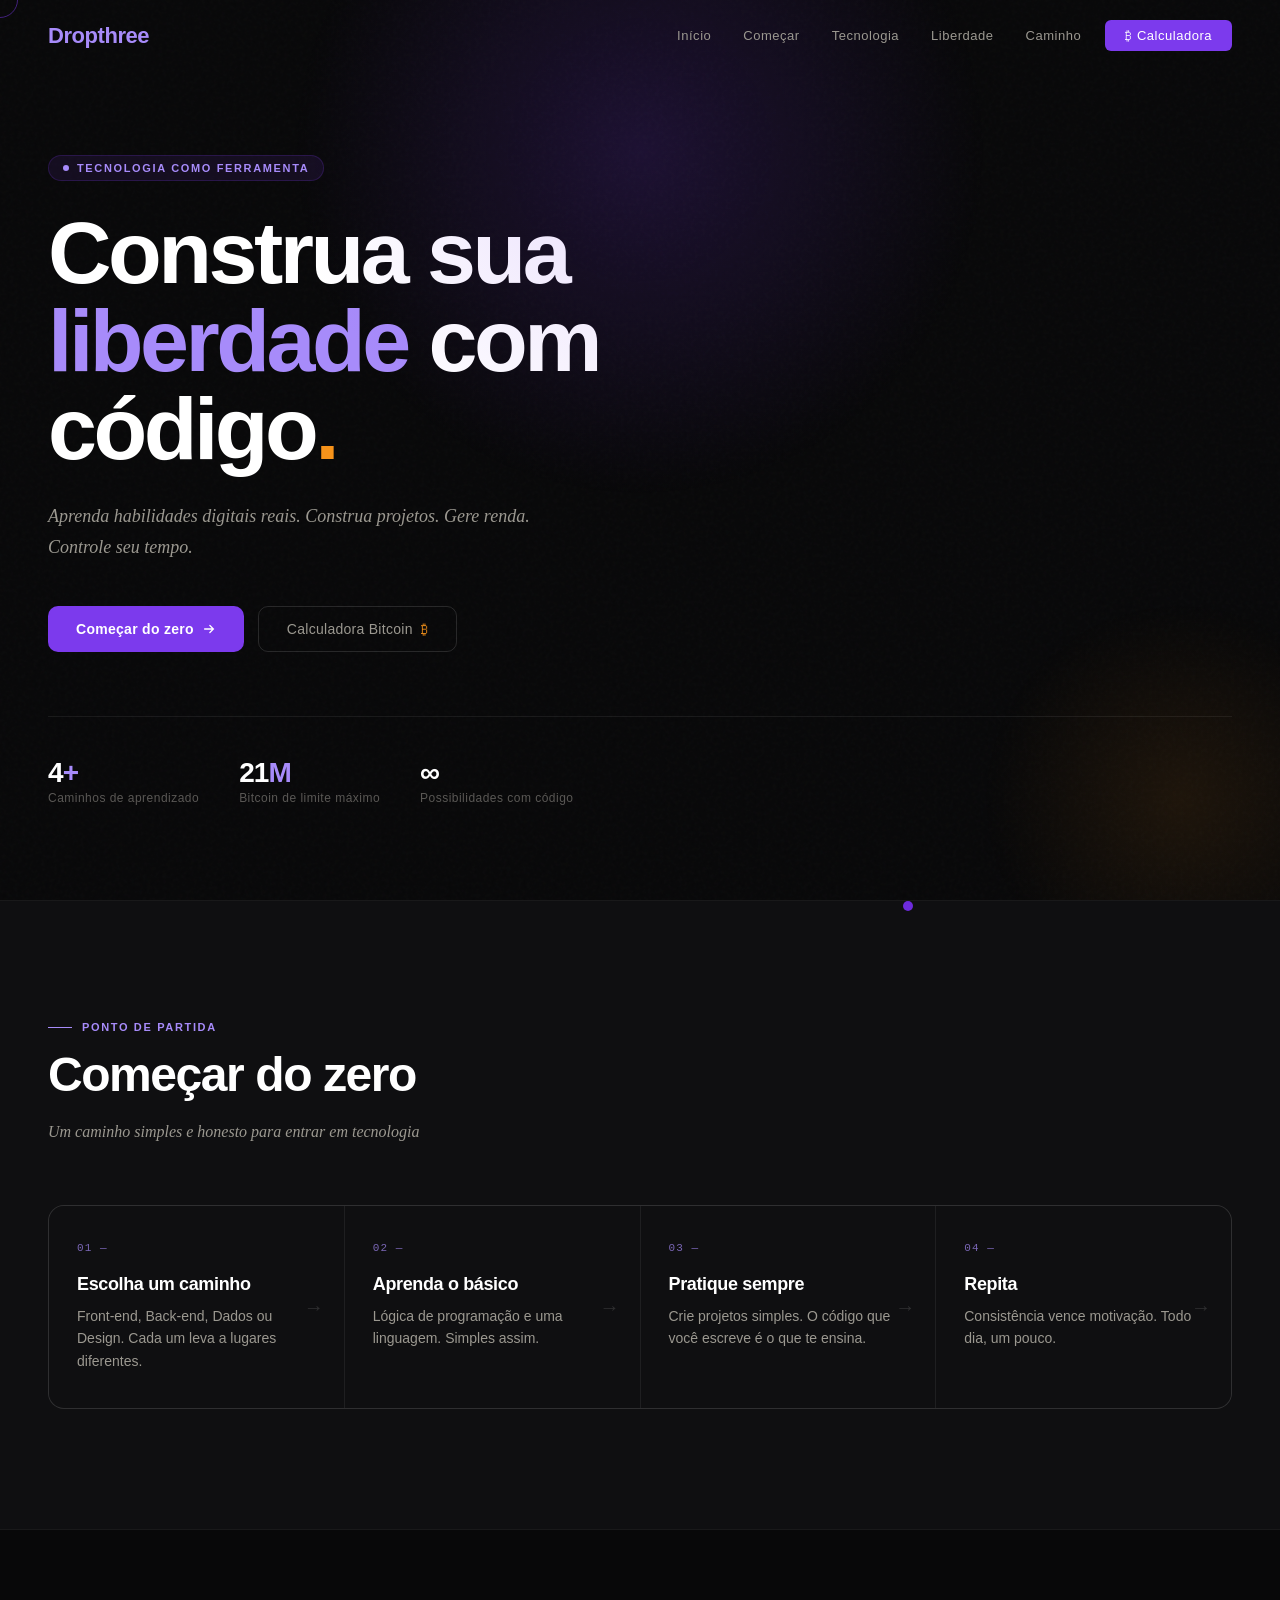
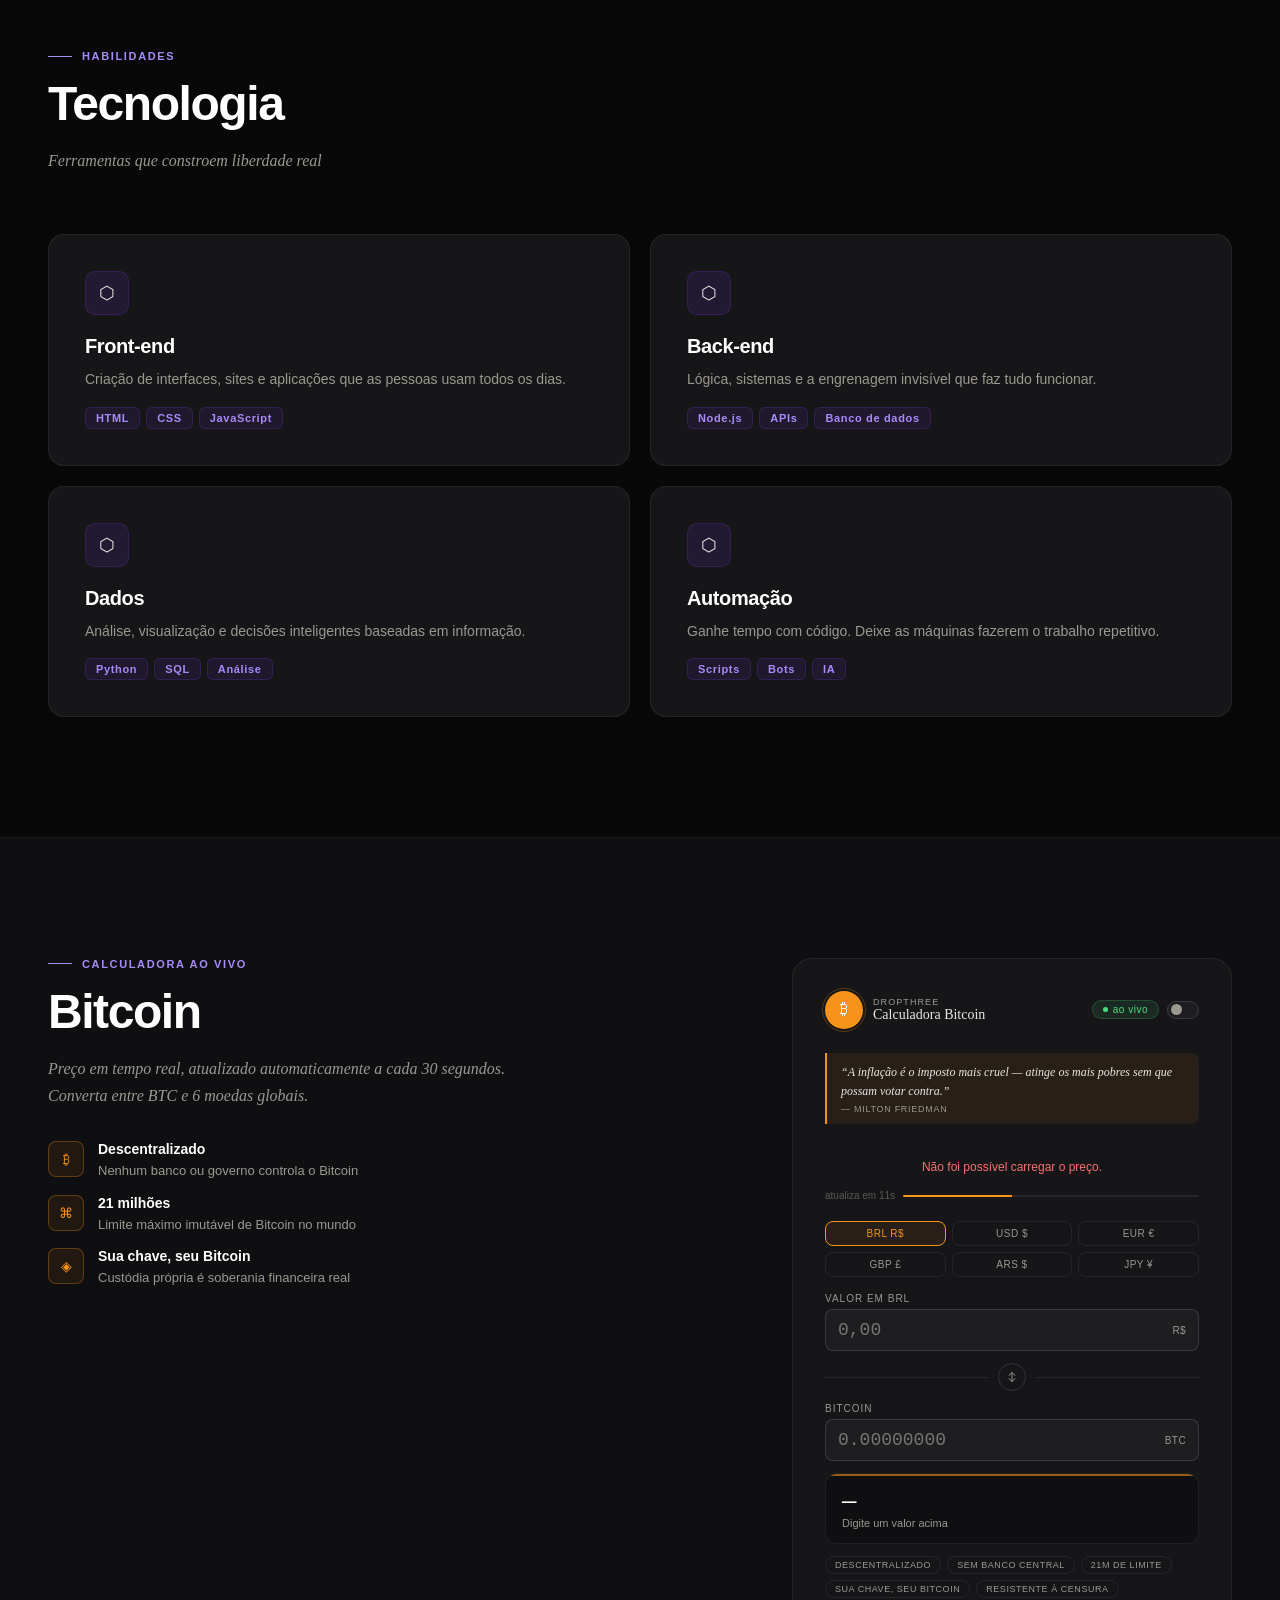
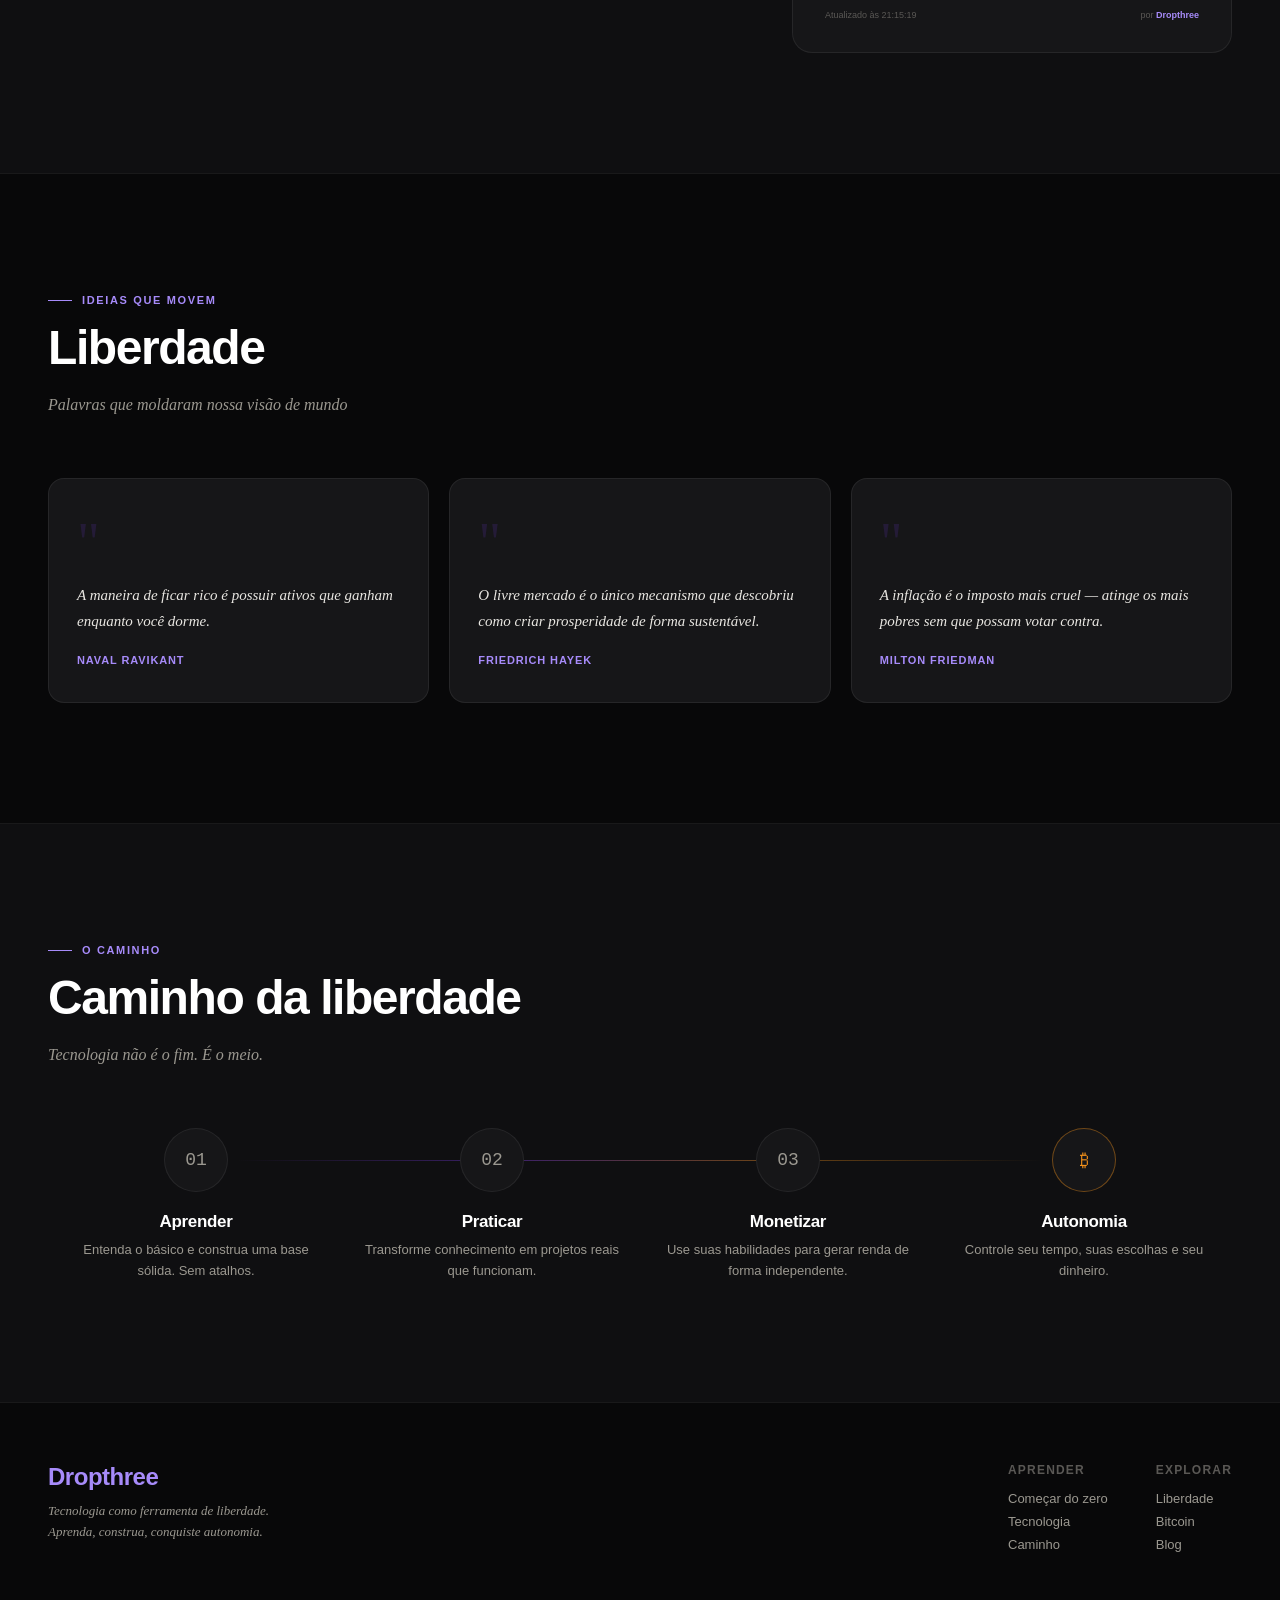
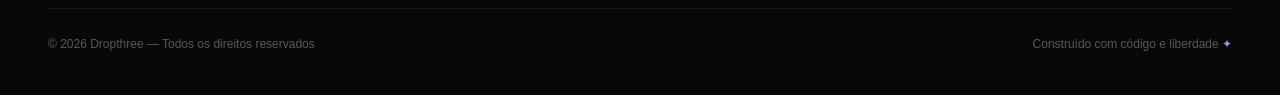
==== index.html @ 989f3a94 "New project :)" ====
<!DOCTYPE html>
<!-- saved from url=(0045)file:///C:/Users/salga/Downloads/index_1.html -->
<html lang="pt-BR"><head><meta http-equiv="Content-Type" content="text/html; charset=UTF-8">

<meta name="viewport" content="width=device-width, initial-scale=1.0">
<title>Dropthree — Tecnologia como Liberdade</title>
<link rel="preconnect" href="https://fonts.googleapis.com/">
<link href="./index_files/css2" rel="stylesheet">
<style>
/* ─── RESET & BASE ─────────────────────────────────────────── */
*,*::before,*::after{box-sizing:border-box;margin:0;padding:0}
html{scroll-behavior:smooth;font-size:16px}
body{
  font-family:'Syne',sans-serif;
  background:#080809;
  color:#e8e6e1;
  overflow-x:hidden;
  cursor:none;
}
a,button,input,select{cursor:pointer!important}
input[type=text],input[type=number]{cursor:text!important}

/* ─── CUSTOM CURSOR ─────────────────────────────────────────── */
.cursor{
  width:10px;height:10px;border-radius:50%;
  background:#7c3aed;
  position:fixed;top:0;left:0;
  pointer-events:none;z-index:9999;
  transform:translate(-50%,-50%);
  transition:transform .1s,width .2s,height .2s,background .2s;
  mix-blend-mode:difference;
}
.cursor-ring{
  width:36px;height:36px;border-radius:50%;
  border:1px solid rgba(124,58,237,0.5);
  position:fixed;top:0;left:0;
  pointer-events:none;z-index:9998;
  transform:translate(-50%,-50%);
  transition:transform .18s ease-out,width .2s,height .2s;
}
body:has(a:hover) .cursor,.cursor.hov{width:20px;height:20px;background:#f7931a}
body:has(a:hover) .cursor-ring,.cursor-ring.hov{width:56px;height:56px;border-color:rgba(247,147,26,0.4)}

/* ─── CSS VARIABLES ─────────────────────────────────────────── */
:root{
  --purple:#7c3aed;
  --purple-light:#a78bfa;
  --purple-faint:rgba(124,58,237,0.08);
  --orange:#f7931a;
  --orange-faint:rgba(247,147,26,0.08);
  --orange-ring:rgba(247,147,26,0.3);
  --bg:#080809;
  --bg2:#0f0f11;
  --bg3:#161618;
  --bg4:#1e1e21;
  --text:#e8e6e1;
  --text2:#9b9890;
  --text3:#5a5855;
  --border:rgba(255,255,255,0.07);
  --border2:rgba(255,255,255,0.13);
}

/* ─── NOISE TEXTURE OVERLAY ─────────────────────────────────── */
body::before{
  content:'';
  position:fixed;inset:0;
  background-image:url("data:image/svg+xml,%3Csvg viewBox='0 0 256 256' xmlns='http://www.w3.org/2000/svg'%3E%3Cfilter id='noise'%3E%3CfeTurbulence type='fractalNoise' baseFrequency='0.9' numOctaves='4' stitchTiles='stitch'/%3E%3C/filter%3E%3Crect width='100%25' height='100%25' filter='url(%23noise)' opacity='0.04'/%3E%3C/svg%3E");
  pointer-events:none;z-index:0;opacity:.6;
}

/* ─── HEADER ─────────────────────────────────────────────────── */
header{
  position:fixed;top:0;left:0;right:0;z-index:100;
  display:flex;justify-content:space-between;align-items:center;
  padding:20px 48px;
  border-bottom:1px solid transparent;
  transition:border-color .3s,background .3s,padding .3s;
}
header.scrolled{
  border-bottom:1px solid var(--border);
  background:rgba(8,8,9,0.85);
  backdrop-filter:blur(20px);
  padding:14px 48px;
}
.logo{
  font-size:22px;font-weight:800;
  color:var(--purple-light);
  letter-spacing:-0.02em;
  text-decoration:none;
}
nav{display:flex;gap:0;align-items:center}
nav a{
  color:var(--text2);text-decoration:none;
  font-size:13px;font-weight:500;letter-spacing:0.04em;
  padding:8px 16px;border-radius:6px;
  transition:color .2s,background .2s;
}
nav a:hover{color:var(--text);background:rgba(255,255,255,0.05)}
.nav-cta{
  background:var(--purple)!important;color:#fff!important;
  margin-left:8px;padding:8px 20px!important;
  transition:opacity .2s!important;
}
.nav-cta:hover{opacity:0.85;background:var(--purple)!important}
.hamburger{display:none;flex-direction:column;gap:5px;cursor:none;padding:4px;background:none;border:none}
.hamburger span{display:block;width:22px;height:1.5px;background:var(--text2);transition:.3s}

/* ─── HERO ───────────────────────────────────────────────────── */
.hero{
  min-height:100vh;
  display:flex;flex-direction:column;justify-content:center;
  padding:140px 48px 80px;
  position:relative;overflow:hidden;
}
.hero-glow{
  position:absolute;
  width:700px;height:700px;
  background:radial-gradient(circle, rgba(124,58,237,0.18) 0%, transparent 70%);
  top:-200px;left:50%;transform:translateX(-50%);
  pointer-events:none;
}
.hero-glow2{
  position:absolute;
  width:400px;height:400px;
  background:radial-gradient(circle, rgba(247,147,26,0.09) 0%, transparent 70%);
  bottom:-100px;right:-100px;
  pointer-events:none;
}
.hero-eyebrow{
  display:inline-flex;align-items:center;gap:8px;
  font-size:11px;font-weight:600;letter-spacing:0.15em;text-transform:uppercase;
  color:var(--purple-light);margin-bottom:28px;
  background:rgba(124,58,237,0.1);
  border:1px solid rgba(124,58,237,0.2);
  padding:6px 14px;border-radius:20px;
  width:fit-content;
}
.hero-eyebrow::before{content:'';width:6px;height:6px;border-radius:50%;background:var(--purple-light)}
.hero h1{
  font-size:clamp(42px,7vw,88px);font-weight:800;
  line-height:1.0;letter-spacing:-0.04em;
  color:#fff;
  margin-bottom:28px;
}
.hero h1 em{font-style:normal;color:var(--purple-light)}
.hero h1 .accent{
  position:relative;display:inline-block;
  color:var(--orange);
}
.hero-desc{
  font-size:clamp(15px,2vw,18px);font-weight:400;
  color:var(--text2);line-height:1.7;
  max-width:520px;margin-bottom:44px;
  font-family:'Lora',serif;font-style:italic;
}
.hero-actions{display:flex;gap:14px;flex-wrap:wrap}
.btn-primary{
  display:inline-flex;align-items:center;gap:8px;
  background:var(--purple);color:#fff;
  font-family:'Syne',sans-serif;font-size:14px;font-weight:600;
  padding:14px 28px;border-radius:10px;
  text-decoration:none;letter-spacing:0.02em;
  transition:opacity .2s,transform .2s;
}
.btn-primary:hover{opacity:.9;transform:translateY(-1px)}
.btn-secondary{
  display:inline-flex;align-items:center;gap:8px;
  background:transparent;color:var(--text2);
  font-family:'Syne',sans-serif;font-size:14px;font-weight:500;
  padding:14px 28px;border-radius:10px;
  text-decoration:none;letter-spacing:0.02em;
  border:1px solid var(--border2);
  transition:color .2s,border-color .2s,transform .2s;
}
.btn-secondary:hover{color:var(--text);border-color:rgba(255,255,255,0.25);transform:translateY(-1px)}

.hero-stats{
  display:flex;gap:40px;margin-top:64px;
  border-top:1px solid var(--border);
  padding-top:40px;flex-wrap:wrap;
}
.stat-item{}
.stat-num{font-size:28px;font-weight:800;color:#fff;letter-spacing:-0.03em}
.stat-num span{color:var(--purple-light)}
.stat-label{font-size:12px;color:var(--text3);margin-top:2px;letter-spacing:0.04em}

/* ─── SECTION BASE ───────────────────────────────────────────── */
section{position:relative;z-index:1;padding:120px 48px}
.section-eyebrow{
  font-size:11px;font-weight:600;letter-spacing:0.15em;text-transform:uppercase;
  color:var(--purple-light);margin-bottom:16px;
  display:flex;align-items:center;gap:10px;
}
.section-eyebrow::before{content:'';display:block;width:24px;height:1px;background:var(--purple-light)}
.section-title{
  font-size:clamp(28px,4vw,48px);font-weight:800;
  line-height:1.1;letter-spacing:-0.03em;
  color:#fff;margin-bottom:16px;
}
.section-sub{
  font-size:16px;color:var(--text2);
  font-family:'Lora',serif;font-style:italic;
  max-width:480px;line-height:1.7;margin-bottom:60px;
}

/* ─── DIVIDER LINE ───────────────────────────────────────────── */
.h-rule{width:100%;height:1px;background:var(--border);border:none;margin:0}

/* ─── START SECTION ──────────────────────────────────────────── */
.start{background:var(--bg2)}
.steps-grid{
  display:grid;
  grid-template-columns:repeat(4,1fr);
  gap:1px;
  background:var(--border);
  border:1px solid var(--border);
  border-radius:16px;overflow:hidden;
}
.step-item{
  background:var(--bg2);
  padding:36px 28px;
  transition:background .25s;
  position:relative;
}
.step-item:hover{background:var(--bg3)}
.step-num{
  font-family:'DM Mono',monospace;
  font-size:11px;font-weight:400;
  color:var(--purple-light);
  letter-spacing:0.1em;
  margin-bottom:20px;
  opacity:0.7;
}
.step-item h3{
  font-size:18px;font-weight:700;color:#fff;
  margin-bottom:10px;letter-spacing:-0.02em;
}
.step-item p{font-size:14px;color:var(--text2);line-height:1.6}
.step-arrow{
  position:absolute;right:20px;top:50%;transform:translateY(-50%);
  color:var(--border2);font-size:20px;
  transition:color .2s,transform .2s;
}
.step-item:hover .step-arrow{color:var(--purple-light);transform:translateY(-50%) translateX(3px)}

/* ─── TECH SECTION ───────────────────────────────────────────── */
.tech{background:var(--bg)}
.tech-grid{
  display:grid;
  grid-template-columns:repeat(2,1fr);
  gap:20px;
}
.tech-card{
  background:var(--bg3);
  border:1px solid var(--border);
  border-radius:16px;padding:36px;
  transition:border-color .25s,transform .25s;
  position:relative;overflow:hidden;
}
.tech-card::before{
  content:'';position:absolute;
  top:-60px;right:-60px;
  width:160px;height:160px;
  border-radius:50%;
  background:radial-gradient(circle,rgba(124,58,237,0.12),transparent);
  transition:opacity .3s;opacity:0;
}
.tech-card:hover::before{opacity:1}
.tech-card:hover{border-color:rgba(124,58,237,0.3);transform:translateY(-3px)}
.tech-icon{
  width:44px;height:44px;border-radius:10px;
  background:rgba(124,58,237,0.12);
  border:1px solid rgba(124,58,237,0.2);
  display:flex;align-items:center;justify-content:center;
  margin-bottom:20px;
  font-size:18px;
}
.tech-card h3{font-size:20px;font-weight:700;color:#fff;margin-bottom:10px;letter-spacing:-0.02em}
.tech-card p{font-size:14px;color:var(--text2);line-height:1.6;margin-bottom:16px}
.tech-tags{display:flex;gap:6px;flex-wrap:wrap}
.tag{
  font-size:11px;font-weight:600;letter-spacing:0.06em;
  padding:4px 10px;border-radius:6px;
  background:rgba(124,58,237,0.1);
  border:1px solid rgba(124,58,237,0.2);
  color:var(--purple-light);
}

/* ─── BITCOIN CALCULATOR ─────────────────────────────────────── */
.btc-section{background:var(--bg2)}
.btc-layout{
  display:grid;
  grid-template-columns:1fr 440px;
  gap:60px;align-items:start;
}
.btc-intro{}
.btc-calc-wrap{
  background:var(--bg3);
  border:1px solid var(--border);
  border-radius:20px;
  padding:32px;
  position:sticky;top:100px;
}
.btc-calc-header{
  display:flex;align-items:center;justify-content:space-between;
  margin-bottom:24px;
}
.btc-brand{display:flex;align-items:center;gap:10px}
.btc-glyph{
  width:38px;height:38px;border-radius:50%;
  background:var(--orange);
  display:flex;align-items:center;justify-content:center;
  font-family:'DM Mono',monospace;font-size:16px;font-weight:500;color:#fff;
  position:relative;flex-shrink:0;
}
.btc-glyph::after{content:'';position:absolute;inset:-3px;border-radius:50%;border:1px solid var(--orange-ring)}
.btc-brand-text .sub{font-size:9px;letter-spacing:0.12em;text-transform:uppercase;color:var(--text2)}
.btc-brand-text .title{font-family:'Lora',serif;font-size:14px;color:var(--text);line-height:1.2}
.btc-actions{display:flex;align-items:center;gap:8px}
.live-dot{
  display:flex;align-items:center;gap:5px;
  font-size:10px;color:#4ade80;letter-spacing:0.05em;
  background:rgba(74,222,128,0.1);border:1px solid rgba(74,222,128,0.2);
  padding:3px 10px;border-radius:20px;white-space:nowrap;
}
.live-dot::before{content:'';width:5px;height:5px;border-radius:50%;background:#4ade80;animation:pulse 2s infinite}
@keyframes pulse{0%,100%{opacity:1}50%{opacity:.3}}

.theme-toggle{
  width:32px;height:18px;border-radius:9px;
  border:1px solid var(--border2);background:var(--bg4);
  cursor:none;position:relative;transition:.2s;flex-shrink:0;
}
.theme-toggle::after{
  content:'';position:absolute;top:2.5px;left:2.5px;
  width:11px;height:11px;border-radius:50%;
  background:var(--text2);transition:.2s;
}
.light-mode .theme-toggle::after{transform:translateX(14px);background:var(--orange)}

.quote-strip{
  border-left:2px solid var(--orange);
  padding:10px 14px;margin-bottom:20px;
  background:var(--orange-faint);border-radius:0 8px 8px 0;
  transition:opacity .4s;
}
.quote-strip .qt{
  font-family:'Lora',serif;font-size:12px;font-style:italic;
  color:var(--text);line-height:1.6;margin-bottom:3px;
}
.quote-strip .qa{font-size:9px;letter-spacing:.08em;color:var(--text2);text-transform:uppercase}

.price-display{margin-bottom:6px}
.price-main{
  font-family:'DM Mono',monospace;
  font-size:clamp(24px,5vw,32px);font-weight:300;
  color:#fff;letter-spacing:-0.03em;
}
.price-sym{font-size:13px;color:var(--text2);margin-left:4px}
.price-badge{
  font-family:'DM Mono',monospace;font-size:11px;
  padding:2px 8px;border-radius:4px;display:inline-block;margin-bottom:16px;
}
.up{background:rgba(74,222,128,0.12);color:#4ade80}
.dn{background:rgba(248,113,113,0.12);color:#f87171}

.countdown-wrap{display:flex;align-items:center;gap:8px;margin-bottom:20px}
.cd-txt{font-size:10px;color:var(--text3);white-space:nowrap}
.cd-bar-bg{flex:1;height:2px;background:var(--border);border-radius:1px;overflow:hidden}
.cd-bar{height:100%;background:var(--orange);transition:width .9s linear}

.cur-grid{display:grid;grid-template-columns:repeat(3,1fr);gap:6px;margin-bottom:16px}
.cur-btn{
  padding:6px 4px;font-family:'Syne',sans-serif;
  font-size:10px;letter-spacing:.05em;font-weight:500;
  color:var(--text2);background:transparent;
  border:1px solid var(--border);border-radius:8px;cursor:none;transition:.12s;
}
.cur-btn:hover{border-color:var(--border2);color:var(--text)}
.cur-btn.active{border-color:var(--orange);color:var(--orange);background:var(--orange-faint)}

.field-lbl{font-size:10px;letter-spacing:.1em;text-transform:uppercase;color:var(--text2);margin-bottom:5px}
.inp-wrap{
  display:flex;align-items:center;
  border:1px solid var(--border2);border-radius:8px;overflow:hidden;margin-bottom:12px;
  background:var(--bg4);transition:border-color .15s;
}
.inp-wrap:focus-within{border-color:var(--orange)}
.inp-wrap input{
  flex:1;border:none;background:transparent;
  font-family:'DM Mono',monospace;font-size:18px;font-weight:300;
  color:#fff;padding:10px 12px;outline:none;min-width:0;
}
.inp-sfx{font-size:10px;color:var(--text2);padding:0 12px 0 4px;letter-spacing:.04em;white-space:nowrap}

.swap-row{display:flex;align-items:center;gap:10px;margin-bottom:12px}
.swap-line{flex:1;border-top:1px solid var(--border)}
.swap-btn{
  width:28px;height:28px;border-radius:50%;
  border:1px solid var(--border2);background:transparent;
  cursor:none;color:var(--text2);
  display:flex;align-items:center;justify-content:center;
  transition:.12s;flex-shrink:0;
}
.swap-btn:hover{background:var(--bg4);color:#fff}

.res-card{
  border:1px solid var(--border);border-radius:12px;
  padding:14px 16px;margin-bottom:12px;
  background:var(--bg2);position:relative;overflow:hidden;
}
.res-accent{position:absolute;top:0;left:0;right:0;height:2px;background:var(--orange);opacity:.6}
.res-main{
  font-family:'DM Mono',monospace;
  font-size:clamp(18px,4vw,24px);font-weight:300;
  color:#fff;letter-spacing:-0.02em;margin-bottom:2px;
}
.res-sub{font-size:11px;color:var(--text2)}

.sats-row{
  display:flex;justify-content:space-between;align-items:center;
  padding:8px 0;border-top:1px solid var(--border);margin-bottom:16px;
}
.sats-lbl{font-size:10px;color:var(--text2);letter-spacing:.05em}
.sats-val{font-family:'DM Mono',monospace;font-size:12px;color:var(--text)}

.axiom-strip{display:flex;gap:6px;flex-wrap:wrap;margin-bottom:12px}
.ax-tag{
  font-size:9px;letter-spacing:.06em;text-transform:uppercase;
  padding:3px 9px;border-radius:20px;
  border:1px solid var(--border);color:var(--text2);cursor:none;transition:.15s;
}
.ax-tag:hover,.ax-tag.on{border-color:var(--orange);color:var(--orange);background:var(--orange-faint)}
.calc-footer{display:flex;justify-content:space-between;align-items:center}
.upd-note{font-size:9px;color:var(--text3)}
.powered{font-size:9px;color:var(--text3)}
.powered span{color:var(--purple-light);font-weight:600}

/* ─── PHILOSOPHY ─────────────────────────────────────────────── */
.philosophy{background:var(--bg)}
.philosophy-grid{
  display:grid;
  grid-template-columns:repeat(3,1fr);
  gap:20px;
}
.phil-card{
  background:var(--bg3);
  border:1px solid var(--border);
  border-radius:16px;padding:36px 28px;
  transition:border-color .25s,transform .25s;
  position:relative;
}
.phil-card:hover{border-color:rgba(167,139,250,0.3);transform:translateY(-3px)}
.phil-quote-mark{
  font-family:'Lora',serif;font-size:56px;
  color:rgba(124,58,237,0.15);line-height:1;
  margin-bottom:12px;
}
.phil-card p{
  font-family:'Lora',serif;font-size:15px;font-style:italic;
  color:var(--text);line-height:1.7;margin-bottom:20px;
}
.phil-author{
  font-size:11px;font-weight:600;letter-spacing:.08em;
  text-transform:uppercase;color:var(--purple-light);
}

/* ─── PATH SECTION ───────────────────────────────────────────── */
.path{background:var(--bg2)}
.path-timeline{
  display:grid;grid-template-columns:repeat(4,1fr);
  gap:0;position:relative;
}
.path-timeline::before{
  content:'';position:absolute;
  top:32px;left:16%;right:16%;height:1px;
  background:linear-gradient(90deg,transparent,var(--purple),var(--orange),transparent);
  opacity:.4;z-index:0;
}
.path-step{
  padding:0 20px;text-align:center;position:relative;z-index:1;
}
.path-dot{
  width:64px;height:64px;border-radius:50%;
  background:var(--bg3);
  border:1px solid var(--border);
  display:flex;align-items:center;justify-content:center;
  margin:0 auto 20px;
  font-family:'DM Mono',monospace;font-size:18px;font-weight:300;
  color:var(--text2);
  transition:.25s;
}
.path-step:hover .path-dot{
  border-color:var(--purple);
  color:var(--purple-light);
  background:rgba(124,58,237,0.08);
}
.path-step:last-child .path-dot{
  border-color:rgba(247,147,26,0.4);
  color:var(--orange);
}
.path-step h3{font-size:17px;font-weight:700;color:#fff;margin-bottom:8px;letter-spacing:-0.02em}
.path-step p{font-size:13px;color:var(--text2);line-height:1.6}

/* ─── FOOTER ─────────────────────────────────────────────────── */
footer{
  background:var(--bg);
  border-top:1px solid var(--border);
  padding:60px 48px 40px;
}
.footer-top{
  display:flex;justify-content:space-between;align-items:flex-start;
  margin-bottom:48px;flex-wrap:wrap;gap:40px;
}
.footer-brand .logo{font-size:24px;font-weight:800;color:var(--purple-light);display:block;margin-bottom:10px}
.footer-brand p{font-size:13px;color:var(--text2);max-width:240px;line-height:1.6;font-family:'Lora',serif;font-style:italic}
.footer-links{display:flex;gap:48px;flex-wrap:wrap}
.footer-col h4{font-size:12px;font-weight:600;letter-spacing:.1em;text-transform:uppercase;color:var(--text3);margin-bottom:14px}
.footer-col a{display:block;font-size:13px;color:var(--text2);text-decoration:none;margin-bottom:8px;transition:color .2s}
.footer-col a:hover{color:var(--text)}
.footer-bottom{
  display:flex;justify-content:space-between;align-items:center;
  border-top:1px solid var(--border);padding-top:28px;flex-wrap:wrap;gap:12px;
}
.footer-bottom p{font-size:12px;color:var(--text3)}

/* ─── REVEAL ANIMATIONS ─────────────────────────────────────── */
.reveal{opacity:0;transform:translateY(24px);transition:opacity .65s,transform .65s}
.reveal.active{opacity:1;transform:translateY(0)}

/* ─── RESPONSIVE ─────────────────────────────────────────────── */
@media(max-width:1024px){
  .btc-layout{grid-template-columns:1fr;gap:40px}
  .btc-calc-wrap{position:static}
  .tech-grid{grid-template-columns:1fr 1fr}
}
@media(max-width:768px){
  header{padding:16px 20px}
  header.scrolled{padding:12px 20px}
  nav{display:none;position:fixed;top:0;left:0;right:0;bottom:0;flex-direction:column;justify-content:center;align-items:center;gap:12px;background:rgba(8,8,9,0.97);z-index:99}
  nav.open{display:flex}
  nav a{font-size:18px;padding:12px 24px}
  .hamburger{display:flex;z-index:101;position:relative}
  section{padding:80px 20px}
  .hero{padding:120px 20px 60px}
  .steps-grid{grid-template-columns:1fr 1fr}
  .tech-grid{grid-template-columns:1fr}
  .philosophy-grid{grid-template-columns:1fr}
  .path-timeline{grid-template-columns:1fr 1fr;gap:24px}
  .path-timeline::before{display:none}
  .hero-stats{gap:24px}
  footer{padding:40px 20px 28px}
  .footer-top{flex-direction:column;gap:32px}
  .footer-links{gap:32px}
  .cursor,.cursor-ring{display:none}
  body{cursor:auto}
  nav a,button,.cur-btn,.ax-tag,.swap-btn,.cur-btn,.theme-toggle{cursor:pointer}
}
@media(max-width:480px){
  .steps-grid{grid-template-columns:1fr}
  .path-timeline{grid-template-columns:1fr}
  .hero h1{font-size:38px}
  .btc-calc-wrap{padding:20px}
}

/* ─── LIGHT MODE ─────────────────────────────────────────────── */
.light-mode{
  --bg:#f5f4f0;--bg2:#eceae6;--bg3:#e3e1dc;--bg4:#dad8d3;
  --text:#1a1917;--text2:#5c5a55;--text3:#9b9890;
  --border:rgba(0,0,0,0.08);--border2:rgba(0,0,0,0.16);
}
.light-mode body{background:var(--bg);color:var(--text)}
.light-mode .hero h1,.light-mode .section-title,.light-mode .step-item h3,
.light-mode .tech-card h3,.light-mode .path-step h3,.light-mode .res-main,
.light-mode .phil-card p,.light-mode .price-main{color:var(--text)}
.light-mode .hero-glow{background:radial-gradient(circle,rgba(124,58,237,0.1) 0%,transparent 70%)}
.light-mode .inp-wrap input,.light-mode .price-main{color:var(--text)}
</style>
</head>
<body id="body">

<!-- CURSORS -->
<div class="cursor" id="cur" style="left: 908px; top: 906px;"></div>
<div class="cursor-ring" id="curR" style="left: 952.625px; top: 760.278px;"></div>

<!-- HEADER -->
<header id="header" class="">
  <a href="file:///C:/Users/salga/Downloads/index_1.html#" class="logo">Dropthree</a>
  <button class="hamburger" id="ham" aria-label="Menu">
    <span></span><span></span><span></span>
  </button>
  <nav id="nav">
    <a href="file:///C:/Users/salga/Downloads/index_1.html#" onclick="scrollTo_(null);closeNav();return false">Início</a>
    <a href="file:///C:/Users/salga/Downloads/index_1.html#start" onclick="scrollTo_(&#39;start&#39;);closeNav();return false">Começar</a>
    <a href="file:///C:/Users/salga/Downloads/index_1.html#tech" onclick="scrollTo_(&#39;tech&#39;);closeNav();return false">Tecnologia</a>
    <a href="file:///C:/Users/salga/Downloads/index_1.html#philosophy" onclick="scrollTo_(&#39;philosophy&#39;);closeNav();return false">Liberdade</a>
    <a href="file:///C:/Users/salga/Downloads/index_1.html#path" onclick="scrollTo_(&#39;path&#39;);closeNav();return false">Caminho</a>
    <a href="file:///C:/Users/salga/Downloads/index_1.html#bitcoin" onclick="scrollTo_(&#39;bitcoin&#39;);closeNav();return false" class="nav-cta">₿ Calculadora</a>
  </nav>
</header>

<!-- HERO -->
<section class="hero">
  <div class="hero-glow"></div>
  <div class="hero-glow2"></div>
  <div class="hero-eyebrow">Tecnologia como ferramenta</div>
  <h1>Construa sua<br><em>liberdade</em> com<br>código<span class="accent">.</span></h1>
  <p class="hero-desc">Aprenda habilidades digitais reais. Construa projetos. Gere renda. Controle seu tempo.</p>
  <div class="hero-actions">
    <a href="file:///C:/Users/salga/Downloads/index_1.html#start" onclick="scrollTo_(&#39;start&#39;);return false" class="btn-primary">
      Começar do zero
      <svg width="14" height="14" viewBox="0 0 16 16" fill="none"><path d="M3 8h10M9 4l4 4-4 4" stroke="currentColor" stroke-width="1.5" stroke-linecap="round"></path></svg>
    </a>
    <a href="file:///C:/Users/salga/Downloads/index_1.html#bitcoin" onclick="scrollTo_(&#39;bitcoin&#39;);return false" class="btn-secondary">
      Calculadora Bitcoin
      <span style="color:var(--orange)">₿</span>
    </a>
  </div>
  <div class="hero-stats">
    <div class="stat-item">
      <div class="stat-num">4<span>+</span></div>
      <div class="stat-label">Caminhos de aprendizado</div>
    </div>
    <div class="stat-item">
      <div class="stat-num">21<span>M</span></div>
      <div class="stat-label">Bitcoin de limite máximo</div>
    </div>
    <div class="stat-item">
      <div class="stat-num">∞</div>
      <div class="stat-label">Possibilidades com código</div>
    </div>
  </div>
</section>

<hr class="h-rule">

<!-- START -->
<section id="start" class="start">
  <div class="section-eyebrow">Ponto de partida</div>
  <h2 class="section-title reveal active">Começar do zero</h2>
  <p class="section-sub reveal active">Um caminho simples e honesto para entrar em tecnologia</p>

  <div class="steps-grid">
    <div class="step-item reveal active">
      <div class="step-num">01 —</div>
      <h3>Escolha um caminho</h3>
      <p>Front-end, Back-end, Dados ou Design. Cada um leva a lugares diferentes.</p>
      <span class="step-arrow">→</span>
    </div>
    <div class="step-item reveal active">
      <div class="step-num">02 —</div>
      <h3>Aprenda o básico</h3>
      <p>Lógica de programação e uma linguagem. Simples assim.</p>
      <span class="step-arrow">→</span>
    </div>
    <div class="step-item reveal active">
      <div class="step-num">03 —</div>
      <h3>Pratique sempre</h3>
      <p>Crie projetos simples. O código que você escreve é o que te ensina.</p>
      <span class="step-arrow">→</span>
    </div>
    <div class="step-item reveal active">
      <div class="step-num">04 —</div>
      <h3>Repita</h3>
      <p>Consistência vence motivação. Todo dia, um pouco.</p>
      <span class="step-arrow">→</span>
    </div>
  </div>
</section>

<hr class="h-rule">

<!-- TECH -->
<section id="tech" class="tech">
  <div class="section-eyebrow">Habilidades</div>
  <h2 class="section-title reveal active">Tecnologia</h2>
  <p class="section-sub reveal active">Ferramentas que constroem liberdade real</p>

  <div class="tech-grid">
    <div class="tech-card reveal active">
      <div class="tech-icon">⬡</div>
      <h3>Front-end</h3>
      <p>Criação de interfaces, sites e aplicações que as pessoas usam todos os dias.</p>
      <div class="tech-tags"><span class="tag">HTML</span><span class="tag">CSS</span><span class="tag">JavaScript</span></div>
    </div>
    <div class="tech-card reveal active">
      <div class="tech-icon">⬡</div>
      <h3>Back-end</h3>
      <p>Lógica, sistemas e a engrenagem invisível que faz tudo funcionar.</p>
      <div class="tech-tags"><span class="tag">Node.js</span><span class="tag">APIs</span><span class="tag">Banco de dados</span></div>
    </div>
    <div class="tech-card reveal active">
      <div class="tech-icon">⬡</div>
      <h3>Dados</h3>
      <p>Análise, visualização e decisões inteligentes baseadas em informação.</p>
      <div class="tech-tags"><span class="tag">Python</span><span class="tag">SQL</span><span class="tag">Análise</span></div>
    </div>
    <div class="tech-card reveal active">
      <div class="tech-icon">⬡</div>
      <h3>Automação</h3>
      <p>Ganhe tempo com código. Deixe as máquinas fazerem o trabalho repetitivo.</p>
      <div class="tech-tags"><span class="tag">Scripts</span><span class="tag">Bots</span><span class="tag">IA</span></div>
    </div>
  </div>
</section>

<hr class="h-rule">

<!-- BITCOIN CALCULATOR -->
<section id="bitcoin" class="btc-section">
  <div class="btc-layout">
    <div class="btc-intro">
      <div class="section-eyebrow">Calculadora ao vivo</div>
      <h2 class="section-title reveal active">Bitcoin</h2>
      <p class="section-sub reveal active" style="margin-bottom:32px">Preço em tempo real, atualizado automaticamente a cada 30 segundos. Converta entre BTC e 6 moedas globais.</p>

      <div style="display:flex;flex-direction:column;gap:14px;margin-bottom:36px">
        <div class="reveal active" style="display:flex;gap:14px;align-items:flex-start">
          <div style="width:36px;height:36px;border-radius:8px;background:var(--orange-faint);border:1px solid var(--orange-ring);display:flex;align-items:center;justify-content:center;color:var(--orange);flex-shrink:0;font-size:14px">₿</div>
          <div><div style="font-size:14px;font-weight:600;color:#fff;margin-bottom:4px">Descentralizado</div><div style="font-size:13px;color:var(--text2);line-height:1.5">Nenhum banco ou governo controla o Bitcoin</div></div>
        </div>
        <div class="reveal active" style="display:flex;gap:14px;align-items:flex-start">
          <div style="width:36px;height:36px;border-radius:8px;background:var(--orange-faint);border:1px solid var(--orange-ring);display:flex;align-items:center;justify-content:center;color:var(--orange);flex-shrink:0;font-size:14px">⌘</div>
          <div><div style="font-size:14px;font-weight:600;color:#fff;margin-bottom:4px">21 milhões</div><div style="font-size:13px;color:var(--text2);line-height:1.5">Limite máximo imutável de Bitcoin no mundo</div></div>
        </div>
        <div class="reveal active" style="display:flex;gap:14px;align-items:flex-start">
          <div style="width:36px;height:36px;border-radius:8px;background:var(--orange-faint);border:1px solid var(--orange-ring);display:flex;align-items:center;justify-content:center;color:var(--orange);flex-shrink:0;font-size:14px">◈</div>
          <div><div style="font-size:14px;font-weight:600;color:#fff;margin-bottom:4px">Sua chave, seu Bitcoin</div><div style="font-size:13px;color:var(--text2);line-height:1.5">Custódia própria é soberania financeira real</div></div>
        </div>
      </div>
    </div>

    <!-- CALCULATOR -->
    <div class="btc-calc-wrap reveal active">
      <div class="btc-calc-header">
        <div class="btc-brand">
          <div class="btc-glyph">₿</div>
          <div class="btc-brand-text">
            <div class="sub">Dropthree</div>
            <div class="title">Calculadora Bitcoin</div>
          </div>
        </div>
        <div class="btc-actions">
          <div class="live-dot" id="live-badge">ao vivo</div>
          <button class="theme-toggle" id="theme-btn" aria-label="Alternar tema"></button>
        </div>
      </div>

      <div class="quote-strip" id="quote-strip" style="opacity: 1;">
        <div class="qt" id="q-text">“Bitcoin não é uma moeda, é uma filosofia da resistência.”</div>
        <div class="qa" id="q-author">— Andreas Antonopoulos</div>
      </div>

      <div id="price-area"><div class="price-display"><div style="display:flex;align-items:baseline;gap:4px;margin-bottom:4px"><span class="price-main">R$ 354.438,00</span><span class="price-sym">/ BTC</span></div><span class="price-badge dn">-0.72% 24h</span></div></div>

      <div id="calc-body" style="display: block;">
        <div class="countdown-wrap">
          <span class="cd-txt" id="cd-txt">atualiza em 11s</span>
          <div class="cd-bar-bg"><div class="cd-bar" id="cd-bar" style="width: 36.6667%;"></div></div>
        </div>

        <div class="cur-grid" id="cur-grid">
          <button class="cur-btn active" data-c="BRL">BRL R$</button>
          <button class="cur-btn" data-c="USD">USD $</button>
          <button class="cur-btn" data-c="EUR">EUR €</button>
          <button class="cur-btn" data-c="GBP">GBP £</button>
          <button class="cur-btn" data-c="ARS">ARS $</button>
          <button class="cur-btn" data-c="JPY">JPY ¥</button>
        </div>

        <p class="field-lbl" id="fiat-lbl">Valor em BRL</p>
        <div class="inp-wrap">
          <input type="text" inputmode="decimal" id="fiat-in" placeholder="0,00">
          <span class="inp-sfx" id="fiat-sfx">R$</span>
        </div>

        <div class="swap-row">
          <div class="swap-line"></div>
          <button class="swap-btn" id="swap-btn">
            <svg width="12" height="12" viewBox="0 0 16 16" fill="none">
              <path d="M8 2v12M4 6l4-4 4 4M4 10l4 4 4-4" stroke="currentColor" stroke-width="1.3" stroke-linecap="round" stroke-linejoin="round"></path>
            </svg>
          </button>
          <div class="swap-line"></div>
        </div>

        <p class="field-lbl">Bitcoin</p>
        <div class="inp-wrap">
          <input type="text" inputmode="decimal" id="btc-in" placeholder="0.00000000">
          <span class="inp-sfx">BTC</span>
        </div>

        <div class="res-card">
          <div class="res-accent"></div>
          <div class="res-main" id="res-main">—</div>
          <div class="res-sub" id="res-sub">Digite um valor acima</div>
        </div>

        <div class="sats-row" id="sats-row" style="display:none">
          <span class="sats-lbl">Satoshis</span>
          <span class="sats-val" id="sats-v">—</span>
        </div>

        <div class="axiom-strip" id="axiom-strip"><span class="ax-tag">Descentralizado</span><span class="ax-tag">Sem banco central</span><span class="ax-tag">21M de limite</span><span class="ax-tag">Sua chave, seu Bitcoin</span><span class="ax-tag">Resistente à censura</span></div>

        <div class="calc-footer">
          <span class="upd-note" id="upd-note">Atualizado às 21:15:19</span>
          <span class="powered">por <span>Dropthree</span></span>
        </div>
      </div>
    </div>
  </div>
</section>

<hr class="h-rule">

<!-- PHILOSOPHY -->
<section id="philosophy" class="philosophy">
  <div class="section-eyebrow">Ideias que movem</div>
  <h2 class="section-title reveal active">Liberdade</h2>
  <p class="section-sub reveal active">Palavras que moldaram nossa visão de mundo</p>

  <div class="philosophy-grid">
    <div class="phil-card reveal active">
      <div class="phil-quote-mark">"</div>
      <p>A maneira de ficar rico é possuir ativos que ganham enquanto você dorme.</p>
      <div class="phil-author">Naval Ravikant</div>
    </div>
    <div class="phil-card reveal active">
      <div class="phil-quote-mark">"</div>
      <p>O livre mercado é o único mecanismo que descobriu como criar prosperidade de forma sustentável.</p>
      <div class="phil-author">Friedrich Hayek</div>
    </div>
    <div class="phil-card reveal active">
      <div class="phil-quote-mark">"</div>
      <p>A inflação é o imposto mais cruel — atinge os mais pobres sem que possam votar contra.</p>
      <div class="phil-author">Milton Friedman</div>
    </div>
  </div>
</section>

<hr class="h-rule">

<!-- PATH -->
<section id="path" class="path">
  <div class="section-eyebrow">O caminho</div>
  <h2 class="section-title reveal active">Caminho da liberdade</h2>
  <p class="section-sub reveal active">Tecnologia não é o fim. É o meio.</p>

  <div class="path-timeline">
    <div class="path-step reveal active">
      <div class="path-dot">01</div>
      <h3>Aprender</h3>
      <p>Entenda o básico e construa uma base sólida. Sem atalhos.</p>
    </div>
    <div class="path-step reveal active">
      <div class="path-dot">02</div>
      <h3>Praticar</h3>
      <p>Transforme conhecimento em projetos reais que funcionam.</p>
    </div>
    <div class="path-step reveal active">
      <div class="path-dot">03</div>
      <h3>Monetizar</h3>
      <p>Use suas habilidades para gerar renda de forma independente.</p>
    </div>
    <div class="path-step reveal active">
      <div class="path-dot" style="border-color:rgba(247,147,26,0.4);color:var(--orange)">₿</div>
      <h3>Autonomia</h3>
      <p>Controle seu tempo, suas escolhas e seu dinheiro.</p>
    </div>
  </div>
</section>

<!-- FOOTER -->
<footer>
  <div class="footer-top">
    <div class="footer-brand">
      <span class="logo">Dropthree</span>
      <p>Tecnologia como ferramenta de liberdade. Aprenda, construa, conquiste autonomia.</p>
    </div>
    <div class="footer-links">
      <div class="footer-col">
        <h4>Aprender</h4>
        <a href="file:///C:/Users/salga/Downloads/index_1.html#start" onclick="scrollTo_(&#39;start&#39;);return false">Começar do zero</a>
        <a href="file:///C:/Users/salga/Downloads/index_1.html#tech" onclick="scrollTo_(&#39;tech&#39;);return false">Tecnologia</a>
        <a href="file:///C:/Users/salga/Downloads/index_1.html#path" onclick="scrollTo_(&#39;path&#39;);return false">Caminho</a>
      </div>
      <div class="footer-col">
        <h4>Explorar</h4>
        <a href="file:///C:/Users/salga/Downloads/index_1.html#philosophy" onclick="scrollTo_(&#39;philosophy&#39;);return false">Liberdade</a>
        <a href="file:///C:/Users/salga/Downloads/index_1.html#bitcoin" onclick="scrollTo_(&#39;bitcoin&#39;);return false">Bitcoin</a>
        <a href="file:///C:/Users/salga/Downloads/index_1.html#">Blog</a>
      </div>
    </div>
  </div>
  <div class="footer-bottom">
    <p>© 2026 Dropthree — Todos os direitos reservados</p>
    <p>Construído com código e liberdade <span style="color:var(--purple-light)">✦</span></p>
  </div>
</footer>

<script>
/* ─── SMOOTH SCROLL HELPER ──────────────────────────────── */
function scrollTo_(id){
  if(!id){window.scrollTo({top:0,behavior:'smooth'});return;}
  const el=document.getElementById(id);
  if(!el)return;
  const offset=80;
  const top=el.getBoundingClientRect().top+window.scrollY-offset;
  window.scrollTo({top:top,behavior:'smooth'});
}

/* ─── CURSOR ─────────────────────────────────────────────── */
const cur=document.getElementById('cur'),curR=document.getElementById('curR');
let mx=0,my=0,rx=0,ry=0;
document.addEventListener('mousemove',e=>{mx=e.clientX;my=e.clientY;cur.style.left=mx+'px';cur.style.top=my+'px'});
function animRing(){rx+=(mx-rx)*.12;ry+=(my-ry)*.12;curR.style.left=rx+'px';curR.style.top=ry+'px';requestAnimationFrame(animRing)}
animRing();
document.querySelectorAll('a,button,.cur-btn,.ax-tag,.swap-btn,.theme-toggle').forEach(el=>{
  el.addEventListener('mouseenter',()=>{cur.classList.add('hov');curR.classList.add('hov')});
  el.addEventListener('mouseleave',()=>{cur.classList.remove('hov');curR.classList.remove('hov')});
});

/* ─── HEADER SCROLL ─────────────────────────────────────── */
const hdr=document.getElementById('header');
window.addEventListener('scroll',()=>hdr.classList.toggle('scrolled',window.scrollY>40));

/* ─── MOBILE NAV ─────────────────────────────────────────── */
const ham=document.getElementById('ham'),nav=document.getElementById('nav');
ham.addEventListener('click',()=>nav.classList.toggle('open'));
function closeNav(){nav.classList.remove('open')}

/* ─── REVEAL OBSERVER ────────────────────────────────────── */
const obs=new IntersectionObserver(entries=>entries.forEach(e=>{if(e.isIntersecting)e.target.classList.add('active')}),{threshold:0.1});
document.querySelectorAll('.reveal').forEach(el=>obs.observe(el));

/* ─── QUOTES ─────────────────────────────────────────────── */
const QUOTES=[
  {t:'Bitcoin é a saída do sistema que nos aprisiona.',a:'Satoshi Nakamoto'},
  {t:'A propriedade privada é a garantia de toda liberdade.',a:'Ludwig von Mises'},
  {t:'A inflação é o imposto mais cruel — atinge os mais pobres sem que possam votar contra.',a:'Milton Friedman'},
  {t:'Todo homem tem direito à vida, à liberdade e à busca da felicidade.',a:'Thomas Jefferson'},
  {t:'Quando o governo teme o povo, há liberdade.',a:'Thomas Jefferson'},
  {t:'O livre mercado é o único mecanismo que descobriu como criar prosperidade.',a:'Friedrich Hayek'},
  {t:'A descentralização é a única proteção duradoura contra o poder arbitrário.',a:'Friedrich Hayek'},
  {t:'Bitcoin não é uma moeda, é uma filosofia da resistência.',a:'Andreas Antonopoulos'},
  {t:'Não confie. Verifique.',a:'Cypherpunk Manifesto'},
  {t:'O Estado é a grande ficção por meio da qual todos tentam viver à custa de todos.',a:'Frédéric Bastiat'},
];
let qIdx=0;
function pickQuote(){
  let n;do{n=Math.floor(Math.random()*QUOTES.length)}while(n===qIdx&&QUOTES.length>1);
  qIdx=n;const q=QUOTES[n];
  document.getElementById('q-text').textContent='\u201c'+q.t+'\u201d';
  document.getElementById('q-author').textContent='— '+q.a;
}
pickQuote();
setInterval(()=>{const s=document.getElementById('quote-strip');s.style.opacity='0';setTimeout(()=>{pickQuote();s.style.opacity='1';},420);},9000);

/* ─── THEME TOGGLE ───────────────────────────────────────── */
let lightMode=false;
document.getElementById('theme-btn').addEventListener('click',()=>{
  lightMode=!lightMode;
  document.body.classList.toggle('light-mode',lightMode);
});

/* ─── BITCOIN CALC ───────────────────────────────────────── */
const CURRENCIES={
  BRL:{sym:'R$',locale:'pt-BR',dec:2},
  USD:{sym:'$',locale:'en-US',dec:2},
  EUR:{sym:'€',locale:'de-DE',dec:2},
  GBP:{sym:'£',locale:'en-GB',dec:2},
  ARS:{sym:'$',locale:'es-AR',dec:2},
  JPY:{sym:'¥',locale:'ja-JP',dec:0},
};
const AXIOMS=['Descentralizado','Sem banco central','21M de limite','Sua chave, seu Bitcoin','Resistente à censura'];
let prices={},activeCur='BRL',lastEdit='fiat',secsLeft=30,cdTimer=null,refInterval=null;

function fmtFiat(v,c){const x=CURRENCIES[c];return new Intl.NumberFormat(x.locale,{minimumFractionDigits:x.dec,maximumFractionDigits:x.dec}).format(v)}
function fmtFull(v,c){return CURRENCIES[c].sym+' '+fmtFiat(v,c)}
function fmtBtc(v){if(v>=1)return v.toLocaleString('pt-BR',{minimumFractionDigits:4,maximumFractionDigits:4})+' BTC';if(v>=0.001)return v.toLocaleString('pt-BR',{minimumFractionDigits:6,maximumFractionDigits:6})+' BTC';return v.toLocaleString('pt-BR',{minimumFractionDigits:8,maximumFractionDigits:8})+' BTC'}
function parseFiat(s,c){let x=s.replace(/[^\d,\.]/g,'');const l=CURRENCIES[c].locale;if(['pt-BR','de-DE','es-AR'].includes(l))x=x.replace(/\./g,'').replace(',','.');else x=x.replace(/,/g,'');return parseFloat(x)}
function parseBtc(s){return parseFloat(s.replace(',','.'))}

function renderPrice(){
  const c=CURRENCIES[activeCur],p=prices[activeCur.toLowerCase()],ch=prices[activeCur.toLowerCase()+'_24h_change'];
  const cls=ch>=0?'up':'dn',chStr=(ch>=0?'+':'')+ch.toFixed(2)+'%';
  document.getElementById('price-area').innerHTML=`<div class="price-display"><div style="display:flex;align-items:baseline;gap:4px;margin-bottom:4px"><span class="price-main">${c.sym} ${fmtFiat(p,activeCur)}</span><span class="price-sym">/ BTC</span></div><span class="price-badge ${cls}">${chStr} 24h</span></div>`;
}

function recalc(){
  const p=prices[activeCur.toLowerCase()];if(!p)return;
  if(lastEdit==='fiat'){
    const v=parseFiat(document.getElementById('fiat-in').value,activeCur);
    if(!isNaN(v)&&v>0){const btc=v/p;document.getElementById('btc-in').value=btc.toFixed(8);document.getElementById('res-main').textContent=fmtBtc(btc);document.getElementById('res-sub').textContent=fmtFull(v,activeCur)+' → BTC';const s=Math.round(btc*1e8);document.getElementById('sats-v').textContent=s.toLocaleString('pt-BR')+' sats';document.getElementById('sats-row').style.display='flex';}
    else{document.getElementById('btc-in').value='';document.getElementById('res-main').textContent='—';document.getElementById('res-sub').textContent='Digite um valor acima';document.getElementById('sats-row').style.display='none';}
  } else {
    const v=parseBtc(document.getElementById('btc-in').value);
    if(!isNaN(v)&&v>0){const f=v*p;document.getElementById('fiat-in').value=fmtFiat(f,activeCur);document.getElementById('res-main').textContent=fmtFull(f,activeCur);document.getElementById('res-sub').textContent=v+' BTC → '+activeCur;const s=Math.round(v*1e8);document.getElementById('sats-v').textContent=s.toLocaleString('pt-BR')+' sats';document.getElementById('sats-row').style.display='flex';}
    else{document.getElementById('fiat-in').value='';document.getElementById('res-main').textContent='—';document.getElementById('res-sub').textContent='Digite um valor acima';document.getElementById('sats-row').style.display='none';}
  }
}

function startCd(){
  clearInterval(cdTimer);secsLeft=30;
  cdTimer=setInterval(()=>{secsLeft--;if(secsLeft<0)secsLeft=30;const el=document.getElementById('cd-txt'),b=document.getElementById('cd-bar');if(el)el.textContent='atualiza em '+secsLeft+'s';if(b)b.style.width=((secsLeft/30)*100)+'%';},1000);
}

async function fetchP(){
  try{const vs=Object.keys(CURRENCIES).map(k=>k.toLowerCase()).join(',');const r=await fetch('https://api.coingecko.com/api/v3/simple/price?ids=bitcoin&vs_currencies='+vs+'&include_24hr_change=true');const d=await r.json();return d.bitcoin;}catch(e){return null}
}

async function refresh(){
  const d=await fetchP();if(!d)return;prices=d;renderPrice();recalc();
  const n=new Date();const el=document.getElementById('upd-note');if(el)el.textContent='Atualizado às '+n.getHours().toString().padStart(2,'0')+':'+n.getMinutes().toString().padStart(2,'0')+':'+n.getSeconds().toString().padStart(2,'0');
  startCd();
}

function buildAxioms(){
  const s=document.getElementById('axiom-strip');
  s.innerHTML=AXIOMS.map(a=>`<span class="ax-tag">${a}</span>`).join('');
  s.querySelectorAll('.ax-tag').forEach(t=>t.addEventListener('click',()=>t.classList.toggle('on')));
}

async function initCalc(){
  const d=await fetchP();
  if(!d){document.getElementById('price-area').innerHTML='<div style="font-size:12px;color:#f87171;text-align:center;padding:1rem">Não foi possível carregar o preço.</div>';return;}
  prices=d;renderPrice();
  document.getElementById('calc-body').style.display='block';
  buildAxioms();startCd();
  const n=new Date();document.getElementById('upd-note').textContent='Atualizado às '+n.getHours().toString().padStart(2,'0')+':'+n.getMinutes().toString().padStart(2,'0')+':'+n.getSeconds().toString().padStart(2,'0');
  document.getElementById('fiat-lbl').textContent='Valor em '+activeCur;
  document.getElementById('fiat-sfx').textContent=CURRENCIES[activeCur].sym;
  document.getElementById('fiat-in').addEventListener('input',()=>{lastEdit='fiat';recalc()});
  document.getElementById('btc-in').addEventListener('input',()=>{lastEdit='btc';recalc()});
  document.getElementById('swap-btn').addEventListener('click',()=>{lastEdit=lastEdit==='fiat'?'btc':'fiat';document.getElementById('fiat-in').value='';document.getElementById('btc-in').value='';recalc()});
  document.getElementById('cur-grid').addEventListener('click',e=>{
    const b=e.target.closest('.cur-btn');if(!b)return;
    document.querySelectorAll('.cur-btn').forEach(x=>x.classList.remove('active'));b.classList.add('active');
    activeCur=b.dataset.c;
    document.getElementById('fiat-lbl').textContent='Valor em '+activeCur;
    document.getElementById('fiat-sfx').textContent=CURRENCIES[activeCur].sym;
    document.getElementById('fiat-in').value='';document.getElementById('btc-in').value='';
    renderPrice();recalc();
  });
  refInterval=setInterval(refresh,30000);
}

initCalc();
</script>


</body></html>
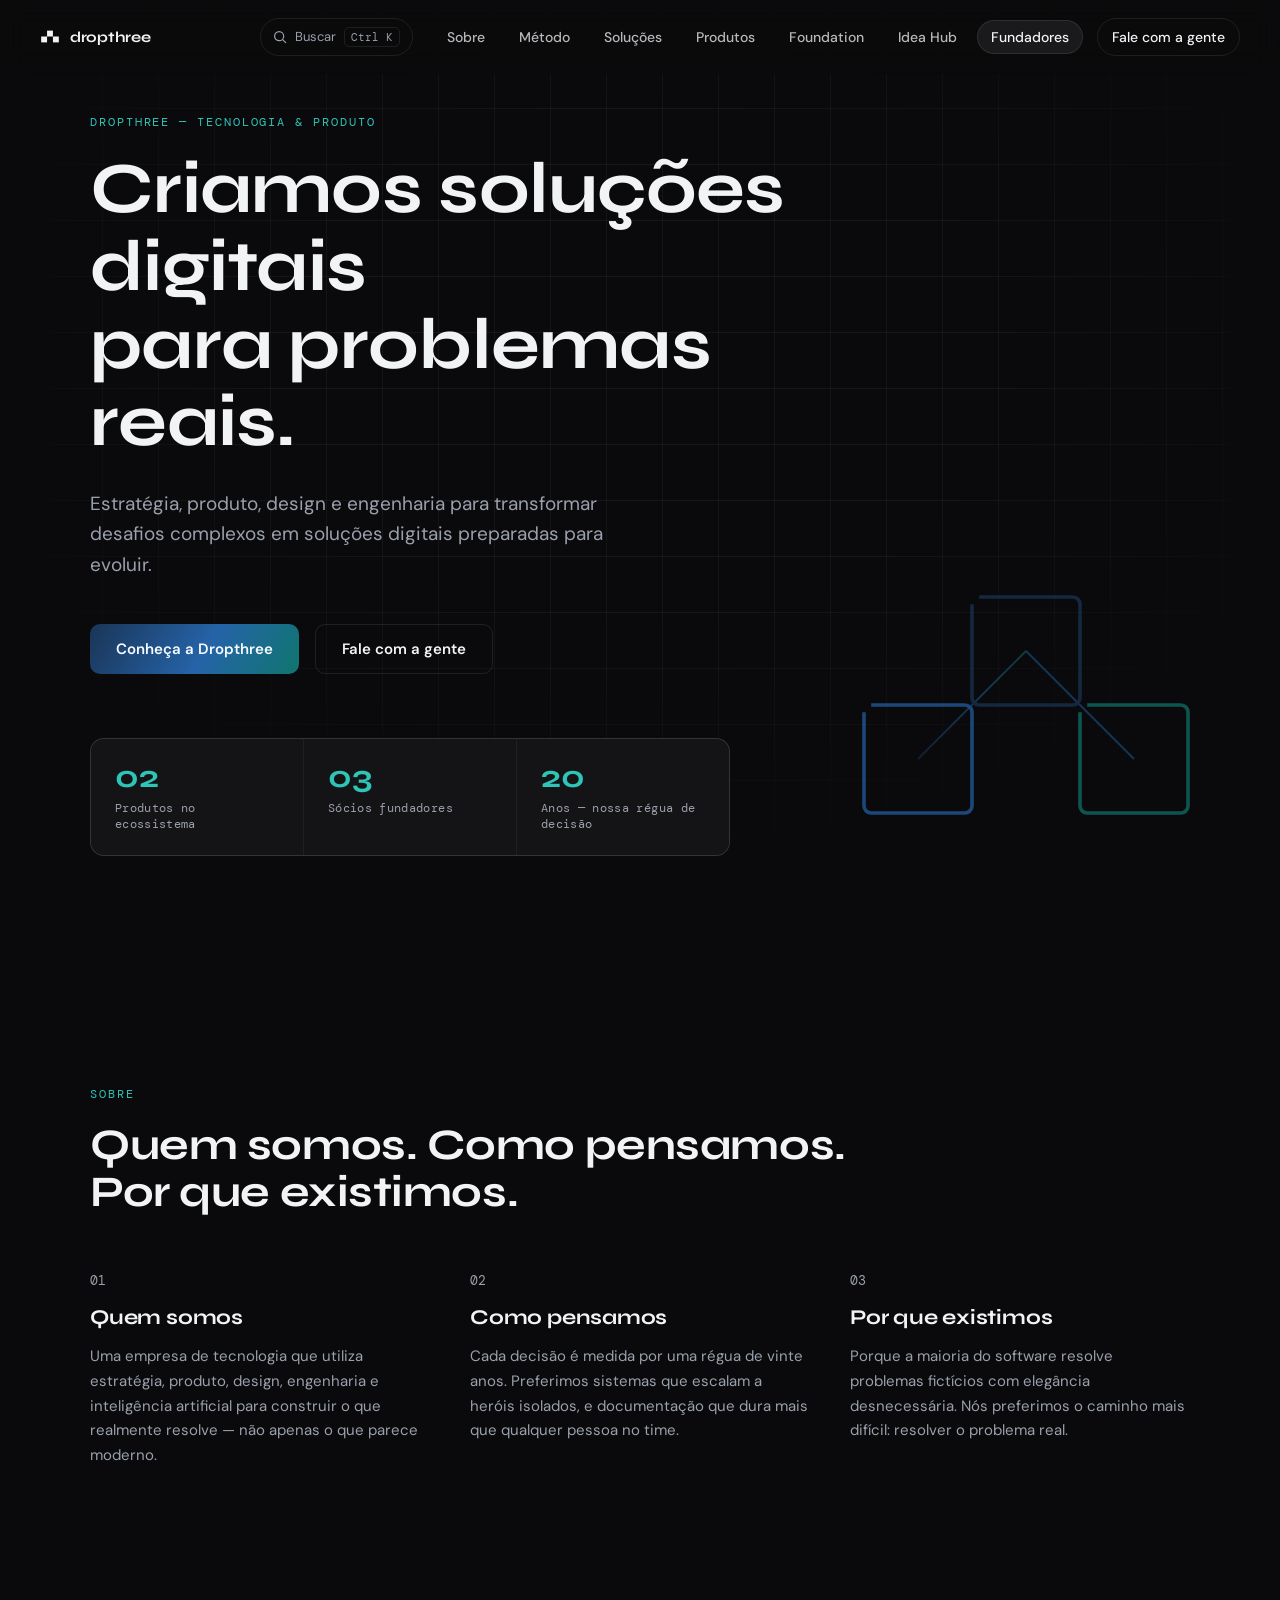
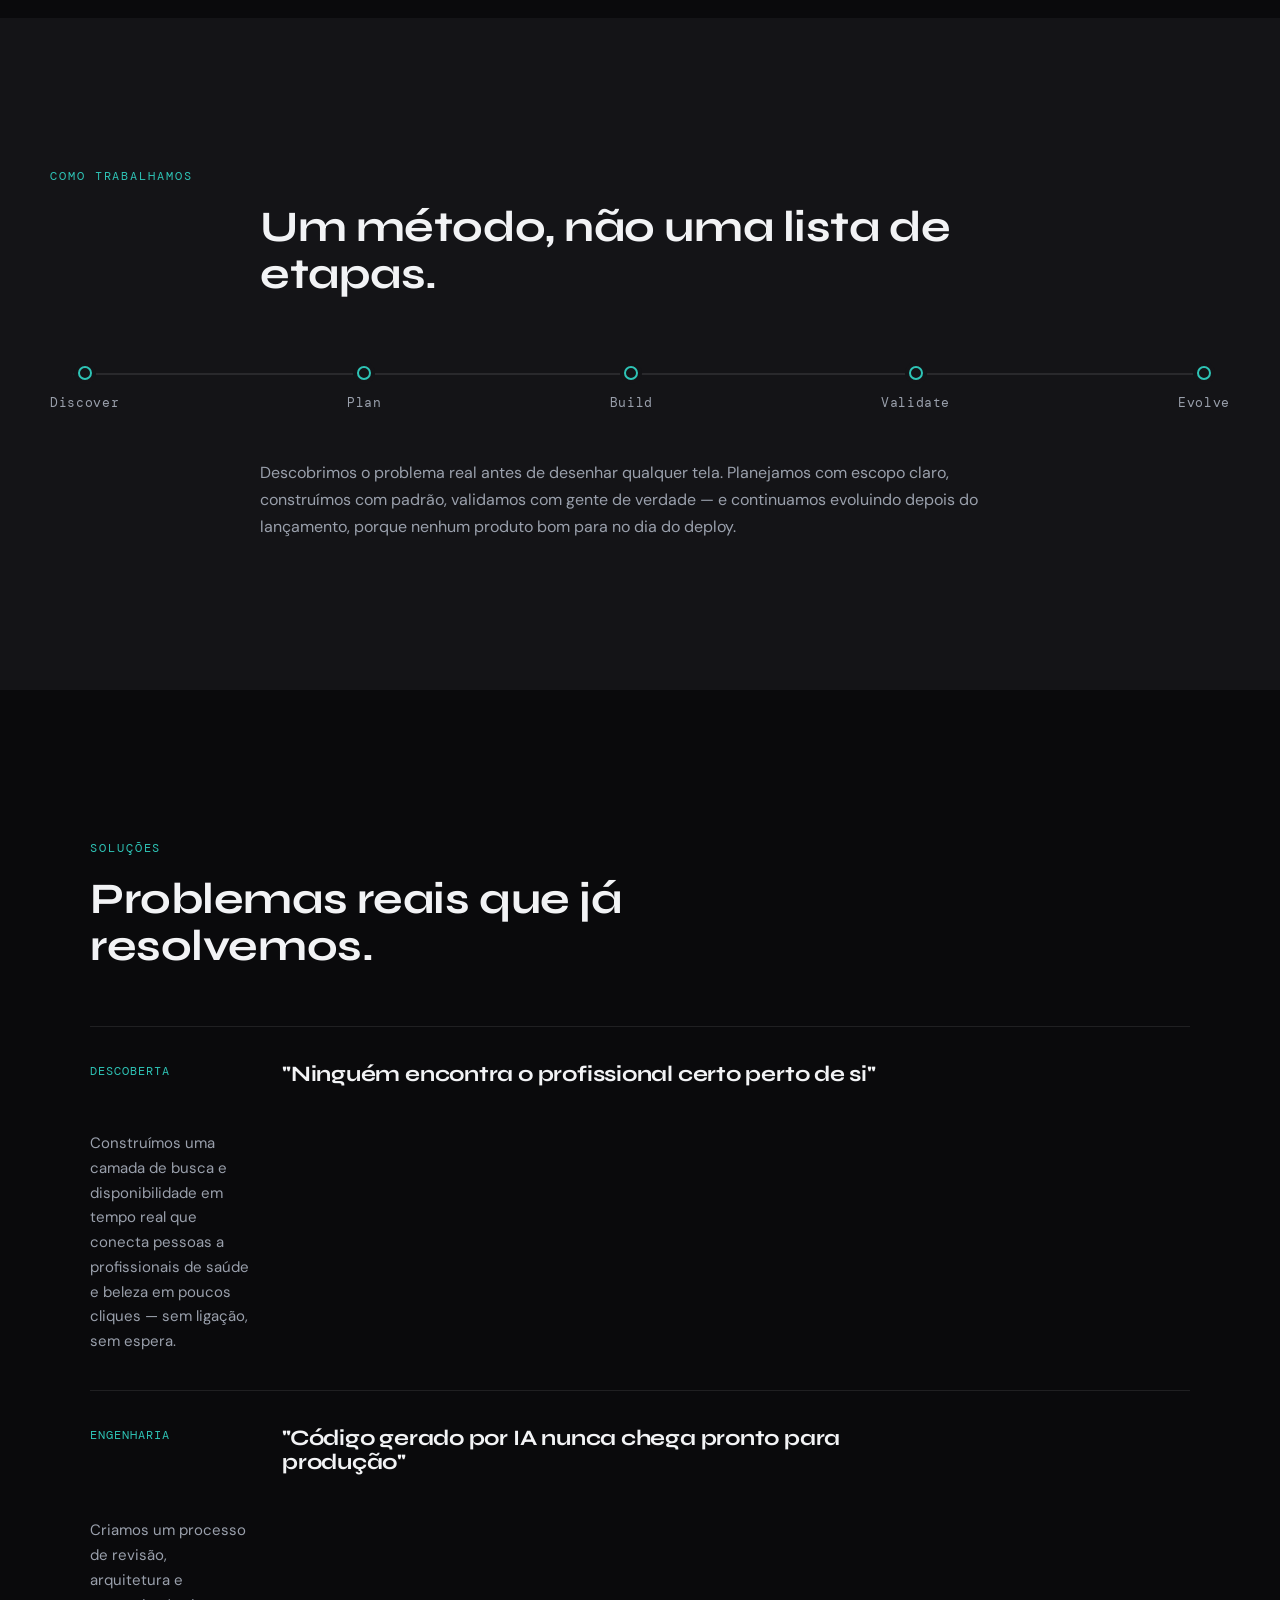
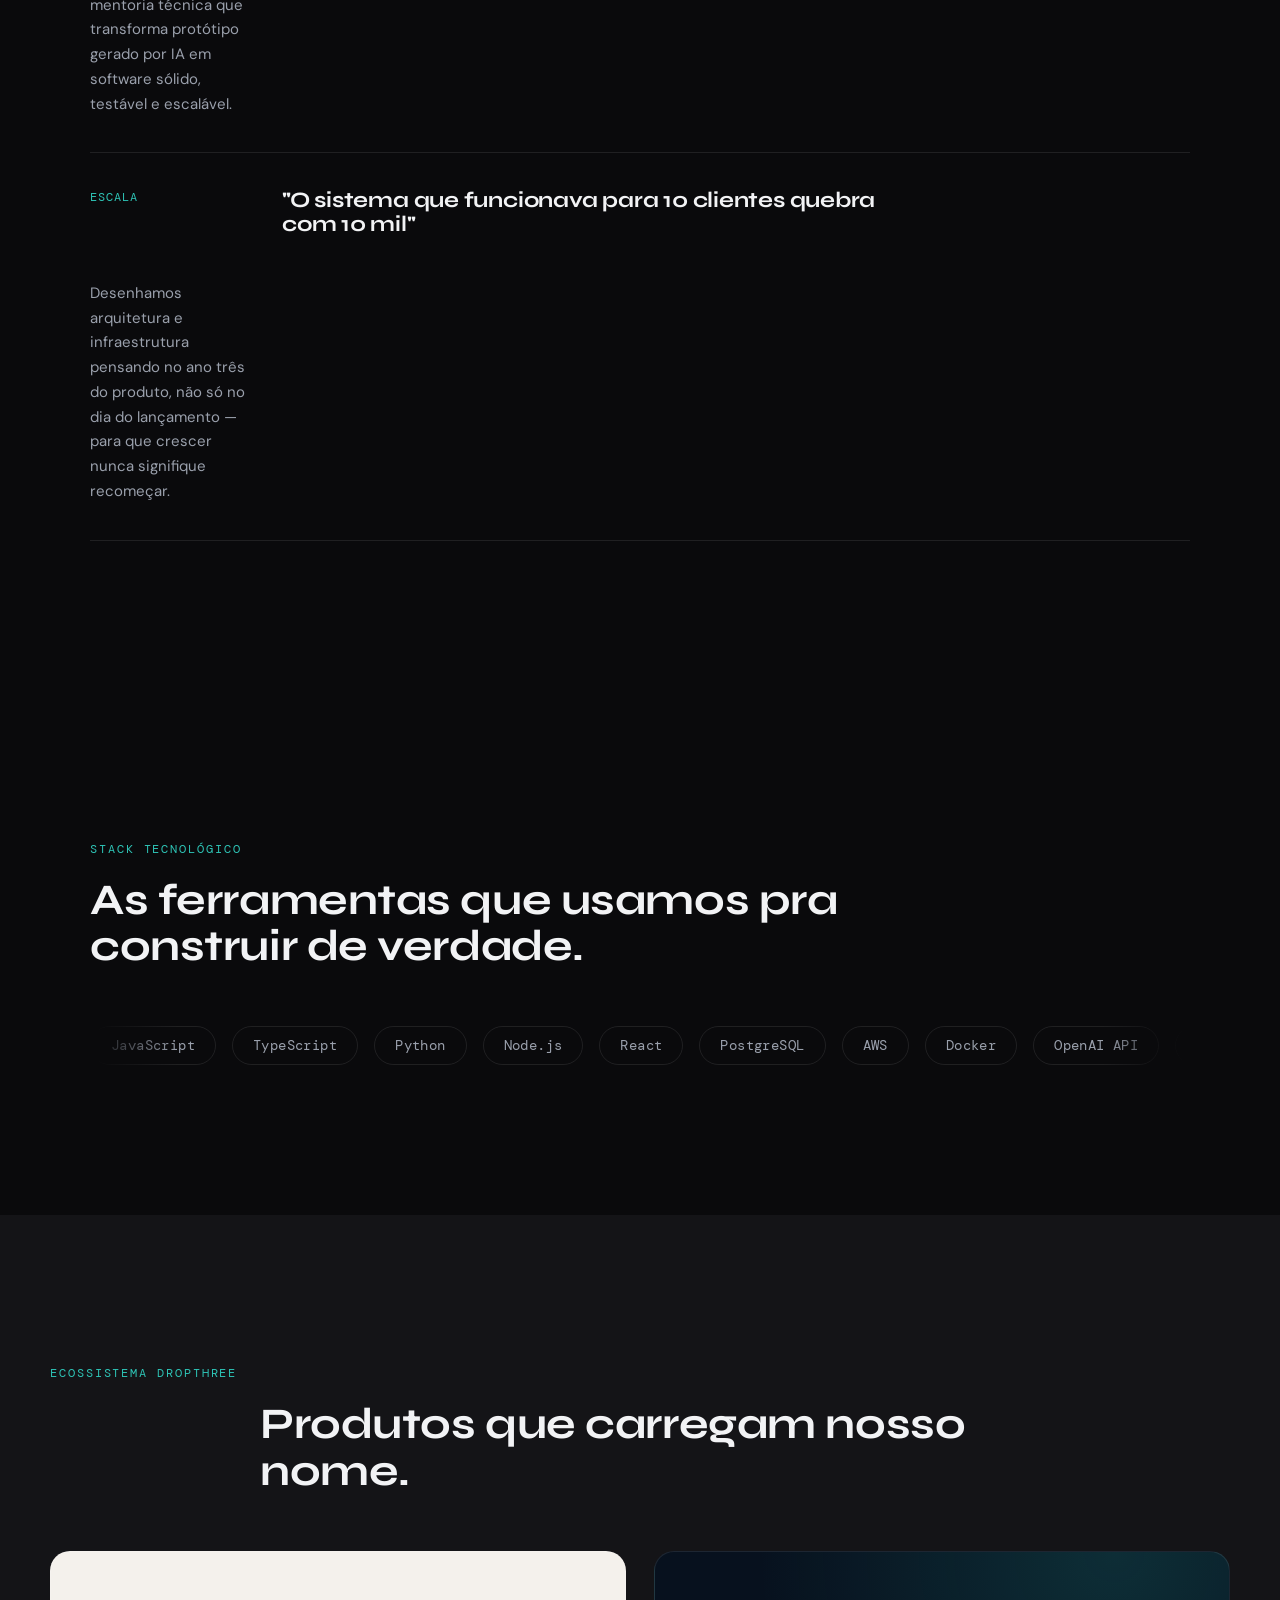
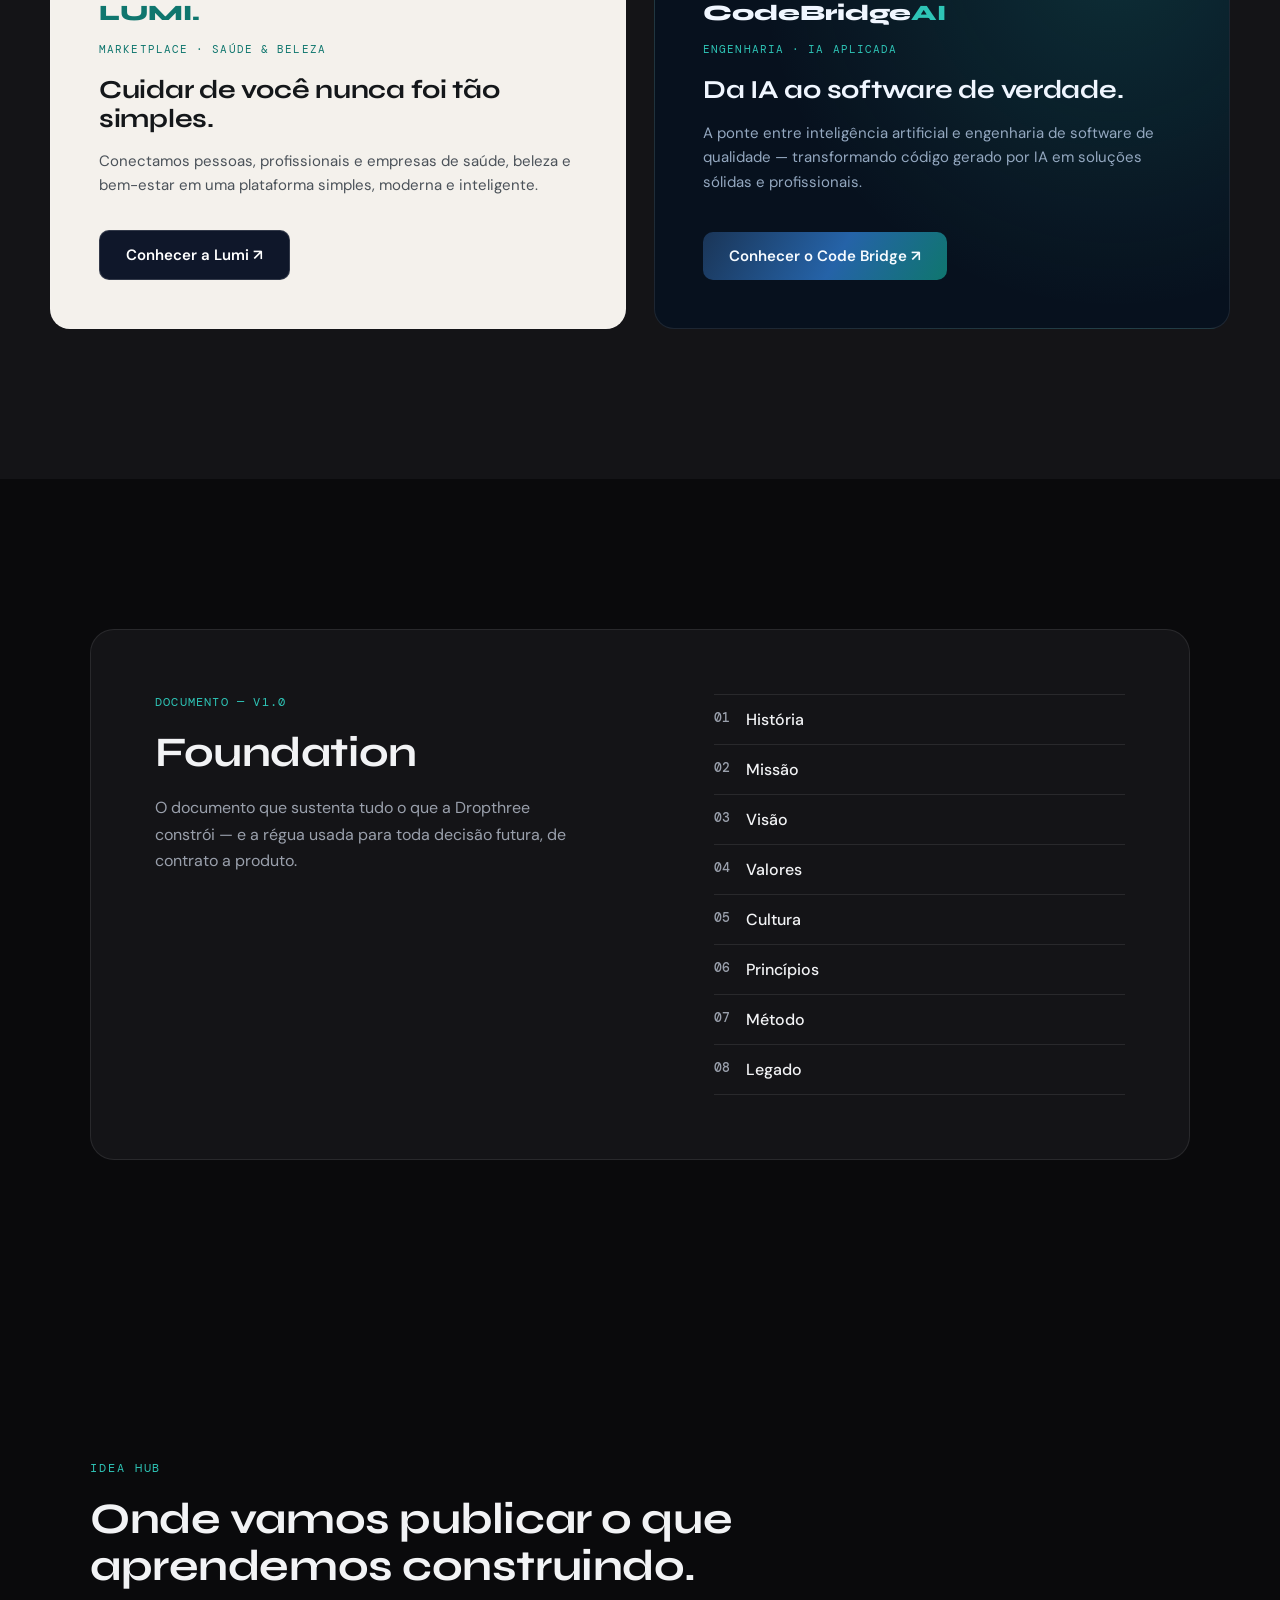
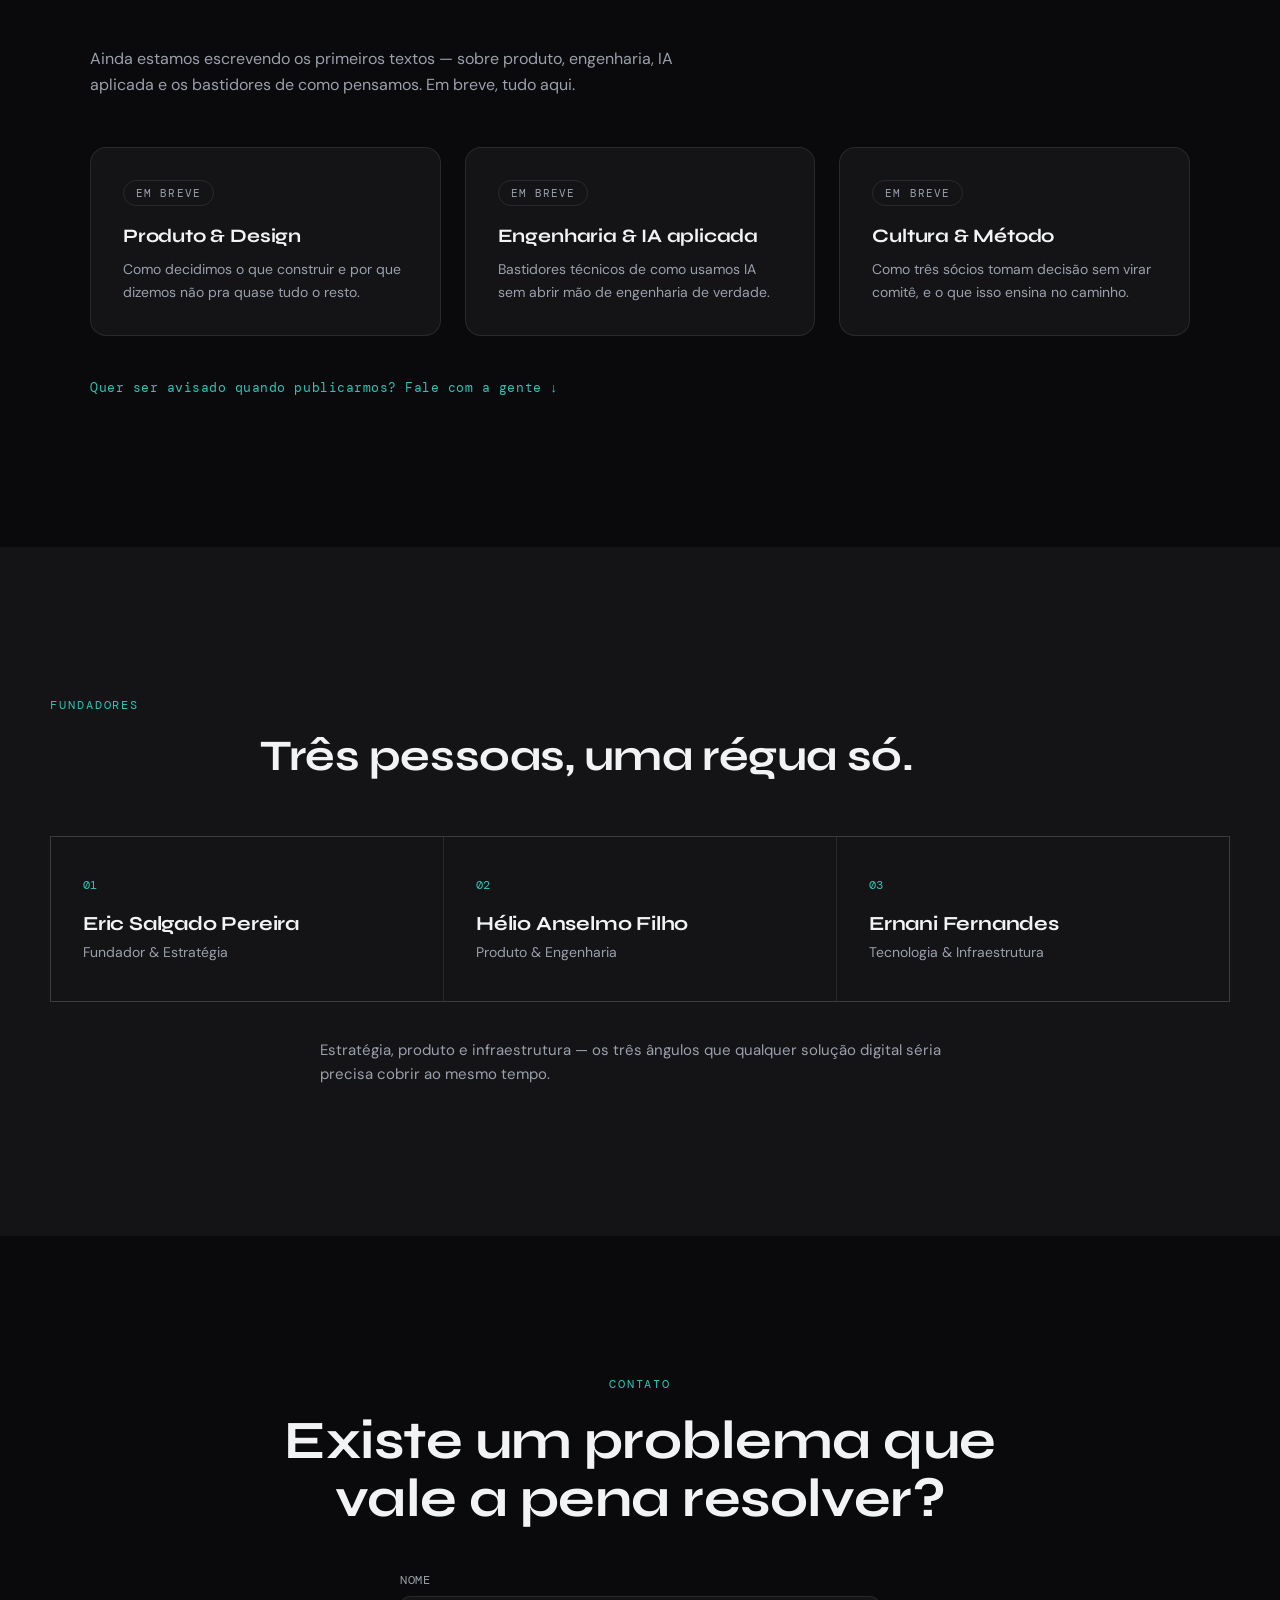
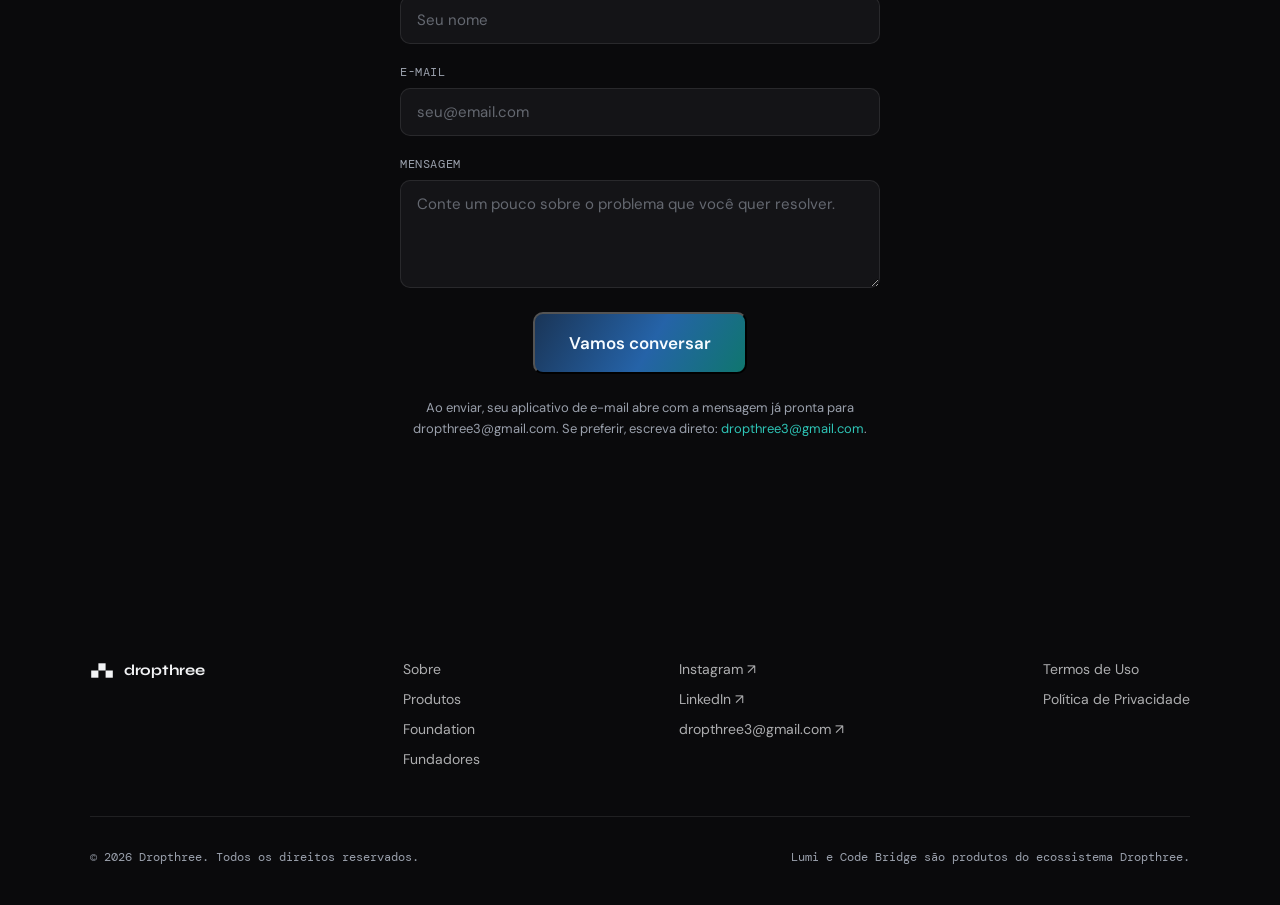
==== commit b8236f73: "New Dropthree Restuturação geral do site Dropthree." ====
--- a/index.html
+++ b/index.html
@@ -1,1053 +1,419 @@
 <!DOCTYPE html>
-<!-- saved from url=(0045)file:///C:/Users/salga/Downloads/index_1.html -->
-<html lang="pt-BR"><head><meta http-equiv="Content-Type" content="text/html; charset=UTF-8">
-
+<html lang="pt-BR">
+<head>
+<meta charset="UTF-8">
 <meta name="viewport" content="width=device-width, initial-scale=1.0">
-<title>Dropthree — Tecnologia como Liberdade</title>
-<link rel="preconnect" href="https://fonts.googleapis.com/">
-<link href="./index_files/css2" rel="stylesheet">
-<style>
-/* ─── RESET & BASE ─────────────────────────────────────────── */
-*,*::before,*::after{box-sizing:border-box;margin:0;padding:0}
-html{scroll-behavior:smooth;font-size:16px}
-body{
-  font-family:'Syne',sans-serif;
-  background:#080809;
-  color:#e8e6e1;
-  overflow-x:hidden;
-  cursor:none;
+<title>Dropthree — Criamos soluções digitais para problemas reais</title>
+<meta name="description" content="Dropthree é uma empresa de tecnologia. Utilizamos estratégia, produto, design, engenharia e inteligência artificial para construir soluções digitais úteis e duradouras.">
+
+<link rel="icon" type="image/svg+xml" href="favicon.svg">
+<link rel="alternate icon" type="image/png" href="favicon-32.png">
+
+<!-- Open Graph -->
+<meta property="og:type" content="website">
+<meta property="og:site_name" content="Dropthree">
+<meta property="og:title" content="Dropthree — Criamos soluções digitais para problemas reais">
+<meta property="og:description" content="Estratégia, produto, design e engenharia para transformar desafios complexos em soluções digitais preparadas para evoluir.">
+<meta property="og:image" content="og-image.png">
+<meta property="og:image:width" content="1200">
+<meta property="og:image:height" content="630">
+<meta property="og:locale" content="pt_BR">
+
+<!-- Twitter Card -->
+<meta name="twitter:card" content="summary_large_image">
+<meta name="twitter:title" content="Dropthree — Criamos soluções digitais para problemas reais">
+<meta name="twitter:description" content="Estratégia, produto, design e engenharia para transformar desafios complexos em soluções digitais preparadas para evoluir.">
+<meta name="twitter:image" content="og-image.png">
+
+<script type="application/ld+json">
+{
+  "@context": "https://schema.org",
+  "@type": "Organization",
+  "name": "Dropthree",
+  "description": "Empresa de tecnologia que utiliza estratégia, produto, design, engenharia e inteligência artificial para construir soluções digitais úteis e duradouras.",
+  "email": "dropthree3@gmail.com",
+  "sameAs": [
+    "https://www.instagram.com/dropthree3/"
+  ]
 }
-a,button,input,select{cursor:pointer!important}
-input[type=text],input[type=number]{cursor:text!important}
-
-/* ─── CUSTOM CURSOR ─────────────────────────────────────────── */
-.cursor{
-  width:10px;height:10px;border-radius:50%;
-  background:#7c3aed;
-  position:fixed;top:0;left:0;
-  pointer-events:none;z-index:9999;
-  transform:translate(-50%,-50%);
-  transition:transform .1s,width .2s,height .2s,background .2s;
-  mix-blend-mode:difference;
-}
-.cursor-ring{
-  width:36px;height:36px;border-radius:50%;
-  border:1px solid rgba(124,58,237,0.5);
-  position:fixed;top:0;left:0;
-  pointer-events:none;z-index:9998;
-  transform:translate(-50%,-50%);
-  transition:transform .18s ease-out,width .2s,height .2s;
-}
-body:has(a:hover) .cursor,.cursor.hov{width:20px;height:20px;background:#f7931a}
-body:has(a:hover) .cursor-ring,.cursor-ring.hov{width:56px;height:56px;border-color:rgba(247,147,26,0.4)}
-
-/* ─── CSS VARIABLES ─────────────────────────────────────────── */
-:root{
-  --purple:#7c3aed;
-  --purple-light:#a78bfa;
-  --purple-faint:rgba(124,58,237,0.08);
-  --orange:#f7931a;
-  --orange-faint:rgba(247,147,26,0.08);
-  --orange-ring:rgba(247,147,26,0.3);
-  --bg:#080809;
-  --bg2:#0f0f11;
-  --bg3:#161618;
-  --bg4:#1e1e21;
-  --text:#e8e6e1;
-  --text2:#9b9890;
-  --text3:#5a5855;
-  --border:rgba(255,255,255,0.07);
-  --border2:rgba(255,255,255,0.13);
-}
-
-/* ─── NOISE TEXTURE OVERLAY ─────────────────────────────────── */
-body::before{
-  content:'';
-  position:fixed;inset:0;
-  background-image:url("data:image/svg+xml,%3Csvg viewBox='0 0 256 256' xmlns='http://www.w3.org/2000/svg'%3E%3Cfilter id='noise'%3E%3CfeTurbulence type='fractalNoise' baseFrequency='0.9' numOctaves='4' stitchTiles='stitch'/%3E%3C/filter%3E%3Crect width='100%25' height='100%25' filter='url(%23noise)' opacity='0.04'/%3E%3C/svg%3E");
-  pointer-events:none;z-index:0;opacity:.6;
-}
-
-/* ─── HEADER ─────────────────────────────────────────────────── */
-header{
-  position:fixed;top:0;left:0;right:0;z-index:100;
-  display:flex;justify-content:space-between;align-items:center;
-  padding:20px 48px;
-  border-bottom:1px solid transparent;
-  transition:border-color .3s,background .3s,padding .3s;
-}
-header.scrolled{
-  border-bottom:1px solid var(--border);
-  background:rgba(8,8,9,0.85);
-  backdrop-filter:blur(20px);
-  padding:14px 48px;
-}
-.logo{
-  font-size:22px;font-weight:800;
-  color:var(--purple-light);
-  letter-spacing:-0.02em;
-  text-decoration:none;
-}
-nav{display:flex;gap:0;align-items:center}
-nav a{
-  color:var(--text2);text-decoration:none;
-  font-size:13px;font-weight:500;letter-spacing:0.04em;
-  padding:8px 16px;border-radius:6px;
-  transition:color .2s,background .2s;
-}
-nav a:hover{color:var(--text);background:rgba(255,255,255,0.05)}
-.nav-cta{
-  background:var(--purple)!important;color:#fff!important;
-  margin-left:8px;padding:8px 20px!important;
-  transition:opacity .2s!important;
-}
-.nav-cta:hover{opacity:0.85;background:var(--purple)!important}
-.hamburger{display:none;flex-direction:column;gap:5px;cursor:none;padding:4px;background:none;border:none}
-.hamburger span{display:block;width:22px;height:1.5px;background:var(--text2);transition:.3s}
-
-/* ─── HERO ───────────────────────────────────────────────────── */
-.hero{
-  min-height:100vh;
-  display:flex;flex-direction:column;justify-content:center;
-  padding:140px 48px 80px;
-  position:relative;overflow:hidden;
-}
-.hero-glow{
-  position:absolute;
-  width:700px;height:700px;
-  background:radial-gradient(circle, rgba(124,58,237,0.18) 0%, transparent 70%);
-  top:-200px;left:50%;transform:translateX(-50%);
-  pointer-events:none;
-}
-.hero-glow2{
-  position:absolute;
-  width:400px;height:400px;
-  background:radial-gradient(circle, rgba(247,147,26,0.09) 0%, transparent 70%);
-  bottom:-100px;right:-100px;
-  pointer-events:none;
-}
-.hero-eyebrow{
-  display:inline-flex;align-items:center;gap:8px;
-  font-size:11px;font-weight:600;letter-spacing:0.15em;text-transform:uppercase;
-  color:var(--purple-light);margin-bottom:28px;
-  background:rgba(124,58,237,0.1);
-  border:1px solid rgba(124,58,237,0.2);
-  padding:6px 14px;border-radius:20px;
-  width:fit-content;
-}
-.hero-eyebrow::before{content:'';width:6px;height:6px;border-radius:50%;background:var(--purple-light)}
-.hero h1{
-  font-size:clamp(42px,7vw,88px);font-weight:800;
-  line-height:1.0;letter-spacing:-0.04em;
-  color:#fff;
-  margin-bottom:28px;
-}
-.hero h1 em{font-style:normal;color:var(--purple-light)}
-.hero h1 .accent{
-  position:relative;display:inline-block;
-  color:var(--orange);
-}
-.hero-desc{
-  font-size:clamp(15px,2vw,18px);font-weight:400;
-  color:var(--text2);line-height:1.7;
-  max-width:520px;margin-bottom:44px;
-  font-family:'Lora',serif;font-style:italic;
-}
-.hero-actions{display:flex;gap:14px;flex-wrap:wrap}
-.btn-primary{
-  display:inline-flex;align-items:center;gap:8px;
-  background:var(--purple);color:#fff;
-  font-family:'Syne',sans-serif;font-size:14px;font-weight:600;
-  padding:14px 28px;border-radius:10px;
-  text-decoration:none;letter-spacing:0.02em;
-  transition:opacity .2s,transform .2s;
-}
-.btn-primary:hover{opacity:.9;transform:translateY(-1px)}
-.btn-secondary{
-  display:inline-flex;align-items:center;gap:8px;
-  background:transparent;color:var(--text2);
-  font-family:'Syne',sans-serif;font-size:14px;font-weight:500;
-  padding:14px 28px;border-radius:10px;
-  text-decoration:none;letter-spacing:0.02em;
-  border:1px solid var(--border2);
-  transition:color .2s,border-color .2s,transform .2s;
-}
-.btn-secondary:hover{color:var(--text);border-color:rgba(255,255,255,0.25);transform:translateY(-1px)}
-
-.hero-stats{
-  display:flex;gap:40px;margin-top:64px;
-  border-top:1px solid var(--border);
-  padding-top:40px;flex-wrap:wrap;
-}
-.stat-item{}
-.stat-num{font-size:28px;font-weight:800;color:#fff;letter-spacing:-0.03em}
-.stat-num span{color:var(--purple-light)}
-.stat-label{font-size:12px;color:var(--text3);margin-top:2px;letter-spacing:0.04em}
-
-/* ─── SECTION BASE ───────────────────────────────────────────── */
-section{position:relative;z-index:1;padding:120px 48px}
-.section-eyebrow{
-  font-size:11px;font-weight:600;letter-spacing:0.15em;text-transform:uppercase;
-  color:var(--purple-light);margin-bottom:16px;
-  display:flex;align-items:center;gap:10px;
-}
-.section-eyebrow::before{content:'';display:block;width:24px;height:1px;background:var(--purple-light)}
-.section-title{
-  font-size:clamp(28px,4vw,48px);font-weight:800;
-  line-height:1.1;letter-spacing:-0.03em;
-  color:#fff;margin-bottom:16px;
-}
-.section-sub{
-  font-size:16px;color:var(--text2);
-  font-family:'Lora',serif;font-style:italic;
-  max-width:480px;line-height:1.7;margin-bottom:60px;
-}
-
-/* ─── DIVIDER LINE ───────────────────────────────────────────── */
-.h-rule{width:100%;height:1px;background:var(--border);border:none;margin:0}
-
-/* ─── START SECTION ──────────────────────────────────────────── */
-.start{background:var(--bg2)}
-.steps-grid{
-  display:grid;
-  grid-template-columns:repeat(4,1fr);
-  gap:1px;
-  background:var(--border);
-  border:1px solid var(--border);
-  border-radius:16px;overflow:hidden;
-}
-.step-item{
-  background:var(--bg2);
-  padding:36px 28px;
-  transition:background .25s;
-  position:relative;
-}
-.step-item:hover{background:var(--bg3)}
-.step-num{
-  font-family:'DM Mono',monospace;
-  font-size:11px;font-weight:400;
-  color:var(--purple-light);
-  letter-spacing:0.1em;
-  margin-bottom:20px;
-  opacity:0.7;
-}
-.step-item h3{
-  font-size:18px;font-weight:700;color:#fff;
-  margin-bottom:10px;letter-spacing:-0.02em;
-}
-.step-item p{font-size:14px;color:var(--text2);line-height:1.6}
-.step-arrow{
-  position:absolute;right:20px;top:50%;transform:translateY(-50%);
-  color:var(--border2);font-size:20px;
-  transition:color .2s,transform .2s;
-}
-.step-item:hover .step-arrow{color:var(--purple-light);transform:translateY(-50%) translateX(3px)}
-
-/* ─── TECH SECTION ───────────────────────────────────────────── */
-.tech{background:var(--bg)}
-.tech-grid{
-  display:grid;
-  grid-template-columns:repeat(2,1fr);
-  gap:20px;
-}
-.tech-card{
-  background:var(--bg3);
-  border:1px solid var(--border);
-  border-radius:16px;padding:36px;
-  transition:border-color .25s,transform .25s;
-  position:relative;overflow:hidden;
-}
-.tech-card::before{
-  content:'';position:absolute;
-  top:-60px;right:-60px;
-  width:160px;height:160px;
-  border-radius:50%;
-  background:radial-gradient(circle,rgba(124,58,237,0.12),transparent);
-  transition:opacity .3s;opacity:0;
-}
-.tech-card:hover::before{opacity:1}
-.tech-card:hover{border-color:rgba(124,58,237,0.3);transform:translateY(-3px)}
-.tech-icon{
-  width:44px;height:44px;border-radius:10px;
-  background:rgba(124,58,237,0.12);
-  border:1px solid rgba(124,58,237,0.2);
-  display:flex;align-items:center;justify-content:center;
-  margin-bottom:20px;
-  font-size:18px;
-}
-.tech-card h3{font-size:20px;font-weight:700;color:#fff;margin-bottom:10px;letter-spacing:-0.02em}
-.tech-card p{font-size:14px;color:var(--text2);line-height:1.6;margin-bottom:16px}
-.tech-tags{display:flex;gap:6px;flex-wrap:wrap}
-.tag{
-  font-size:11px;font-weight:600;letter-spacing:0.06em;
-  padding:4px 10px;border-radius:6px;
-  background:rgba(124,58,237,0.1);
-  border:1px solid rgba(124,58,237,0.2);
-  color:var(--purple-light);
-}
-
-/* ─── BITCOIN CALCULATOR ─────────────────────────────────────── */
-.btc-section{background:var(--bg2)}
-.btc-layout{
-  display:grid;
-  grid-template-columns:1fr 440px;
-  gap:60px;align-items:start;
-}
-.btc-intro{}
-.btc-calc-wrap{
-  background:var(--bg3);
-  border:1px solid var(--border);
-  border-radius:20px;
-  padding:32px;
-  position:sticky;top:100px;
-}
-.btc-calc-header{
-  display:flex;align-items:center;justify-content:space-between;
-  margin-bottom:24px;
-}
-.btc-brand{display:flex;align-items:center;gap:10px}
-.btc-glyph{
-  width:38px;height:38px;border-radius:50%;
-  background:var(--orange);
-  display:flex;align-items:center;justify-content:center;
-  font-family:'DM Mono',monospace;font-size:16px;font-weight:500;color:#fff;
-  position:relative;flex-shrink:0;
-}
-.btc-glyph::after{content:'';position:absolute;inset:-3px;border-radius:50%;border:1px solid var(--orange-ring)}
-.btc-brand-text .sub{font-size:9px;letter-spacing:0.12em;text-transform:uppercase;color:var(--text2)}
-.btc-brand-text .title{font-family:'Lora',serif;font-size:14px;color:var(--text);line-height:1.2}
-.btc-actions{display:flex;align-items:center;gap:8px}
-.live-dot{
-  display:flex;align-items:center;gap:5px;
-  font-size:10px;color:#4ade80;letter-spacing:0.05em;
-  background:rgba(74,222,128,0.1);border:1px solid rgba(74,222,128,0.2);
-  padding:3px 10px;border-radius:20px;white-space:nowrap;
-}
-.live-dot::before{content:'';width:5px;height:5px;border-radius:50%;background:#4ade80;animation:pulse 2s infinite}
-@keyframes pulse{0%,100%{opacity:1}50%{opacity:.3}}
-
-.theme-toggle{
-  width:32px;height:18px;border-radius:9px;
-  border:1px solid var(--border2);background:var(--bg4);
-  cursor:none;position:relative;transition:.2s;flex-shrink:0;
-}
-.theme-toggle::after{
-  content:'';position:absolute;top:2.5px;left:2.5px;
-  width:11px;height:11px;border-radius:50%;
-  background:var(--text2);transition:.2s;
-}
-.light-mode .theme-toggle::after{transform:translateX(14px);background:var(--orange)}
-
-.quote-strip{
-  border-left:2px solid var(--orange);
-  padding:10px 14px;margin-bottom:20px;
-  background:var(--orange-faint);border-radius:0 8px 8px 0;
-  transition:opacity .4s;
-}
-.quote-strip .qt{
-  font-family:'Lora',serif;font-size:12px;font-style:italic;
-  color:var(--text);line-height:1.6;margin-bottom:3px;
-}
-.quote-strip .qa{font-size:9px;letter-spacing:.08em;color:var(--text2);text-transform:uppercase}
-
-.price-display{margin-bottom:6px}
-.price-main{
-  font-family:'DM Mono',monospace;
-  font-size:clamp(24px,5vw,32px);font-weight:300;
-  color:#fff;letter-spacing:-0.03em;
-}
-.price-sym{font-size:13px;color:var(--text2);margin-left:4px}
-.price-badge{
-  font-family:'DM Mono',monospace;font-size:11px;
-  padding:2px 8px;border-radius:4px;display:inline-block;margin-bottom:16px;
-}
-.up{background:rgba(74,222,128,0.12);color:#4ade80}
-.dn{background:rgba(248,113,113,0.12);color:#f87171}
-
-.countdown-wrap{display:flex;align-items:center;gap:8px;margin-bottom:20px}
-.cd-txt{font-size:10px;color:var(--text3);white-space:nowrap}
-.cd-bar-bg{flex:1;height:2px;background:var(--border);border-radius:1px;overflow:hidden}
-.cd-bar{height:100%;background:var(--orange);transition:width .9s linear}
-
-.cur-grid{display:grid;grid-template-columns:repeat(3,1fr);gap:6px;margin-bottom:16px}
-.cur-btn{
-  padding:6px 4px;font-family:'Syne',sans-serif;
-  font-size:10px;letter-spacing:.05em;font-weight:500;
-  color:var(--text2);background:transparent;
-  border:1px solid var(--border);border-radius:8px;cursor:none;transition:.12s;
-}
-.cur-btn:hover{border-color:var(--border2);color:var(--text)}
-.cur-btn.active{border-color:var(--orange);color:var(--orange);background:var(--orange-faint)}
-
-.field-lbl{font-size:10px;letter-spacing:.1em;text-transform:uppercase;color:var(--text2);margin-bottom:5px}
-.inp-wrap{
-  display:flex;align-items:center;
-  border:1px solid var(--border2);border-radius:8px;overflow:hidden;margin-bottom:12px;
-  background:var(--bg4);transition:border-color .15s;
-}
-.inp-wrap:focus-within{border-color:var(--orange)}
-.inp-wrap input{
-  flex:1;border:none;background:transparent;
-  font-family:'DM Mono',monospace;font-size:18px;font-weight:300;
-  color:#fff;padding:10px 12px;outline:none;min-width:0;
-}
-.inp-sfx{font-size:10px;color:var(--text2);padding:0 12px 0 4px;letter-spacing:.04em;white-space:nowrap}
-
-.swap-row{display:flex;align-items:center;gap:10px;margin-bottom:12px}
-.swap-line{flex:1;border-top:1px solid var(--border)}
-.swap-btn{
-  width:28px;height:28px;border-radius:50%;
-  border:1px solid var(--border2);background:transparent;
-  cursor:none;color:var(--text2);
-  display:flex;align-items:center;justify-content:center;
-  transition:.12s;flex-shrink:0;
-}
-.swap-btn:hover{background:var(--bg4);color:#fff}
-
-.res-card{
-  border:1px solid var(--border);border-radius:12px;
-  padding:14px 16px;margin-bottom:12px;
-  background:var(--bg2);position:relative;overflow:hidden;
-}
-.res-accent{position:absolute;top:0;left:0;right:0;height:2px;background:var(--orange);opacity:.6}
-.res-main{
-  font-family:'DM Mono',monospace;
-  font-size:clamp(18px,4vw,24px);font-weight:300;
-  color:#fff;letter-spacing:-0.02em;margin-bottom:2px;
-}
-.res-sub{font-size:11px;color:var(--text2)}
-
-.sats-row{
-  display:flex;justify-content:space-between;align-items:center;
-  padding:8px 0;border-top:1px solid var(--border);margin-bottom:16px;
-}
-.sats-lbl{font-size:10px;color:var(--text2);letter-spacing:.05em}
-.sats-val{font-family:'DM Mono',monospace;font-size:12px;color:var(--text)}
-
-.axiom-strip{display:flex;gap:6px;flex-wrap:wrap;margin-bottom:12px}
-.ax-tag{
-  font-size:9px;letter-spacing:.06em;text-transform:uppercase;
-  padding:3px 9px;border-radius:20px;
-  border:1px solid var(--border);color:var(--text2);cursor:none;transition:.15s;
-}
-.ax-tag:hover,.ax-tag.on{border-color:var(--orange);color:var(--orange);background:var(--orange-faint)}
-.calc-footer{display:flex;justify-content:space-between;align-items:center}
-.upd-note{font-size:9px;color:var(--text3)}
-.powered{font-size:9px;color:var(--text3)}
-.powered span{color:var(--purple-light);font-weight:600}
-
-/* ─── PHILOSOPHY ─────────────────────────────────────────────── */
-.philosophy{background:var(--bg)}
-.philosophy-grid{
-  display:grid;
-  grid-template-columns:repeat(3,1fr);
-  gap:20px;
-}
-.phil-card{
-  background:var(--bg3);
-  border:1px solid var(--border);
-  border-radius:16px;padding:36px 28px;
-  transition:border-color .25s,transform .25s;
-  position:relative;
-}
-.phil-card:hover{border-color:rgba(167,139,250,0.3);transform:translateY(-3px)}
-.phil-quote-mark{
-  font-family:'Lora',serif;font-size:56px;
-  color:rgba(124,58,237,0.15);line-height:1;
-  margin-bottom:12px;
-}
-.phil-card p{
-  font-family:'Lora',serif;font-size:15px;font-style:italic;
-  color:var(--text);line-height:1.7;margin-bottom:20px;
-}
-.phil-author{
-  font-size:11px;font-weight:600;letter-spacing:.08em;
-  text-transform:uppercase;color:var(--purple-light);
-}
-
-/* ─── PATH SECTION ───────────────────────────────────────────── */
-.path{background:var(--bg2)}
-.path-timeline{
-  display:grid;grid-template-columns:repeat(4,1fr);
-  gap:0;position:relative;
-}
-.path-timeline::before{
-  content:'';position:absolute;
-  top:32px;left:16%;right:16%;height:1px;
-  background:linear-gradient(90deg,transparent,var(--purple),var(--orange),transparent);
-  opacity:.4;z-index:0;
-}
-.path-step{
-  padding:0 20px;text-align:center;position:relative;z-index:1;
-}
-.path-dot{
-  width:64px;height:64px;border-radius:50%;
-  background:var(--bg3);
-  border:1px solid var(--border);
-  display:flex;align-items:center;justify-content:center;
-  margin:0 auto 20px;
-  font-family:'DM Mono',monospace;font-size:18px;font-weight:300;
-  color:var(--text2);
-  transition:.25s;
-}
-.path-step:hover .path-dot{
-  border-color:var(--purple);
-  color:var(--purple-light);
-  background:rgba(124,58,237,0.08);
-}
-.path-step:last-child .path-dot{
-  border-color:rgba(247,147,26,0.4);
-  color:var(--orange);
-}
-.path-step h3{font-size:17px;font-weight:700;color:#fff;margin-bottom:8px;letter-spacing:-0.02em}
-.path-step p{font-size:13px;color:var(--text2);line-height:1.6}
-
-/* ─── FOOTER ─────────────────────────────────────────────────── */
-footer{
-  background:var(--bg);
-  border-top:1px solid var(--border);
-  padding:60px 48px 40px;
-}
-.footer-top{
-  display:flex;justify-content:space-between;align-items:flex-start;
-  margin-bottom:48px;flex-wrap:wrap;gap:40px;
-}
-.footer-brand .logo{font-size:24px;font-weight:800;color:var(--purple-light);display:block;margin-bottom:10px}
-.footer-brand p{font-size:13px;color:var(--text2);max-width:240px;line-height:1.6;font-family:'Lora',serif;font-style:italic}
-.footer-links{display:flex;gap:48px;flex-wrap:wrap}
-.footer-col h4{font-size:12px;font-weight:600;letter-spacing:.1em;text-transform:uppercase;color:var(--text3);margin-bottom:14px}
-.footer-col a{display:block;font-size:13px;color:var(--text2);text-decoration:none;margin-bottom:8px;transition:color .2s}
-.footer-col a:hover{color:var(--text)}
-.footer-bottom{
-  display:flex;justify-content:space-between;align-items:center;
-  border-top:1px solid var(--border);padding-top:28px;flex-wrap:wrap;gap:12px;
-}
-.footer-bottom p{font-size:12px;color:var(--text3)}
-
-/* ─── REVEAL ANIMATIONS ─────────────────────────────────────── */
-.reveal{opacity:0;transform:translateY(24px);transition:opacity .65s,transform .65s}
-.reveal.active{opacity:1;transform:translateY(0)}
-
-/* ─── RESPONSIVE ─────────────────────────────────────────────── */
-@media(max-width:1024px){
-  .btc-layout{grid-template-columns:1fr;gap:40px}
-  .btc-calc-wrap{position:static}
-  .tech-grid{grid-template-columns:1fr 1fr}
-}
-@media(max-width:768px){
-  header{padding:16px 20px}
-  header.scrolled{padding:12px 20px}
-  nav{display:none;position:fixed;top:0;left:0;right:0;bottom:0;flex-direction:column;justify-content:center;align-items:center;gap:12px;background:rgba(8,8,9,0.97);z-index:99}
-  nav.open{display:flex}
-  nav a{font-size:18px;padding:12px 24px}
-  .hamburger{display:flex;z-index:101;position:relative}
-  section{padding:80px 20px}
-  .hero{padding:120px 20px 60px}
-  .steps-grid{grid-template-columns:1fr 1fr}
-  .tech-grid{grid-template-columns:1fr}
-  .philosophy-grid{grid-template-columns:1fr}
-  .path-timeline{grid-template-columns:1fr 1fr;gap:24px}
-  .path-timeline::before{display:none}
-  .hero-stats{gap:24px}
-  footer{padding:40px 20px 28px}
-  .footer-top{flex-direction:column;gap:32px}
-  .footer-links{gap:32px}
-  .cursor,.cursor-ring{display:none}
-  body{cursor:auto}
-  nav a,button,.cur-btn,.ax-tag,.swap-btn,.cur-btn,.theme-toggle{cursor:pointer}
-}
-@media(max-width:480px){
-  .steps-grid{grid-template-columns:1fr}
-  .path-timeline{grid-template-columns:1fr}
-  .hero h1{font-size:38px}
-  .btc-calc-wrap{padding:20px}
-}
-
-/* ─── LIGHT MODE ─────────────────────────────────────────────── */
-.light-mode{
-  --bg:#f5f4f0;--bg2:#eceae6;--bg3:#e3e1dc;--bg4:#dad8d3;
-  --text:#1a1917;--text2:#5c5a55;--text3:#9b9890;
-  --border:rgba(0,0,0,0.08);--border2:rgba(0,0,0,0.16);
-}
-.light-mode body{background:var(--bg);color:var(--text)}
-.light-mode .hero h1,.light-mode .section-title,.light-mode .step-item h3,
-.light-mode .tech-card h3,.light-mode .path-step h3,.light-mode .res-main,
-.light-mode .phil-card p,.light-mode .price-main{color:var(--text)}
-.light-mode .hero-glow{background:radial-gradient(circle,rgba(124,58,237,0.1) 0%,transparent 70%)}
-.light-mode .inp-wrap input,.light-mode .price-main{color:var(--text)}
-</style>
+</script>
+
+<link rel="preconnect" href="https://fonts.googleapis.com">
+<link rel="preconnect" href="https://fonts.gstatic.com" crossorigin>
+<link href="https://fonts.googleapis.com/css2?family=Syne:wght@600;700;800&family=DM+Sans:ital,wght@0,400;0,500;0,600;0,700;1,400&family=DM+Mono:wght@400;500&display=swap" rel="stylesheet">
+<link rel="stylesheet" href="styles.css">
 </head>
-<body id="body">
-
-<!-- CURSORS -->
-<div class="cursor" id="cur" style="left: 908px; top: 906px;"></div>
-<div class="cursor-ring" id="curR" style="left: 952.625px; top: 760.278px;"></div>
-
-<!-- HEADER -->
-<header id="header" class="">
-  <a href="file:///C:/Users/salga/Downloads/index_1.html#" class="logo">Dropthree</a>
-  <button class="hamburger" id="ham" aria-label="Menu">
+<body>
+
+<div class="cursor-dot" id="cursorDot" aria-hidden="true"></div>
+<div class="cursor-ring" id="cursorRing" aria-hidden="true"></div>
+
+<a class="skip-link" href="#conteudo">Pular para o conteúdo</a>
+
+<nav class="nav" id="nav">
+  <div class="progress-bar" id="progressBar"></div>
+  <a href="#topo" class="nav__brand" aria-label="Dropthree — início">
+    <svg class="nav__symbol" viewBox="0 0 300 260" aria-hidden="true">
+      <rect x="105" y="40"  width="90" height="90"/>
+      <rect x="15"  y="130" width="90" height="90"/>
+      <rect x="195" y="130" width="90" height="90"/>
+    </svg>
+    <span class="nav__word">dropthree</span>
+  </a>
+  <button class="nav__toggle" id="navToggle" aria-label="Abrir menu" aria-expanded="false">
     <span></span><span></span><span></span>
   </button>
-  <nav id="nav">
-    <a href="file:///C:/Users/salga/Downloads/index_1.html#" onclick="scrollTo_(null);closeNav();return false">Início</a>
-    <a href="file:///C:/Users/salga/Downloads/index_1.html#start" onclick="scrollTo_(&#39;start&#39;);closeNav();return false">Começar</a>
-    <a href="file:///C:/Users/salga/Downloads/index_1.html#tech" onclick="scrollTo_(&#39;tech&#39;);closeNav();return false">Tecnologia</a>
-    <a href="file:///C:/Users/salga/Downloads/index_1.html#philosophy" onclick="scrollTo_(&#39;philosophy&#39;);closeNav();return false">Liberdade</a>
-    <a href="file:///C:/Users/salga/Downloads/index_1.html#path" onclick="scrollTo_(&#39;path&#39;);closeNav();return false">Caminho</a>
-    <a href="file:///C:/Users/salga/Downloads/index_1.html#bitcoin" onclick="scrollTo_(&#39;bitcoin&#39;);closeNav();return false" class="nav-cta">₿ Calculadora</a>
-  </nav>
-</header>
-
-<!-- HERO -->
-<section class="hero">
-  <div class="hero-glow"></div>
-  <div class="hero-glow2"></div>
-  <div class="hero-eyebrow">Tecnologia como ferramenta</div>
-  <h1>Construa sua<br><em>liberdade</em> com<br>código<span class="accent">.</span></h1>
-  <p class="hero-desc">Aprenda habilidades digitais reais. Construa projetos. Gere renda. Controle seu tempo.</p>
-  <div class="hero-actions">
-    <a href="file:///C:/Users/salga/Downloads/index_1.html#start" onclick="scrollTo_(&#39;start&#39;);return false" class="btn-primary">
-      Começar do zero
-      <svg width="14" height="14" viewBox="0 0 16 16" fill="none"><path d="M3 8h10M9 4l4 4-4 4" stroke="currentColor" stroke-width="1.5" stroke-linecap="round"></path></svg>
-    </a>
-    <a href="file:///C:/Users/salga/Downloads/index_1.html#bitcoin" onclick="scrollTo_(&#39;bitcoin&#39;);return false" class="btn-secondary">
-      Calculadora Bitcoin
-      <span style="color:var(--orange)">₿</span>
-    </a>
+  <button class="nav__search" id="paletteTrigger" aria-label="Abrir busca rápida">
+    <svg width="14" height="14" viewBox="0 0 16 16" fill="none"><circle cx="7" cy="7" r="5.2" stroke="currentColor" stroke-width="1.4"/><path d="M11 11L14.5 14.5" stroke="currentColor" stroke-width="1.4" stroke-linecap="round"/></svg>
+    <span class="nav__search-label">Buscar</span>
+    <span class="nav__search-kbd" id="paletteKbd">Ctrl K</span>
+  </button>
+  <div class="nav__links" id="navLinks">
+    <span class="nav__indicator" id="navIndicator" aria-hidden="true"></span>
+    <a href="#sobre" data-nav>Sobre</a>
+    <a href="#metodo" data-nav>Método</a>
+    <a href="#solucoes" data-nav>Soluções</a>
+    <a href="#produtos" data-nav>Produtos</a>
+    <a href="#foundation" data-nav>Foundation</a>
+    <a href="#idea-hub" data-nav>Idea Hub</a>
+    <a href="#fundadores" data-nav>Fundadores</a>
+    <a href="#contato" class="nav__cta">Fale com a gente</a>
   </div>
-  <div class="hero-stats">
-    <div class="stat-item">
-      <div class="stat-num">4<span>+</span></div>
-      <div class="stat-label">Caminhos de aprendizado</div>
-    </div>
-    <div class="stat-item">
-      <div class="stat-num">21<span>M</span></div>
-      <div class="stat-label">Bitcoin de limite máximo</div>
-    </div>
-    <div class="stat-item">
-      <div class="stat-num">∞</div>
-      <div class="stat-label">Possibilidades com código</div>
-    </div>
+</nav>
+
+<main id="conteudo">
+
+  <!-- HERO -->
+  <section id="topo" class="hero">
+    <div class="hero__bg" aria-hidden="true">
+      <div class="hero__grid"></div>
+      <svg class="hero__art" viewBox="0 0 300 260" preserveAspectRatio="xMidYMid meet">
+        <defs>
+          <linearGradient id="lineGrad" x1="0%" y1="100%" x2="100%" y2="0%">
+            <stop offset="0%" stop-color="#1A3557"/>
+            <stop offset="55%" stop-color="#2563A8"/>
+            <stop offset="100%" stop-color="#0F766E"/>
+          </linearGradient>
+        </defs>
+        <g class="brand-lines" fill="none" stroke="url(#lineGrad)" stroke-width="1.6">
+          <path class="brand-line" d="M150,85 L60,175"/>
+          <path class="brand-line" d="M150,85 L240,175"/>
+          <path class="brand-line" d="M60,175 L240,175"/>
+        </g>
+        <g class="brand-squares" fill="none" stroke-width="3">
+          <rect class="brand-sq brand-sq--a" x="105" y="40"  width="90" height="90" rx="6"/>
+          <rect class="brand-sq brand-sq--b" x="15"  y="130" width="90" height="90" rx="6"/>
+          <rect class="brand-sq brand-sq--c" x="195" y="130" width="90" height="90" rx="6"/>
+        </g>
+        <g class="brand-nodes">
+          <circle class="brand-node" cx="150" cy="85"  r="4.5"/>
+          <circle class="brand-node" cx="60"  cy="175" r="4.5"/>
+          <circle class="brand-node" cx="240" cy="175" r="4.5"/>
+        </g>
+      </svg>
+    </div>
+
+    <p class="eyebrow" data-reveal>DROPTHREE — TECNOLOGIA &amp; PRODUTO</p>
+    <h1 class="hero__title" data-reveal><span class="scramble-line">Criamos soluções digitais</span><br><span class="scramble-line">para problemas reais.</span></h1>
+    <p class="hero__sub" data-reveal>Estratégia, produto, design e engenharia para transformar desafios
+      complexos em soluções digitais preparadas para evoluir.</p>
+    <div class="hero__ctas" data-reveal>
+      <a href="#sobre" class="btn btn--primary">Conheça a Dropthree</a>
+      <a href="#contato" class="btn btn--ghost">Fale com a gente</a>
+    </div>
+
+    <div class="stats" data-reveal>
+      <div class="stat">
+        <span class="stat__num">02</span>
+        <span class="stat__label">Produtos no ecossistema</span>
+      </div>
+      <div class="stat">
+        <span class="stat__num">03</span>
+        <span class="stat__label">Sócios fundadores</span>
+      </div>
+      <div class="stat">
+        <span class="stat__num">20</span>
+        <span class="stat__label">Anos — nossa régua de decisão</span>
+      </div>
+    </div>
+  </section>
+
+  <!-- SOBRE -->
+  <section id="sobre" class="section">
+    <p class="eyebrow" data-reveal>SOBRE</p>
+    <h2 class="section__title" data-reveal>Quem somos. Como pensamos. Por que existimos.</h2>
+    <div class="sobre__grid" data-reveal>
+      <div class="sobre__item">
+        <span class="sobre__num">01</span>
+        <h3>Quem somos</h3>
+        <p>Uma empresa de tecnologia que utiliza estratégia, produto, design, engenharia e inteligência
+          artificial para construir o que realmente resolve — não apenas o que parece moderno.</p>
+      </div>
+      <div class="sobre__item">
+        <span class="sobre__num">02</span>
+        <h3>Como pensamos</h3>
+        <p>Cada decisão é medida por uma régua de vinte anos. Preferimos sistemas que escalam a heróis
+          isolados, e documentação que dura mais que qualquer pessoa no time.</p>
+      </div>
+      <div class="sobre__item">
+        <span class="sobre__num">03</span>
+        <h3>Por que existimos</h3>
+        <p>Porque a maioria do software resolve problemas fictícios com elegância desnecessária. Nós
+          preferimos o caminho mais difícil: resolver o problema real.</p>
+      </div>
+    </div>
+  </section>
+
+  <!-- COMO TRABALHAMOS -->
+  <section id="metodo" class="section section--elevated">
+    <p class="eyebrow" data-reveal>COMO TRABALHAMOS</p>
+    <h2 class="section__title" data-reveal>Um método, não uma lista de etapas.</h2>
+
+    <div class="timeline" data-reveal>
+      <svg class="timeline__line" viewBox="0 0 1000 40" preserveAspectRatio="none" aria-hidden="true">
+        <path class="timeline__path" d="M20,20 H980" fill="none" stroke-width="2"/>
+      </svg>
+      <div class="timeline__steps">
+        <div class="step"><span class="step__dot"></span><span class="step__label">Discover</span></div>
+        <div class="step"><span class="step__dot"></span><span class="step__label">Plan</span></div>
+        <div class="step"><span class="step__dot"></span><span class="step__label">Build</span></div>
+        <div class="step"><span class="step__dot"></span><span class="step__label">Validate</span></div>
+        <div class="step"><span class="step__dot"></span><span class="step__label">Evolve</span></div>
+      </div>
+    </div>
+    <p class="timeline__note" data-reveal>Descobrimos o problema real antes de desenhar qualquer tela.
+      Planejamos com escopo claro, construímos com padrão, validamos com gente de verdade — e continuamos
+      evoluindo depois do lançamento, porque nenhum produto bom para no dia do deploy.</p>
+  </section>
+
+  <!-- SOLUÇÕES -->
+  <section id="solucoes" class="section">
+    <p class="eyebrow" data-reveal>SOLUÇÕES</p>
+    <h2 class="section__title" data-reveal>Problemas reais que já resolvemos.</h2>
+
+    <div class="solucoes__list" data-reveal>
+      <article class="solucao">
+        <span class="solucao__tag">DESCOBERTA</span>
+        <h3>"Ninguém encontra o profissional certo perto de si"</h3>
+        <p>Construímos uma camada de busca e disponibilidade em tempo real que conecta pessoas a
+          profissionais de saúde e beleza em poucos cliques — sem ligação, sem espera.</p>
+      </article>
+      <article class="solucao">
+        <span class="solucao__tag">ENGENHARIA</span>
+        <h3>"Código gerado por IA nunca chega pronto para produção"</h3>
+        <p>Criamos um processo de revisão, arquitetura e mentoria técnica que transforma protótipo gerado
+          por IA em software sólido, testável e escalável.</p>
+      </article>
+      <article class="solucao">
+        <span class="solucao__tag">ESCALA</span>
+        <h3>"O sistema que funcionava para 10 clientes quebra com 10 mil"</h3>
+        <p>Desenhamos arquitetura e infraestrutura pensando no ano três do produto, não só no dia do
+          lançamento — para que crescer nunca signifique recomeçar.</p>
+      </article>
+    </div>
+  </section>
+
+  <!-- STACK -->
+  <section id="stack" class="section stack">
+    <p class="eyebrow" data-reveal>STACK TECNOLÓGICO</p>
+    <h2 class="section__title" data-reveal>As ferramentas que usamos pra construir de verdade.</h2>
+
+    <div class="stack__marquee" data-reveal>
+      <div class="stack__track">
+        <span>JavaScript</span><span>TypeScript</span><span>Python</span><span>Node.js</span>
+        <span>React</span><span>PostgreSQL</span><span>AWS</span><span>Docker</span>
+        <span>OpenAI API</span><span>REST APIs</span><span>CI/CD</span><span>Figma</span>
+        <span class="stack__dup">JavaScript</span><span class="stack__dup">TypeScript</span><span class="stack__dup">Python</span><span class="stack__dup">Node.js</span>
+        <span class="stack__dup">React</span><span class="stack__dup">PostgreSQL</span><span class="stack__dup">AWS</span><span class="stack__dup">Docker</span>
+        <span class="stack__dup">OpenAI API</span><span class="stack__dup">REST APIs</span><span class="stack__dup">CI/CD</span><span class="stack__dup">Figma</span>
+      </div>
+    </div>
+  </section>
+
+  <!-- PRODUTOS -->
+  <section id="produtos" class="section section--elevated produtos">
+    <p class="eyebrow" data-reveal>ECOSSISTEMA DROPTHREE</p>
+    <h2 class="section__title" data-reveal>Produtos que carregam nosso nome.</h2>
+
+    <div class="produtos__grid" data-reveal>
+
+      <article class="card-produto card-produto--lumi">
+        <div class="card-produto__inner">
+          <span class="card-produto__logo">LUMI.</span>
+          <p class="card-produto__tag">MARKETPLACE · SAÚDE &amp; BELEZA</p>
+          <h3>Cuidar de você nunca foi tão simples.</h3>
+          <p class="card-produto__desc">Conectamos pessoas, profissionais e empresas de saúde, beleza e
+            bem-estar em uma plataforma simples, moderna e inteligente.</p>
+          <a href="https://lumi-br.lovable.app/" target="_blank" rel="noopener" class="btn btn--lumi">
+            Conhecer a Lumi ↗
+          </a>
+        </div>
+      </article>
+
+      <article class="card-produto card-produto--codebridge">
+        <div class="card-produto__inner">
+          <span class="card-produto__logo">CodeBridge<span>AI</span></span>
+          <p class="card-produto__tag">ENGENHARIA · IA APLICADA</p>
+          <h3>Da IA ao software de verdade.</h3>
+          <p class="card-produto__desc">A ponte entre inteligência artificial e engenharia de software de
+            qualidade — transformando código gerado por IA em soluções sólidas e profissionais.</p>
+          <a href="https://ericsalt.github.io/Code-Brigde/" target="_blank" rel="noopener" class="btn btn--codebridge">
+            Conhecer o Code Bridge ↗
+          </a>
+        </div>
+      </article>
+
+    </div>
+  </section>
+
+  <!-- FOUNDATION -->
+  <section id="foundation" class="section foundation">
+    <div class="foundation__card" data-reveal>
+      <div class="foundation__head">
+        <span class="foundation__mono">DOCUMENTO — V1.0</span>
+        <h2>Foundation</h2>
+        <p>O documento que sustenta tudo o que a Dropthree constrói — e a régua usada para toda decisão
+          futura, de contrato a produto.</p>
+      </div>
+      <ol class="foundation__list">
+        <li><span>01</span>História</li>
+        <li><span>02</span>Missão</li>
+        <li><span>03</span>Visão</li>
+        <li><span>04</span>Valores</li>
+        <li><span>05</span>Cultura</li>
+        <li><span>06</span>Princípios</li>
+        <li><span>07</span>Método</li>
+        <li><span>08</span>Legado</li>
+      </ol>
+    </div>
+  </section>
+
+  <!-- IDEA HUB -->
+  <section id="idea-hub" class="section idea-hub">
+    <p class="eyebrow" data-reveal>IDEA HUB</p>
+    <h2 class="section__title" data-reveal>Onde vamos publicar o que aprendemos construindo.</h2>
+    <p class="idea-hub__sub" data-reveal>Ainda estamos escrevendo os primeiros textos — sobre produto,
+      engenharia, IA aplicada e os bastidores de como pensamos. Em breve, tudo aqui.</p>
+
+    <div class="hub__grid" data-reveal>
+      <article class="hub-card">
+        <span class="hub-card__tag">EM BREVE</span>
+        <h3>Produto &amp; Design</h3>
+        <p>Como decidimos o que construir e por que dizemos não pra quase tudo o resto.</p>
+      </article>
+      <article class="hub-card">
+        <span class="hub-card__tag">EM BREVE</span>
+        <h3>Engenharia &amp; IA aplicada</h3>
+        <p>Bastidores técnicos de como usamos IA sem abrir mão de engenharia de verdade.</p>
+      </article>
+      <article class="hub-card">
+        <span class="hub-card__tag">EM BREVE</span>
+        <h3>Cultura &amp; Método</h3>
+        <p>Como três sócios tomam decisão sem virar comitê, e o que isso ensina no caminho.</p>
+      </article>
+    </div>
+
+    <a href="#contato" class="idea-hub__cta" data-reveal>Quer ser avisado quando publicarmos? Fale com a gente ↓</a>
+  </section>
+
+  <!-- FUNDADORES -->
+  <section id="fundadores" class="section section--elevated">
+    <p class="eyebrow" data-reveal>FUNDADORES</p>
+    <h2 class="section__title" data-reveal>Três pessoas, uma régua só.</h2>
+
+    <div class="fundadores__grid" data-reveal>
+      <article class="fundador">
+        <span class="fundador__num">01</span>
+        <h3>Eric Salgado Pereira</h3>
+        <p>Fundador &amp; Estratégia</p>
+      </article>
+      <article class="fundador">
+        <span class="fundador__num">02</span>
+        <h3>Hélio Anselmo Filho</h3>
+        <p>Produto &amp; Engenharia</p>
+      </article>
+      <article class="fundador">
+        <span class="fundador__num">03</span>
+        <h3>Ernani Fernandes</h3>
+        <p>Tecnologia &amp; Infraestrutura</p>
+      </article>
+    </div>
+    <p class="fundadores__nota" data-reveal>Estratégia, produto e infraestrutura — os três ângulos que
+      qualquer solução digital séria precisa cobrir ao mesmo tempo.</p>
+  </section>
+
+  <!-- CONTATO -->
+  <section id="contato" class="section contato">
+    <p class="eyebrow" data-reveal>CONTATO</p>
+    <h2 class="contato__title" data-reveal>Existe um problema que vale a pena resolver?</h2>
+
+    <form class="contato__form" id="contatoForm" data-reveal>
+      <div class="field">
+        <label for="nome">Nome</label>
+        <input type="text" id="nome" name="nome" placeholder="Seu nome" required>
+      </div>
+      <div class="field">
+        <label for="email">E-mail</label>
+        <input type="email" id="email" name="email" placeholder="seu@email.com" required>
+      </div>
+      <div class="field">
+        <label for="mensagem">Mensagem</label>
+        <textarea id="mensagem" name="mensagem" rows="4" placeholder="Conte um pouco sobre o problema que você quer resolver." required></textarea>
+      </div>
+      <button type="submit" class="btn btn--primary btn--lg">Vamos conversar</button>
+      <p class="contato__nota">Ao enviar, seu aplicativo de e-mail abre com a mensagem já pronta para
+        dropthree3@gmail.com. Se preferir, escreva direto: <a href="mailto:dropthree3@gmail.com">dropthree3@gmail.com</a>.</p>
+    </form>
+  </section>
+
+  <!-- FOOTER -->
+  <footer class="footer">
+    <div class="footer__top">
+      <div class="footer__brand">
+        <svg class="footer__symbol" viewBox="0 0 300 260" aria-hidden="true">
+          <rect x="105" y="40"  width="90" height="90"/>
+          <rect x="15"  y="130" width="90" height="90"/>
+          <rect x="195" y="130" width="90" height="90"/>
+        </svg>
+        <span class="nav__word">dropthree</span>
+      </div>
+      <div class="footer__links">
+        <a href="#sobre">Sobre</a>
+        <a href="#produtos">Produtos</a>
+        <a href="#foundation">Foundation</a>
+        <a href="#fundadores">Fundadores</a>
+      </div>
+      <div class="footer__social">
+        <a href="https://www.instagram.com/dropthree3/" target="_blank" rel="noopener">Instagram ↗</a>
+        <a href="#" target="_blank" rel="noopener">LinkedIn ↗</a>
+        <a href="mailto:dropthree3@gmail.com">dropthree3@gmail.com ↗</a>
+      </div>
+      <div class="footer__legal-links">
+        <a href="termos.html">Termos de Uso</a>
+        <a href="privacidade.html">Política de Privacidade</a>
+      </div>
+    </div>
+    <div class="footer__bottom">
+      <span>© 2026 Dropthree. Todos os direitos reservados.</span>
+      <span>Lumi e Code Bridge são produtos do ecossistema Dropthree.</span>
+    </div>
+  </footer>
+
+</main>
+
+<div class="palette" id="palette" role="dialog" aria-modal="true" aria-label="Busca rápida" hidden>
+  <div class="palette__overlay" id="paletteOverlay"></div>
+  <div class="palette__panel">
+    <div class="palette__input-row">
+      <svg width="16" height="16" viewBox="0 0 16 16" fill="none"><circle cx="7" cy="7" r="5.2" stroke="currentColor" stroke-width="1.4"/><path d="M11 11L14.5 14.5" stroke="currentColor" stroke-width="1.4" stroke-linecap="round"/></svg>
+      <input type="text" id="paletteInput" placeholder="Ir para uma seção, abrir um produto, copiar e-mail..." autocomplete="off">
+      <span class="palette__esc">ESC</span>
+    </div>
+    <ul class="palette__list" id="paletteList"></ul>
+    <div class="palette__status" id="paletteStatus"></div>
   </div>
-</section>
-
-<hr class="h-rule">
-
-<!-- START -->
-<section id="start" class="start">
-  <div class="section-eyebrow">Ponto de partida</div>
-  <h2 class="section-title reveal active">Começar do zero</h2>
-  <p class="section-sub reveal active">Um caminho simples e honesto para entrar em tecnologia</p>
-
-  <div class="steps-grid">
-    <div class="step-item reveal active">
-      <div class="step-num">01 —</div>
-      <h3>Escolha um caminho</h3>
-      <p>Front-end, Back-end, Dados ou Design. Cada um leva a lugares diferentes.</p>
-      <span class="step-arrow">→</span>
-    </div>
-    <div class="step-item reveal active">
-      <div class="step-num">02 —</div>
-      <h3>Aprenda o básico</h3>
-      <p>Lógica de programação e uma linguagem. Simples assim.</p>
-      <span class="step-arrow">→</span>
-    </div>
-    <div class="step-item reveal active">
-      <div class="step-num">03 —</div>
-      <h3>Pratique sempre</h3>
-      <p>Crie projetos simples. O código que você escreve é o que te ensina.</p>
-      <span class="step-arrow">→</span>
-    </div>
-    <div class="step-item reveal active">
-      <div class="step-num">04 —</div>
-      <h3>Repita</h3>
-      <p>Consistência vence motivação. Todo dia, um pouco.</p>
-      <span class="step-arrow">→</span>
-    </div>
-  </div>
-</section>
-
-<hr class="h-rule">
-
-<!-- TECH -->
-<section id="tech" class="tech">
-  <div class="section-eyebrow">Habilidades</div>
-  <h2 class="section-title reveal active">Tecnologia</h2>
-  <p class="section-sub reveal active">Ferramentas que constroem liberdade real</p>
-
-  <div class="tech-grid">
-    <div class="tech-card reveal active">
-      <div class="tech-icon">⬡</div>
-      <h3>Front-end</h3>
-      <p>Criação de interfaces, sites e aplicações que as pessoas usam todos os dias.</p>
-      <div class="tech-tags"><span class="tag">HTML</span><span class="tag">CSS</span><span class="tag">JavaScript</span></div>
-    </div>
-    <div class="tech-card reveal active">
-      <div class="tech-icon">⬡</div>
-      <h3>Back-end</h3>
-      <p>Lógica, sistemas e a engrenagem invisível que faz tudo funcionar.</p>
-      <div class="tech-tags"><span class="tag">Node.js</span><span class="tag">APIs</span><span class="tag">Banco de dados</span></div>
-    </div>
-    <div class="tech-card reveal active">
-      <div class="tech-icon">⬡</div>
-      <h3>Dados</h3>
-      <p>Análise, visualização e decisões inteligentes baseadas em informação.</p>
-      <div class="tech-tags"><span class="tag">Python</span><span class="tag">SQL</span><span class="tag">Análise</span></div>
-    </div>
-    <div class="tech-card reveal active">
-      <div class="tech-icon">⬡</div>
-      <h3>Automação</h3>
-      <p>Ganhe tempo com código. Deixe as máquinas fazerem o trabalho repetitivo.</p>
-      <div class="tech-tags"><span class="tag">Scripts</span><span class="tag">Bots</span><span class="tag">IA</span></div>
-    </div>
-  </div>
-</section>
-
-<hr class="h-rule">
-
-<!-- BITCOIN CALCULATOR -->
-<section id="bitcoin" class="btc-section">
-  <div class="btc-layout">
-    <div class="btc-intro">
-      <div class="section-eyebrow">Calculadora ao vivo</div>
-      <h2 class="section-title reveal active">Bitcoin</h2>
-      <p class="section-sub reveal active" style="margin-bottom:32px">Preço em tempo real, atualizado automaticamente a cada 30 segundos. Converta entre BTC e 6 moedas globais.</p>
-
-      <div style="display:flex;flex-direction:column;gap:14px;margin-bottom:36px">
-        <div class="reveal active" style="display:flex;gap:14px;align-items:flex-start">
-          <div style="width:36px;height:36px;border-radius:8px;background:var(--orange-faint);border:1px solid var(--orange-ring);display:flex;align-items:center;justify-content:center;color:var(--orange);flex-shrink:0;font-size:14px">₿</div>
-          <div><div style="font-size:14px;font-weight:600;color:#fff;margin-bottom:4px">Descentralizado</div><div style="font-size:13px;color:var(--text2);line-height:1.5">Nenhum banco ou governo controla o Bitcoin</div></div>
-        </div>
-        <div class="reveal active" style="display:flex;gap:14px;align-items:flex-start">
-          <div style="width:36px;height:36px;border-radius:8px;background:var(--orange-faint);border:1px solid var(--orange-ring);display:flex;align-items:center;justify-content:center;color:var(--orange);flex-shrink:0;font-size:14px">⌘</div>
-          <div><div style="font-size:14px;font-weight:600;color:#fff;margin-bottom:4px">21 milhões</div><div style="font-size:13px;color:var(--text2);line-height:1.5">Limite máximo imutável de Bitcoin no mundo</div></div>
-        </div>
-        <div class="reveal active" style="display:flex;gap:14px;align-items:flex-start">
-          <div style="width:36px;height:36px;border-radius:8px;background:var(--orange-faint);border:1px solid var(--orange-ring);display:flex;align-items:center;justify-content:center;color:var(--orange);flex-shrink:0;font-size:14px">◈</div>
-          <div><div style="font-size:14px;font-weight:600;color:#fff;margin-bottom:4px">Sua chave, seu Bitcoin</div><div style="font-size:13px;color:var(--text2);line-height:1.5">Custódia própria é soberania financeira real</div></div>
-        </div>
-      </div>
-    </div>
-
-    <!-- CALCULATOR -->
-    <div class="btc-calc-wrap reveal active">
-      <div class="btc-calc-header">
-        <div class="btc-brand">
-          <div class="btc-glyph">₿</div>
-          <div class="btc-brand-text">
-            <div class="sub">Dropthree</div>
-            <div class="title">Calculadora Bitcoin</div>
-          </div>
-        </div>
-        <div class="btc-actions">
-          <div class="live-dot" id="live-badge">ao vivo</div>
-          <button class="theme-toggle" id="theme-btn" aria-label="Alternar tema"></button>
-        </div>
-      </div>
-
-      <div class="quote-strip" id="quote-strip" style="opacity: 1;">
-        <div class="qt" id="q-text">“Bitcoin não é uma moeda, é uma filosofia da resistência.”</div>
-        <div class="qa" id="q-author">— Andreas Antonopoulos</div>
-      </div>
-
-      <div id="price-area"><div class="price-display"><div style="display:flex;align-items:baseline;gap:4px;margin-bottom:4px"><span class="price-main">R$ 354.438,00</span><span class="price-sym">/ BTC</span></div><span class="price-badge dn">-0.72% 24h</span></div></div>
-
-      <div id="calc-body" style="display: block;">
-        <div class="countdown-wrap">
-          <span class="cd-txt" id="cd-txt">atualiza em 11s</span>
-          <div class="cd-bar-bg"><div class="cd-bar" id="cd-bar" style="width: 36.6667%;"></div></div>
-        </div>
-
-        <div class="cur-grid" id="cur-grid">
-          <button class="cur-btn active" data-c="BRL">BRL R$</button>
-          <button class="cur-btn" data-c="USD">USD $</button>
-          <button class="cur-btn" data-c="EUR">EUR €</button>
-          <button class="cur-btn" data-c="GBP">GBP £</button>
-          <button class="cur-btn" data-c="ARS">ARS $</button>
-          <button class="cur-btn" data-c="JPY">JPY ¥</button>
-        </div>
-
-        <p class="field-lbl" id="fiat-lbl">Valor em BRL</p>
-        <div class="inp-wrap">
-          <input type="text" inputmode="decimal" id="fiat-in" placeholder="0,00">
-          <span class="inp-sfx" id="fiat-sfx">R$</span>
-        </div>
-
-        <div class="swap-row">
-          <div class="swap-line"></div>
-          <button class="swap-btn" id="swap-btn">
-            <svg width="12" height="12" viewBox="0 0 16 16" fill="none">
-              <path d="M8 2v12M4 6l4-4 4 4M4 10l4 4 4-4" stroke="currentColor" stroke-width="1.3" stroke-linecap="round" stroke-linejoin="round"></path>
-            </svg>
-          </button>
-          <div class="swap-line"></div>
-        </div>
-
-        <p class="field-lbl">Bitcoin</p>
-        <div class="inp-wrap">
-          <input type="text" inputmode="decimal" id="btc-in" placeholder="0.00000000">
-          <span class="inp-sfx">BTC</span>
-        </div>
-
-        <div class="res-card">
-          <div class="res-accent"></div>
-          <div class="res-main" id="res-main">—</div>
-          <div class="res-sub" id="res-sub">Digite um valor acima</div>
-        </div>
-
-        <div class="sats-row" id="sats-row" style="display:none">
-          <span class="sats-lbl">Satoshis</span>
-          <span class="sats-val" id="sats-v">—</span>
-        </div>
-
-        <div class="axiom-strip" id="axiom-strip"><span class="ax-tag">Descentralizado</span><span class="ax-tag">Sem banco central</span><span class="ax-tag">21M de limite</span><span class="ax-tag">Sua chave, seu Bitcoin</span><span class="ax-tag">Resistente à censura</span></div>
-
-        <div class="calc-footer">
-          <span class="upd-note" id="upd-note">Atualizado às 21:15:19</span>
-          <span class="powered">por <span>Dropthree</span></span>
-        </div>
-      </div>
-    </div>
-  </div>
-</section>
-
-<hr class="h-rule">
-
-<!-- PHILOSOPHY -->
-<section id="philosophy" class="philosophy">
-  <div class="section-eyebrow">Ideias que movem</div>
-  <h2 class="section-title reveal active">Liberdade</h2>
-  <p class="section-sub reveal active">Palavras que moldaram nossa visão de mundo</p>
-
-  <div class="philosophy-grid">
-    <div class="phil-card reveal active">
-      <div class="phil-quote-mark">"</div>
-      <p>A maneira de ficar rico é possuir ativos que ganham enquanto você dorme.</p>
-      <div class="phil-author">Naval Ravikant</div>
-    </div>
-    <div class="phil-card reveal active">
-      <div class="phil-quote-mark">"</div>
-      <p>O livre mercado é o único mecanismo que descobriu como criar prosperidade de forma sustentável.</p>
-      <div class="phil-author">Friedrich Hayek</div>
-    </div>
-    <div class="phil-card reveal active">
-      <div class="phil-quote-mark">"</div>
-      <p>A inflação é o imposto mais cruel — atinge os mais pobres sem que possam votar contra.</p>
-      <div class="phil-author">Milton Friedman</div>
-    </div>
-  </div>
-</section>
-
-<hr class="h-rule">
-
-<!-- PATH -->
-<section id="path" class="path">
-  <div class="section-eyebrow">O caminho</div>
-  <h2 class="section-title reveal active">Caminho da liberdade</h2>
-  <p class="section-sub reveal active">Tecnologia não é o fim. É o meio.</p>
-
-  <div class="path-timeline">
-    <div class="path-step reveal active">
-      <div class="path-dot">01</div>
-      <h3>Aprender</h3>
-      <p>Entenda o básico e construa uma base sólida. Sem atalhos.</p>
-    </div>
-    <div class="path-step reveal active">
-      <div class="path-dot">02</div>
-      <h3>Praticar</h3>
-      <p>Transforme conhecimento em projetos reais que funcionam.</p>
-    </div>
-    <div class="path-step reveal active">
-      <div class="path-dot">03</div>
-      <h3>Monetizar</h3>
-      <p>Use suas habilidades para gerar renda de forma independente.</p>
-    </div>
-    <div class="path-step reveal active">
-      <div class="path-dot" style="border-color:rgba(247,147,26,0.4);color:var(--orange)">₿</div>
-      <h3>Autonomia</h3>
-      <p>Controle seu tempo, suas escolhas e seu dinheiro.</p>
-    </div>
-  </div>
-</section>
-
-<!-- FOOTER -->
-<footer>
-  <div class="footer-top">
-    <div class="footer-brand">
-      <span class="logo">Dropthree</span>
-      <p>Tecnologia como ferramenta de liberdade. Aprenda, construa, conquiste autonomia.</p>
-    </div>
-    <div class="footer-links">
-      <div class="footer-col">
-        <h4>Aprender</h4>
-        <a href="file:///C:/Users/salga/Downloads/index_1.html#start" onclick="scrollTo_(&#39;start&#39;);return false">Começar do zero</a>
-        <a href="file:///C:/Users/salga/Downloads/index_1.html#tech" onclick="scrollTo_(&#39;tech&#39;);return false">Tecnologia</a>
-        <a href="file:///C:/Users/salga/Downloads/index_1.html#path" onclick="scrollTo_(&#39;path&#39;);return false">Caminho</a>
-      </div>
-      <div class="footer-col">
-        <h4>Explorar</h4>
-        <a href="file:///C:/Users/salga/Downloads/index_1.html#philosophy" onclick="scrollTo_(&#39;philosophy&#39;);return false">Liberdade</a>
-        <a href="file:///C:/Users/salga/Downloads/index_1.html#bitcoin" onclick="scrollTo_(&#39;bitcoin&#39;);return false">Bitcoin</a>
-        <a href="file:///C:/Users/salga/Downloads/index_1.html#">Blog</a>
-      </div>
-    </div>
-  </div>
-  <div class="footer-bottom">
-    <p>© 2026 Dropthree — Todos os direitos reservados</p>
-    <p>Construído com código e liberdade <span style="color:var(--purple-light)">✦</span></p>
-  </div>
-</footer>
-
-<script>
-/* ─── SMOOTH SCROLL HELPER ──────────────────────────────── */
-function scrollTo_(id){
-  if(!id){window.scrollTo({top:0,behavior:'smooth'});return;}
-  const el=document.getElementById(id);
-  if(!el)return;
-  const offset=80;
-  const top=el.getBoundingClientRect().top+window.scrollY-offset;
-  window.scrollTo({top:top,behavior:'smooth'});
-}
-
-/* ─── CURSOR ─────────────────────────────────────────────── */
-const cur=document.getElementById('cur'),curR=document.getElementById('curR');
-let mx=0,my=0,rx=0,ry=0;
-document.addEventListener('mousemove',e=>{mx=e.clientX;my=e.clientY;cur.style.left=mx+'px';cur.style.top=my+'px'});
-function animRing(){rx+=(mx-rx)*.12;ry+=(my-ry)*.12;curR.style.left=rx+'px';curR.style.top=ry+'px';requestAnimationFrame(animRing)}
-animRing();
-document.querySelectorAll('a,button,.cur-btn,.ax-tag,.swap-btn,.theme-toggle').forEach(el=>{
-  el.addEventListener('mouseenter',()=>{cur.classList.add('hov');curR.classList.add('hov')});
-  el.addEventListener('mouseleave',()=>{cur.classList.remove('hov');curR.classList.remove('hov')});
-});
-
-/* ─── HEADER SCROLL ─────────────────────────────────────── */
-const hdr=document.getElementById('header');
-window.addEventListener('scroll',()=>hdr.classList.toggle('scrolled',window.scrollY>40));
-
-/* ─── MOBILE NAV ─────────────────────────────────────────── */
-const ham=document.getElementById('ham'),nav=document.getElementById('nav');
-ham.addEventListener('click',()=>nav.classList.toggle('open'));
-function closeNav(){nav.classList.remove('open')}
-
-/* ─── REVEAL OBSERVER ────────────────────────────────────── */
-const obs=new IntersectionObserver(entries=>entries.forEach(e=>{if(e.isIntersecting)e.target.classList.add('active')}),{threshold:0.1});
-document.querySelectorAll('.reveal').forEach(el=>obs.observe(el));
-
-/* ─── QUOTES ─────────────────────────────────────────────── */
-const QUOTES=[
-  {t:'Bitcoin é a saída do sistema que nos aprisiona.',a:'Satoshi Nakamoto'},
-  {t:'A propriedade privada é a garantia de toda liberdade.',a:'Ludwig von Mises'},
-  {t:'A inflação é o imposto mais cruel — atinge os mais pobres sem que possam votar contra.',a:'Milton Friedman'},
-  {t:'Todo homem tem direito à vida, à liberdade e à busca da felicidade.',a:'Thomas Jefferson'},
-  {t:'Quando o governo teme o povo, há liberdade.',a:'Thomas Jefferson'},
-  {t:'O livre mercado é o único mecanismo que descobriu como criar prosperidade.',a:'Friedrich Hayek'},
-  {t:'A descentralização é a única proteção duradoura contra o poder arbitrário.',a:'Friedrich Hayek'},
-  {t:'Bitcoin não é uma moeda, é uma filosofia da resistência.',a:'Andreas Antonopoulos'},
-  {t:'Não confie. Verifique.',a:'Cypherpunk Manifesto'},
-  {t:'O Estado é a grande ficção por meio da qual todos tentam viver à custa de todos.',a:'Frédéric Bastiat'},
-];
-let qIdx=0;
-function pickQuote(){
-  let n;do{n=Math.floor(Math.random()*QUOTES.length)}while(n===qIdx&&QUOTES.length>1);
-  qIdx=n;const q=QUOTES[n];
-  document.getElementById('q-text').textContent='\u201c'+q.t+'\u201d';
-  document.getElementById('q-author').textContent='— '+q.a;
-}
-pickQuote();
-setInterval(()=>{const s=document.getElementById('quote-strip');s.style.opacity='0';setTimeout(()=>{pickQuote();s.style.opacity='1';},420);},9000);
-
-/* ─── THEME TOGGLE ───────────────────────────────────────── */
-let lightMode=false;
-document.getElementById('theme-btn').addEventListener('click',()=>{
-  lightMode=!lightMode;
-  document.body.classList.toggle('light-mode',lightMode);
-});
-
-/* ─── BITCOIN CALC ───────────────────────────────────────── */
-const CURRENCIES={
-  BRL:{sym:'R$',locale:'pt-BR',dec:2},
-  USD:{sym:'$',locale:'en-US',dec:2},
-  EUR:{sym:'€',locale:'de-DE',dec:2},
-  GBP:{sym:'£',locale:'en-GB',dec:2},
-  ARS:{sym:'$',locale:'es-AR',dec:2},
-  JPY:{sym:'¥',locale:'ja-JP',dec:0},
-};
-const AXIOMS=['Descentralizado','Sem banco central','21M de limite','Sua chave, seu Bitcoin','Resistente à censura'];
-let prices={},activeCur='BRL',lastEdit='fiat',secsLeft=30,cdTimer=null,refInterval=null;
-
-function fmtFiat(v,c){const x=CURRENCIES[c];return new Intl.NumberFormat(x.locale,{minimumFractionDigits:x.dec,maximumFractionDigits:x.dec}).format(v)}
-function fmtFull(v,c){return CURRENCIES[c].sym+' '+fmtFiat(v,c)}
-function fmtBtc(v){if(v>=1)return v.toLocaleString('pt-BR',{minimumFractionDigits:4,maximumFractionDigits:4})+' BTC';if(v>=0.001)return v.toLocaleString('pt-BR',{minimumFractionDigits:6,maximumFractionDigits:6})+' BTC';return v.toLocaleString('pt-BR',{minimumFractionDigits:8,maximumFractionDigits:8})+' BTC'}
-function parseFiat(s,c){let x=s.replace(/[^\d,\.]/g,'');const l=CURRENCIES[c].locale;if(['pt-BR','de-DE','es-AR'].includes(l))x=x.replace(/\./g,'').replace(',','.');else x=x.replace(/,/g,'');return parseFloat(x)}
-function parseBtc(s){return parseFloat(s.replace(',','.'))}
-
-function renderPrice(){
-  const c=CURRENCIES[activeCur],p=prices[activeCur.toLowerCase()],ch=prices[activeCur.toLowerCase()+'_24h_change'];
-  const cls=ch>=0?'up':'dn',chStr=(ch>=0?'+':'')+ch.toFixed(2)+'%';
-  document.getElementById('price-area').innerHTML=`<div class="price-display"><div style="display:flex;align-items:baseline;gap:4px;margin-bottom:4px"><span class="price-main">${c.sym} ${fmtFiat(p,activeCur)}</span><span class="price-sym">/ BTC</span></div><span class="price-badge ${cls}">${chStr} 24h</span></div>`;
-}
-
-function recalc(){
-  const p=prices[activeCur.toLowerCase()];if(!p)return;
-  if(lastEdit==='fiat'){
-    const v=parseFiat(document.getElementById('fiat-in').value,activeCur);
-    if(!isNaN(v)&&v>0){const btc=v/p;document.getElementById('btc-in').value=btc.toFixed(8);document.getElementById('res-main').textContent=fmtBtc(btc);document.getElementById('res-sub').textContent=fmtFull(v,activeCur)+' → BTC';const s=Math.round(btc*1e8);document.getElementById('sats-v').textContent=s.toLocaleString('pt-BR')+' sats';document.getElementById('sats-row').style.display='flex';}
-    else{document.getElementById('btc-in').value='';document.getElementById('res-main').textContent='—';document.getElementById('res-sub').textContent='Digite um valor acima';document.getElementById('sats-row').style.display='none';}
-  } else {
-    const v=parseBtc(document.getElementById('btc-in').value);
-    if(!isNaN(v)&&v>0){const f=v*p;document.getElementById('fiat-in').value=fmtFiat(f,activeCur);document.getElementById('res-main').textContent=fmtFull(f,activeCur);document.getElementById('res-sub').textContent=v+' BTC → '+activeCur;const s=Math.round(v*1e8);document.getElementById('sats-v').textContent=s.toLocaleString('pt-BR')+' sats';document.getElementById('sats-row').style.display='flex';}
-    else{document.getElementById('fiat-in').value='';document.getElementById('res-main').textContent='—';document.getElementById('res-sub').textContent='Digite um valor acima';document.getElementById('sats-row').style.display='none';}
-  }
-}
-
-function startCd(){
-  clearInterval(cdTimer);secsLeft=30;
-  cdTimer=setInterval(()=>{secsLeft--;if(secsLeft<0)secsLeft=30;const el=document.getElementById('cd-txt'),b=document.getElementById('cd-bar');if(el)el.textContent='atualiza em '+secsLeft+'s';if(b)b.style.width=((secsLeft/30)*100)+'%';},1000);
-}
-
-async function fetchP(){
-  try{const vs=Object.keys(CURRENCIES).map(k=>k.toLowerCase()).join(',');const r=await fetch('https://api.coingecko.com/api/v3/simple/price?ids=bitcoin&vs_currencies='+vs+'&include_24hr_change=true');const d=await r.json();return d.bitcoin;}catch(e){return null}
-}
-
-async function refresh(){
-  const d=await fetchP();if(!d)return;prices=d;renderPrice();recalc();
-  const n=new Date();const el=document.getElementById('upd-note');if(el)el.textContent='Atualizado às '+n.getHours().toString().padStart(2,'0')+':'+n.getMinutes().toString().padStart(2,'0')+':'+n.getSeconds().toString().padStart(2,'0');
-  startCd();
-}
-
-function buildAxioms(){
-  const s=document.getElementById('axiom-strip');
-  s.innerHTML=AXIOMS.map(a=>`<span class="ax-tag">${a}</span>`).join('');
-  s.querySelectorAll('.ax-tag').forEach(t=>t.addEventListener('click',()=>t.classList.toggle('on')));
-}
-
-async function initCalc(){
-  const d=await fetchP();
-  if(!d){document.getElementById('price-area').innerHTML='<div style="font-size:12px;color:#f87171;text-align:center;padding:1rem">Não foi possível carregar o preço.</div>';return;}
-  prices=d;renderPrice();
-  document.getElementById('calc-body').style.display='block';
-  buildAxioms();startCd();
-  const n=new Date();document.getElementById('upd-note').textContent='Atualizado às '+n.getHours().toString().padStart(2,'0')+':'+n.getMinutes().toString().padStart(2,'0')+':'+n.getSeconds().toString().padStart(2,'0');
-  document.getElementById('fiat-lbl').textContent='Valor em '+activeCur;
-  document.getElementById('fiat-sfx').textContent=CURRENCIES[activeCur].sym;
-  document.getElementById('fiat-in').addEventListener('input',()=>{lastEdit='fiat';recalc()});
-  document.getElementById('btc-in').addEventListener('input',()=>{lastEdit='btc';recalc()});
-  document.getElementById('swap-btn').addEventListener('click',()=>{lastEdit=lastEdit==='fiat'?'btc':'fiat';document.getElementById('fiat-in').value='';document.getElementById('btc-in').value='';recalc()});
-  document.getElementById('cur-grid').addEventListener('click',e=>{
-    const b=e.target.closest('.cur-btn');if(!b)return;
-    document.querySelectorAll('.cur-btn').forEach(x=>x.classList.remove('active'));b.classList.add('active');
-    activeCur=b.dataset.c;
-    document.getElementById('fiat-lbl').textContent='Valor em '+activeCur;
-    document.getElementById('fiat-sfx').textContent=CURRENCIES[activeCur].sym;
-    document.getElementById('fiat-in').value='';document.getElementById('btc-in').value='';
-    renderPrice();recalc();
-  });
-  refInterval=setInterval(refresh,30000);
-}
-
-initCalc();
-</script>
-
-
-</body></html>+</div>
+
+<script src="script.js"></script>
+</body>
+</html>
--- a/styles.css
+++ b/styles.css
@@ -0,0 +1,472 @@
+/* ============ TOKENS ============ */
+:root{
+  --bg:#0A0A0C;
+  --bg-elevated:#141417;
+  --bg-card:#18191D;
+  --text:#F2F3F5;
+  --text-secondary:#9AA0AC;
+  --hairline:rgba(255,255,255,.09);
+  --accent:#2EC4B6;
+  --navy:#1A3557;
+  --azure:#2563A8;
+  --teal:#0F766E;
+  --gradient:linear-gradient(120deg, var(--navy) 0%, var(--azure) 55%, var(--teal) 100%);
+
+  --display:'Syne', Arial, sans-serif;
+  --body:'DM Sans', Arial, sans-serif;
+  --mono:'DM Mono', 'Courier New', monospace;
+
+  --nav-h:74px;
+  --ease:cubic-bezier(.22,1,.36,1);
+  --container:1180px;
+}
+
+*,*::before,*::after{box-sizing:border-box;}
+html{scroll-behavior:smooth;}
+html,body{margin:0;padding:0;}
+
+body{
+  font-family:var(--body);
+  background:var(--bg);
+  color:var(--text);
+  -webkit-font-smoothing:antialiased;
+  overflow-x:hidden;
+}
+
+h1,h2,h3{margin:0;font-family:var(--display);font-weight:700;line-height:1.08;letter-spacing:-0.01em;}
+p{margin:0;}
+a{color:inherit;text-decoration:none;}
+ol,ul{margin:0;padding:0;list-style:none;}
+button{font-family:inherit;}
+
+.skip-link{
+  position:absolute;left:-999px;top:0;background:var(--accent);color:#04211D;
+  padding:12px 20px;z-index:999;font-weight:600;
+}
+.skip-link:focus{left:12px;top:12px;}
+:focus-visible{outline:2px solid var(--accent);outline-offset:4px;}
+
+.eyebrow{
+  font-family:var(--mono);font-size:12px;letter-spacing:.16em;text-transform:uppercase;
+  color:var(--accent);margin-bottom:20px;display:block;
+}
+
+/* ============ CURSOR CUSTOMIZADO ============ */
+.cursor-dot,.cursor-ring{
+  position:fixed;top:0;left:0;pointer-events:none;z-index:9999;
+  border-radius:50%;transform:translate3d(-50%,-50%,0);opacity:0;
+}
+.cursor-dot{
+  width:7px;height:7px;background:var(--accent);
+  transition:opacity .2s var(--ease), transform .12s linear;
+}
+.cursor-ring{
+  width:34px;height:34px;border:1.5px solid var(--accent);
+  transition:opacity .25s var(--ease), width .25s var(--ease), height .25s var(--ease), background .25s var(--ease);
+}
+.cursor-ring.is-hover{
+  width:58px;height:58px;background:rgba(46,196,182,.08);
+}
+html.has-custom-cursor .cursor-dot,
+html.has-custom-cursor .cursor-ring{opacity:1;}
+html.has-custom-cursor, html.has-custom-cursor a, html.has-custom-cursor button{
+  cursor:none;
+}
+@media (prefers-reduced-motion:reduce){
+  .cursor-ring{transition:opacity .25s var(--ease);}
+}
+@media (pointer:coarse){
+  .cursor-dot,.cursor-ring{display:none !important;}
+  html.has-custom-cursor, html.has-custom-cursor a, html.has-custom-cursor button{cursor:auto;}
+}
+
+/* ============ NAV ============ */
+.nav{
+  position:fixed;top:0;left:0;right:0;z-index:100;height:var(--nav-h);
+  display:flex;align-items:center;justify-content:space-between;
+  padding:0 40px;background:rgba(10,10,12,.6);backdrop-filter:blur(14px);
+  border-bottom:1px solid transparent;transition:background .3s var(--ease), border-color .3s var(--ease), box-shadow .3s var(--ease), height .3s var(--ease);
+}
+.nav.is-scrolled{
+  background:rgba(10,10,12,.86);border-bottom:1px solid var(--hairline);
+  box-shadow:0 12px 30px -22px rgba(0,0,0,.7);height:calc(var(--nav-h) - 8px);
+}
+.nav__brand{display:flex;align-items:center;gap:10px;}
+.nav__symbol{width:20px;height:17px;fill:var(--text);transition:transform .35s var(--ease);}
+.nav__brand:hover .nav__symbol{transform:scale(1.12) rotate(-4deg);}
+.nav__word{font-family:var(--display);font-weight:700;font-size:15px;letter-spacing:-0.02em;}
+.nav__links{position:relative;display:flex;align-items:center;gap:6px;font-size:14px;font-weight:500;}
+.nav__links a{
+  opacity:.75;transition:opacity .2s,color .2s;position:relative;z-index:1;
+  padding:9px 14px;border-radius:999px;
+}
+.nav__links a:hover{opacity:1;color:var(--accent);}
+.nav__links a.is-active{opacity:1;color:var(--text);}
+.nav__indicator{
+  position:absolute;top:2px;bottom:2px;left:0;width:0;border-radius:999px;
+  background:rgba(255,255,255,.07);border:1px solid var(--hairline);
+  transition:transform .32s var(--ease), width .32s var(--ease), opacity .2s var(--ease);
+  opacity:0;z-index:0;pointer-events:none;
+}
+.nav__cta{
+  border:1px solid var(--hairline);padding:9px 18px;border-radius:999px;opacity:1 !important;color:var(--text) !important;
+  margin-left:8px;
+}
+.nav__cta:hover{border-color:var(--accent);}
+.nav__toggle{display:none;background:none;border:none;cursor:pointer;padding:8px;flex-direction:column;gap:5px;}
+.nav__toggle span{width:22px;height:2px;background:var(--text);display:block;}
+
+/* ============ BARRA DE PROGRESSO ============ */
+.progress-bar{
+  position:fixed;top:0;left:0;height:3px;width:0%;
+  background:var(--gradient);z-index:101;
+  transition:width .1s linear;
+}
+
+/* ============ COMMAND PALETTE ============ */
+.nav__search{
+  display:flex;align-items:center;gap:8px;background:none;border:1px solid var(--hairline);
+  border-radius:999px;padding:8px 12px;color:var(--text-secondary);cursor:pointer;
+  transition:border-color .2s,color .2s;margin-left:auto;margin-right:20px;
+}
+.nav__search:hover{border-color:var(--accent);color:var(--text);}
+.nav__search-label{font-size:13px;}
+.nav__search-kbd{
+  font-family:var(--mono);font-size:11px;border:1px solid var(--hairline);border-radius:5px;
+  padding:2px 6px;color:var(--text-secondary);
+}
+
+.palette{position:fixed;inset:0;z-index:9990;}
+.palette[hidden]{display:none;}
+.palette__overlay{position:absolute;inset:0;background:rgba(6,6,8,.7);backdrop-filter:blur(4px);}
+.palette__panel{
+  position:relative;max-width:560px;margin:12vh auto 0;background:var(--bg-elevated);
+  border:1px solid var(--hairline);border-radius:16px;overflow:hidden;
+  box-shadow:0 30px 80px -20px rgba(0,0,0,.6);
+  animation:palette-in .18s var(--ease);
+}
+@keyframes palette-in{from{opacity:0;transform:translateY(-8px);}to{opacity:1;transform:translateY(0);}}
+.palette__input-row{
+  display:flex;align-items:center;gap:12px;padding:18px 20px;border-bottom:1px solid var(--hairline);color:var(--text-secondary);
+}
+.palette__input-row input{
+  flex:1;background:none;border:none;outline:none;color:var(--text);font-family:var(--body);font-size:16px;
+}
+.palette__input-row input::placeholder{color:var(--text-secondary);opacity:.6;}
+.palette__esc{
+  font-family:var(--mono);font-size:11px;border:1px solid var(--hairline);border-radius:5px;padding:2px 6px;
+}
+.palette__list{max-height:340px;overflow-y:auto;padding:8px;}
+.palette__item{
+  display:flex;align-items:center;justify-content:space-between;gap:12px;
+  padding:12px 14px;border-radius:10px;cursor:pointer;font-size:14.5px;color:var(--text);
+}
+.palette__item .hint{font-family:var(--mono);font-size:11.5px;color:var(--text-secondary);}
+.palette__item.is-active{background:rgba(255,255,255,.06);}
+.palette__item.is-active .hint{color:var(--accent);}
+.palette__empty{padding:24px 14px;text-align:center;color:var(--text-secondary);font-size:14px;}
+.palette__status{
+  font-family:var(--mono);font-size:12px;color:var(--accent);padding:0 20px;height:0;overflow:hidden;
+  transition:height .2s var(--ease), padding .2s var(--ease);
+}
+.palette__status.is-visible{height:36px;padding:8px 20px;display:flex;align-items:center;border-top:1px solid var(--hairline);}
+
+@media (max-width:640px){
+  .nav__search-label{display:none;}
+  .nav__search{margin-right:8px;order:2;}
+  .nav__toggle{order:3;}
+  .palette__panel{margin:8vh 16px 0;}
+}
+
+/* ============ BUTTONS ============ */
+.btn{
+  display:inline-flex;align-items:center;gap:8px;
+  font-family:var(--body);font-weight:600;font-size:15px;
+  padding:14px 26px;border-radius:10px;transition:transform .25s var(--ease), opacity .25s var(--ease);
+}
+.btn:hover{transform:translateY(-2px);}
+.btn--primary{background:var(--gradient);color:#F6FBFF;}
+.btn--primary:hover{opacity:.92;}
+.btn--ghost{border:1px solid var(--hairline);color:var(--text);}
+.btn--ghost:hover{border-color:var(--accent);color:var(--accent);}
+.btn--lg{padding:18px 34px;font-size:17px;}
+.btn--lumi{background:#0F172A;color:#fff;border:1px solid rgba(255,255,255,.15);}
+.btn--lumi:hover{background:#132036;}
+.btn--codebridge{background:var(--gradient);color:#F6FBFF;}
+
+/* ============ LAYOUT ============ */
+.section{padding:150px 40px;max-width:var(--container);margin:0 auto;position:relative;}
+.section--elevated{background:var(--bg-elevated);max-width:none;}
+.section--elevated > *{max-width:var(--container);margin-left:auto;margin-right:auto;}
+.section__title{font-size:clamp(28px,3.4vw,44px);max-width:760px;margin-bottom:56px;}
+
+[data-reveal]{opacity:0;transform:translateY(26px);transition:opacity .7s var(--ease), transform .7s var(--ease);}
+[data-reveal].is-visible{opacity:1;transform:translateY(0);}
+@media (prefers-reduced-motion:reduce){
+  [data-reveal]{opacity:1;transform:none;transition:none;}
+  html{scroll-behavior:auto;}
+}
+
+/* ============ HERO ============ */
+.hero{
+  min-height:100vh;display:flex;flex-direction:column;justify-content:center;
+  padding:calc(var(--nav-h) + 40px) 40px 80px;max-width:var(--container);margin:0 auto;
+  position:relative;overflow:hidden;
+}
+.hero__bg{position:absolute;inset:0;overflow:hidden;pointer-events:none;z-index:0;}
+.hero__grid{
+  position:absolute;inset:-60px;
+  background-image:
+    linear-gradient(rgba(242,243,245,.05) 1px, transparent 1px),
+    linear-gradient(90deg, rgba(242,243,245,.05) 1px, transparent 1px);
+  background-size:56px 56px;
+  -webkit-mask-image:radial-gradient(ellipse 70% 60% at 50% 40%, #000 40%, transparent 85%);
+  mask-image:radial-gradient(ellipse 70% 60% at 50% 40%, #000 40%, transparent 85%);
+  animation:grid-drift 26s linear infinite;
+}
+@keyframes grid-drift{
+  from{transform:translate(0,0);}
+  to{transform:translate(-56px,-56px);}
+}
+@media (prefers-reduced-motion:reduce){
+  .hero__grid{animation:none;}
+}
+.hero__art{position:absolute;right:2%;bottom:8%;width:32%;max-width:360px;opacity:.7;}
+
+.brand-sq{stroke-dasharray:340;stroke-dashoffset:340;animation:draw-sq 1.1s var(--ease) forwards;}
+.brand-sq--a{stroke:var(--navy);animation-delay:.1s;}
+.brand-sq--b{stroke:var(--azure);animation-delay:.28s;}
+.brand-sq--c{stroke:var(--teal);animation-delay:.46s;}
+@keyframes draw-sq{to{stroke-dashoffset:0;}}
+
+.brand-line{stroke-dasharray:220;stroke-dashoffset:220;animation:draw-line 1s var(--ease) forwards;animation-delay:.7s;opacity:.7;}
+@keyframes draw-line{to{stroke-dashoffset:0;}}
+
+.brand-node{fill:var(--accent);animation:node-pulse 2.6s ease-in-out infinite;animation-delay:1.4s;opacity:0;}
+@keyframes node-pulse{
+  0%{opacity:0;}
+  15%,100%{opacity:1;}
+  50%{opacity:.5;}
+}
+
+@media (prefers-reduced-motion:reduce){
+  .brand-sq,.brand-line{animation:none;stroke-dashoffset:0;}
+  .brand-node{animation:none;opacity:1;}
+}
+
+.hero__title{font-size:clamp(38px,6vw,72px);max-width:760px;margin-bottom:28px;position:relative;z-index:1;}
+.hero__sub{font-size:19px;line-height:1.6;max-width:520px;color:var(--text-secondary);margin-bottom:44px;position:relative;z-index:1;}
+.hero__ctas{display:flex;gap:16px;flex-wrap:wrap;position:relative;z-index:1;}
+
+/* ============ STATS ============ */
+.stats{
+  display:flex;gap:1px;background:var(--hairline);border:1px solid var(--hairline);
+  border-radius:14px;overflow:hidden;margin-top:64px;max-width:640px;position:relative;z-index:1;
+}
+.stat{
+  flex:1;background:var(--bg-elevated);padding:22px 24px;display:flex;flex-direction:column;gap:8px;
+}
+.stat__num{font-family:var(--display);font-weight:700;font-size:32px;color:var(--accent);line-height:1;}
+.stat__label{font-family:var(--mono);font-size:11.5px;letter-spacing:.03em;color:var(--text-secondary);line-height:1.4;}
+
+/* ============ SOBRE ============ */
+.sobre__grid{display:grid;grid-template-columns:repeat(3,1fr);gap:40px;}
+.sobre__num{font-family:var(--mono);font-size:13px;color:var(--text-secondary);display:block;margin-bottom:18px;}
+.sobre__item h3{font-size:21px;margin-bottom:14px;}
+.sobre__item p{font-size:15px;line-height:1.65;color:var(--text-secondary);}
+
+/* ============ TIMELINE ============ */
+.timeline{position:relative;margin-bottom:48px;}
+.timeline__line{width:100%;height:40px;display:block;}
+.timeline__path{stroke:var(--hairline);}
+.timeline__steps{
+  display:flex;justify-content:space-between;margin-top:-28px;
+}
+.step{display:flex;flex-direction:column;align-items:center;gap:14px;}
+.step__dot{
+  width:14px;height:14px;border-radius:50%;background:var(--bg-elevated);
+  border:2px solid var(--accent);box-shadow:0 0 0 4px var(--bg-elevated);
+}
+.step__label{font-family:var(--mono);font-size:13px;letter-spacing:.05em;color:var(--text-secondary);}
+.timeline__note{font-size:16px;line-height:1.7;color:var(--text-secondary);max-width:760px;}
+
+/* ============ SOLUÇÕES ============ */
+.solucoes__list{display:flex;flex-direction:column;}
+.solucao{
+  display:grid;grid-template-columns:160px 1fr;gap:32px;padding:36px 0;
+  border-top:1px solid var(--hairline);
+}
+.solucoes__list .solucao:last-child{border-bottom:1px solid var(--hairline);}
+.solucao__tag{font-family:var(--mono);font-size:12px;letter-spacing:.08em;color:var(--accent);}
+.solucao h3{font-size:22px;margin-bottom:12px;max-width:640px;}
+.solucao p{font-size:15px;line-height:1.65;color:var(--text-secondary);max-width:640px;}
+
+/* ============ STACK ============ */
+.stack__marquee{
+  position:relative;overflow:hidden;
+  -webkit-mask-image:linear-gradient(90deg, transparent, #000 8%, #000 92%, transparent);
+  mask-image:linear-gradient(90deg, transparent, #000 8%, #000 92%, transparent);
+}
+.stack__track{
+  display:flex;gap:16px;width:max-content;
+  animation:marquee 26s linear infinite;
+}
+.stack__track span{
+  font-family:var(--mono);font-size:13.5px;letter-spacing:.03em;color:var(--text-secondary);
+  border:1px solid var(--hairline);border-radius:999px;padding:10px 20px;white-space:nowrap;
+}
+.stack__marquee:hover .stack__track{animation-play-state:paused;}
+@keyframes marquee{from{transform:translateX(0);}to{transform:translateX(-50%);}}
+@media (prefers-reduced-motion:reduce){
+  .stack__track{animation:none;flex-wrap:wrap;width:auto;}
+  .stack__dup{display:none;}
+}
+
+/* ============ PRODUTOS ============ */
+.produtos__grid{display:grid;grid-template-columns:1fr 1fr;gap:28px;}
+.card-produto{border-radius:20px;overflow:hidden;border:1px solid var(--hairline);}
+.card-produto__inner{padding:48px;height:100%;display:flex;flex-direction:column;}
+.card-produto__tag{font-family:var(--mono);font-size:11px;letter-spacing:.1em;margin:16px 0 20px;}
+.card-produto h3{font-size:26px;margin-bottom:16px;}
+.card-produto__desc{font-size:15px;line-height:1.65;margin-bottom:32px;}
+.card-produto .btn{margin-top:auto;align-self:flex-start;}
+
+.card-produto--lumi{background:#F4F1EC;color:#14171A;}
+.card-produto--lumi .card-produto__logo{font-family:var(--display);font-weight:800;font-size:22px;color:#0F766E;}
+.card-produto--lumi .card-produto__tag{color:#0F766E;}
+.card-produto--lumi .card-produto__desc{color:#4B5259;}
+
+.card-produto--codebridge{background:#07111E;color:#F0F6FF;background-image:radial-gradient(circle at 80% 0%, rgba(46,196,182,.16), transparent 60%);}
+.card-produto--codebridge .card-produto__logo{font-family:var(--display);font-weight:800;font-size:22px;}
+.card-produto--codebridge .card-produto__logo span{color:var(--accent);}
+.card-produto--codebridge .card-produto__tag{color:var(--accent);}
+.card-produto--codebridge .card-produto__desc{color:#94A8C0;}
+
+/* ============ FOUNDATION ============ */
+.foundation__card{
+  border:1px solid var(--hairline);border-radius:24px;padding:64px;
+  display:grid;grid-template-columns:1.1fr 0.9fr;gap:56px;background:var(--bg-elevated);
+}
+.foundation__mono{font-family:var(--mono);font-size:12px;letter-spacing:.1em;color:var(--accent);margin-bottom:20px;display:block;}
+.foundation__head h2{font-size:clamp(30px,3.6vw,42px);margin-bottom:20px;}
+.foundation__head p{font-size:16px;line-height:1.65;color:var(--text-secondary);max-width:420px;}
+.foundation__list{display:flex;flex-direction:column;}
+.foundation__list li{
+  display:flex;gap:16px;padding:14px 0;border-top:1px solid var(--hairline);
+  font-size:16px;font-weight:500;
+}
+.foundation__list li:last-child{border-bottom:1px solid var(--hairline);}
+.foundation__list li span{font-family:var(--mono);font-size:13px;color:var(--text-secondary);}
+
+/* ============ IDEA HUB ============ */
+.idea-hub__sub{
+  font-size:16px;line-height:1.65;color:var(--text-secondary);max-width:620px;margin-bottom:48px;
+}
+.hub__grid{display:grid;grid-template-columns:repeat(3,1fr);gap:24px;margin-bottom:40px;}
+.hub-card{
+  border:1px solid var(--hairline);border-radius:16px;padding:32px;
+  background:var(--bg-elevated);
+}
+.hub-card__tag{
+  font-family:var(--mono);font-size:11px;letter-spacing:.1em;color:var(--text-secondary);
+  border:1px solid var(--hairline);border-radius:999px;padding:5px 12px;display:inline-block;margin-bottom:20px;
+}
+.hub-card h3{font-size:19px;margin-bottom:12px;}
+.hub-card p{font-size:14px;line-height:1.6;color:var(--text-secondary);}
+.idea-hub__cta{
+  display:inline-block;font-family:var(--mono);font-size:13px;letter-spacing:.04em;
+  color:var(--accent);border-bottom:1px solid transparent;transition:border-color .2s;
+}
+.idea-hub__cta:hover{border-bottom-color:var(--accent);}
+
+/* ============ FUNDADORES ============ */
+.fundadores__grid{display:grid;grid-template-columns:repeat(3,1fr);gap:1px;background:var(--hairline);border:1px solid var(--hairline);margin-bottom:36px;}
+.fundador{background:var(--bg-elevated);padding:40px 32px;}
+.fundador__num{font-family:var(--mono);font-size:12px;color:var(--accent);display:block;margin-bottom:20px;}
+.fundador h3{font-size:20px;margin-bottom:8px;}
+.fundador p{font-size:14px;color:var(--text-secondary);}
+.fundadores__nota{font-size:15px;color:var(--text-secondary);max-width:640px;line-height:1.6;}
+
+/* ============ CONTATO ============ */
+.contato{text-align:center;padding-top:140px;padding-bottom:140px;}
+
+.contato__form{
+  max-width:480px;margin:0 auto;text-align:left;display:flex;flex-direction:column;gap:20px;
+}
+.field{display:flex;flex-direction:column;gap:8px;}
+.field label{
+  font-family:var(--mono);font-size:12px;letter-spacing:.05em;text-transform:uppercase;color:var(--text-secondary);
+}
+.field input,.field textarea{
+  background:var(--bg-elevated);border:1px solid var(--hairline);border-radius:10px;
+  padding:13px 16px;font-family:var(--body);font-size:15px;color:var(--text);
+  transition:border-color .2s;resize:vertical;
+}
+.field input:focus,.field textarea:focus{outline:none;border-color:var(--accent);}
+.field input::placeholder,.field textarea::placeholder{color:var(--text-secondary);opacity:.6;}
+.contato__form .btn{align-self:center;margin-top:4px;}
+.contato__nota{
+  font-size:13px;line-height:1.6;color:var(--text-secondary);text-align:center;margin-top:4px;
+}
+.contato__nota a{color:var(--accent);}
+
+/* ============ PÁGINAS LEGAIS ============ */
+.legal{padding-top:calc(var(--nav-h) + 80px);max-width:820px;}
+.legal__body{max-width:720px;}
+.legal__body p{font-size:15.5px;line-height:1.8;color:var(--text-secondary);margin-bottom:18px;}
+.legal__body h2{font-size:21px;color:var(--text);margin:44px 0 14px;}
+.legal__body h2:first-of-type{margin-top:8px;}
+.legal__body ul{padding-left:22px;list-style:disc;margin-bottom:18px;}
+.legal__body li{font-size:15.5px;line-height:1.8;color:var(--text-secondary);margin-bottom:8px;}
+.legal__body a{color:var(--accent);border-bottom:1px solid transparent;transition:border-color .2s;}
+.legal__body a:hover{border-bottom-color:var(--accent);}
+.legal__updated{
+  font-family:var(--mono);font-size:12px;color:var(--text-secondary);
+  margin-top:40px;padding-top:24px;border-top:1px solid var(--hairline);
+}
+.contato__title{font-size:clamp(30px,4.6vw,54px);max-width:820px;margin:0 auto 44px;}
+
+/* ============ FOOTER ============ */
+.footer{padding:80px 40px 40px;max-width:var(--container);margin:0 auto;}
+.footer__top{
+  display:flex;flex-wrap:wrap;gap:40px;justify-content:space-between;align-items:flex-start;
+  padding-bottom:48px;border-bottom:1px solid var(--hairline);margin-bottom:32px;
+}
+.footer__brand{display:flex;align-items:center;gap:10px;}
+.footer__symbol{width:24px;height:21px;fill:var(--text);}
+.footer__links,.footer__social,.footer__legal-links{display:flex;flex-direction:column;gap:12px;font-size:14px;}
+.footer__links a,.footer__social a,.footer__legal-links a{opacity:.7;transition:opacity .2s,color .2s;}
+.footer__links a:hover,.footer__social a:hover,.footer__legal-links a:hover{opacity:1;color:var(--accent);}
+.footer__bottom{
+  display:flex;flex-wrap:wrap;gap:12px;justify-content:space-between;
+  font-family:var(--mono);font-size:12px;color:var(--text-secondary);
+}
+
+/* ============ RESPONSIVE ============ */
+@media (max-width:1000px){
+  .sobre__grid,.produtos__grid,.hub__grid{grid-template-columns:1fr;}
+  .foundation__card{grid-template-columns:1fr;padding:40px;}
+  .fundadores__grid{grid-template-columns:1fr;}
+  .solucao{grid-template-columns:1fr;gap:12px;}
+  .timeline__steps{flex-wrap:wrap;gap:24px;justify-content:flex-start;margin-top:0;}
+  .timeline__line{display:none;}
+  .hero__art{display:none;}
+  .stats{flex-direction:column;max-width:none;}
+  .section{padding:110px 24px;}
+  .nav{padding:0 20px;}
+}
+
+@media (max-width:640px){
+  .nav__links{
+    position:fixed;top:var(--nav-h);left:0;right:0;background:var(--bg-elevated);
+    flex-direction:column;align-items:flex-start;padding:24px;gap:20px;
+    transform:translateY(-140%);transition:transform .35s var(--ease);
+    border-bottom:1px solid var(--hairline);
+  }
+  .nav__links.is-open{transform:translateY(0);}
+  .nav__toggle{display:flex;}
+  .nav__indicator{display:none;}
+  .nav__cta{margin-left:0;}
+  .footer__top{flex-direction:column;}
+  .card-produto__inner{padding:32px;}
+}
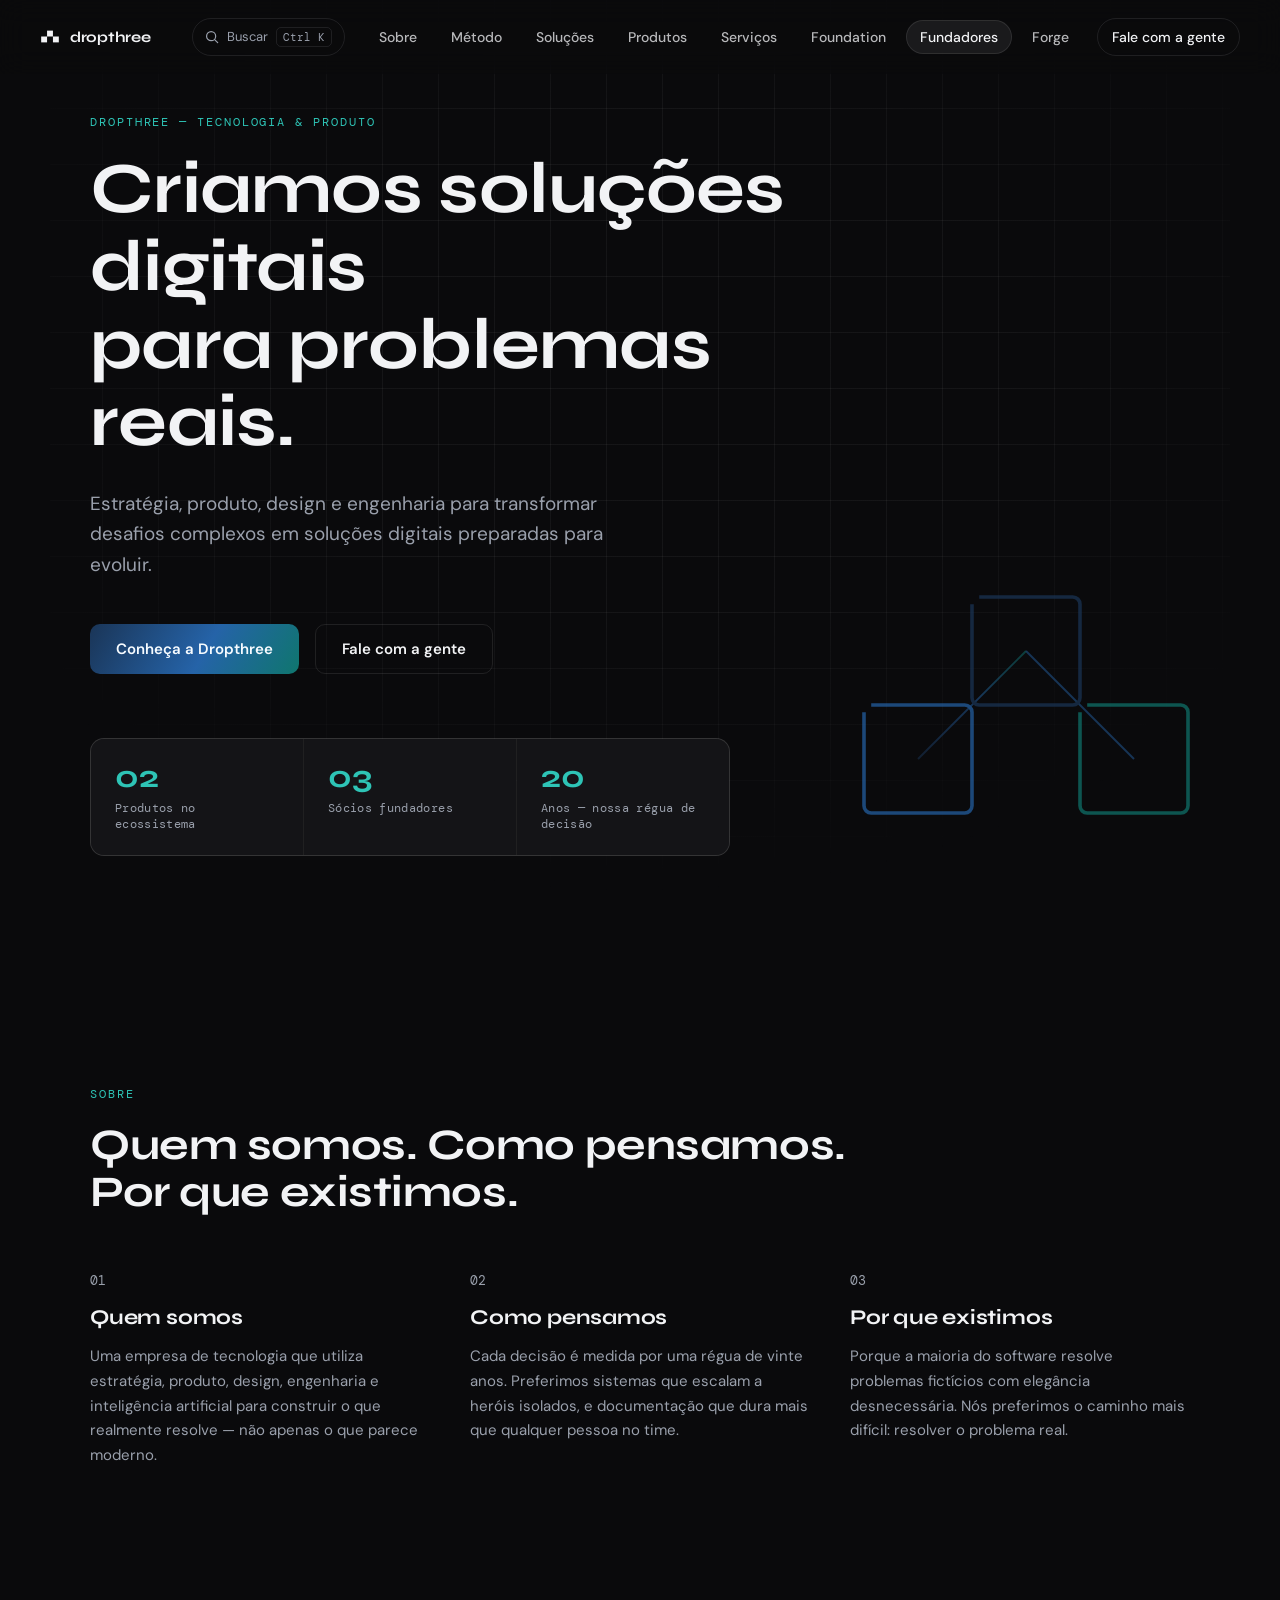
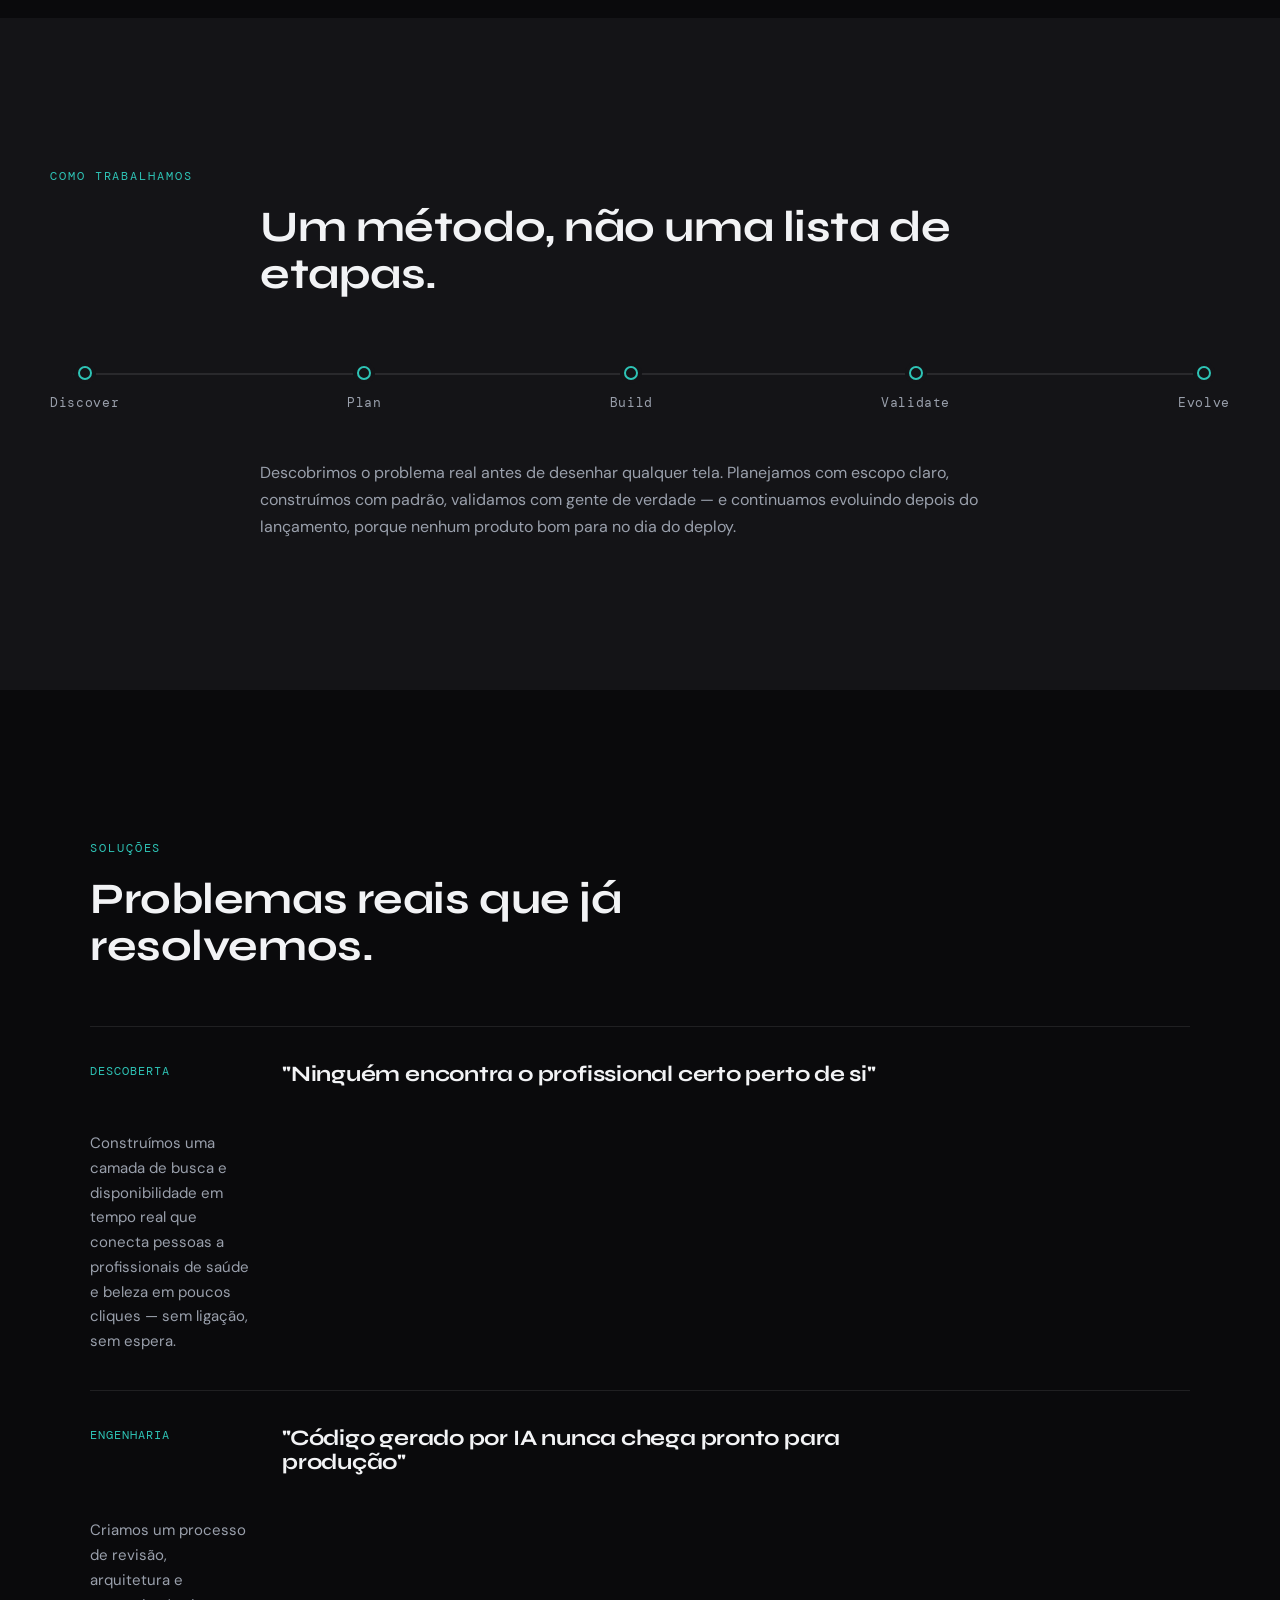
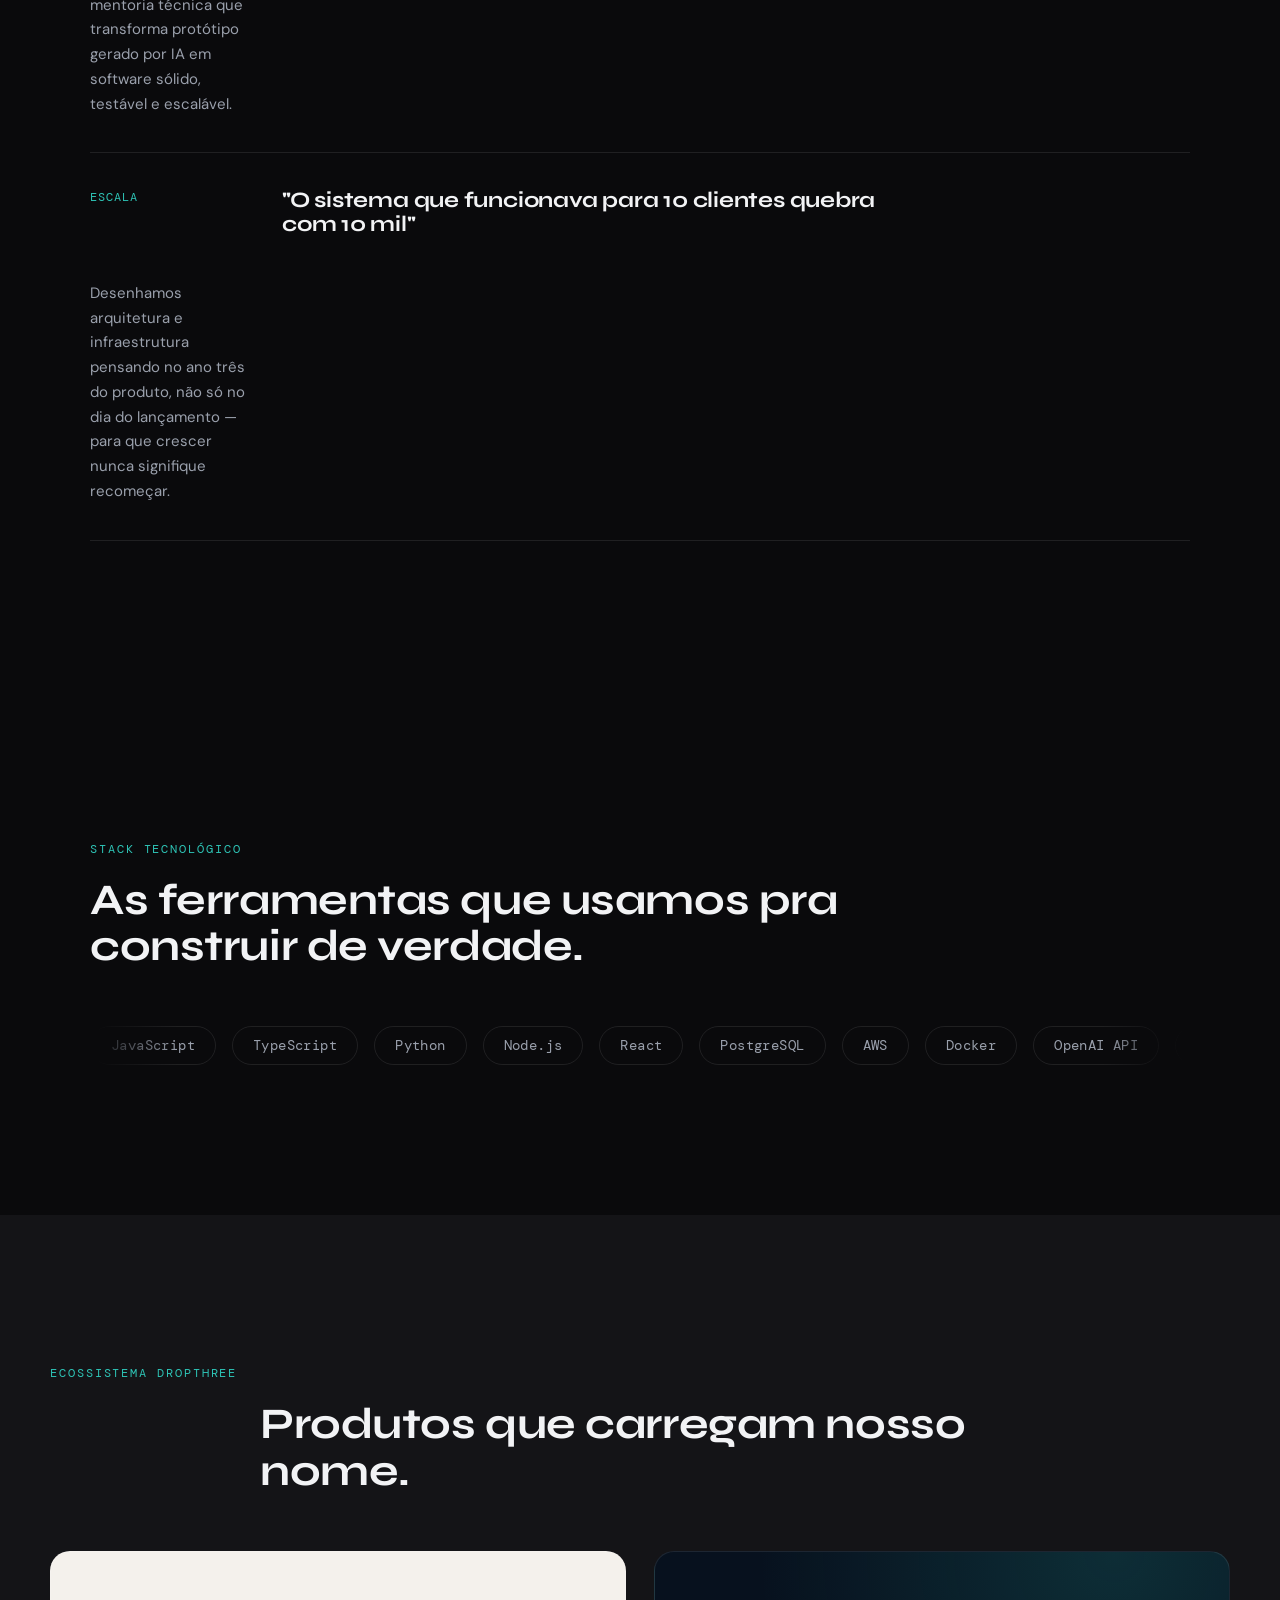
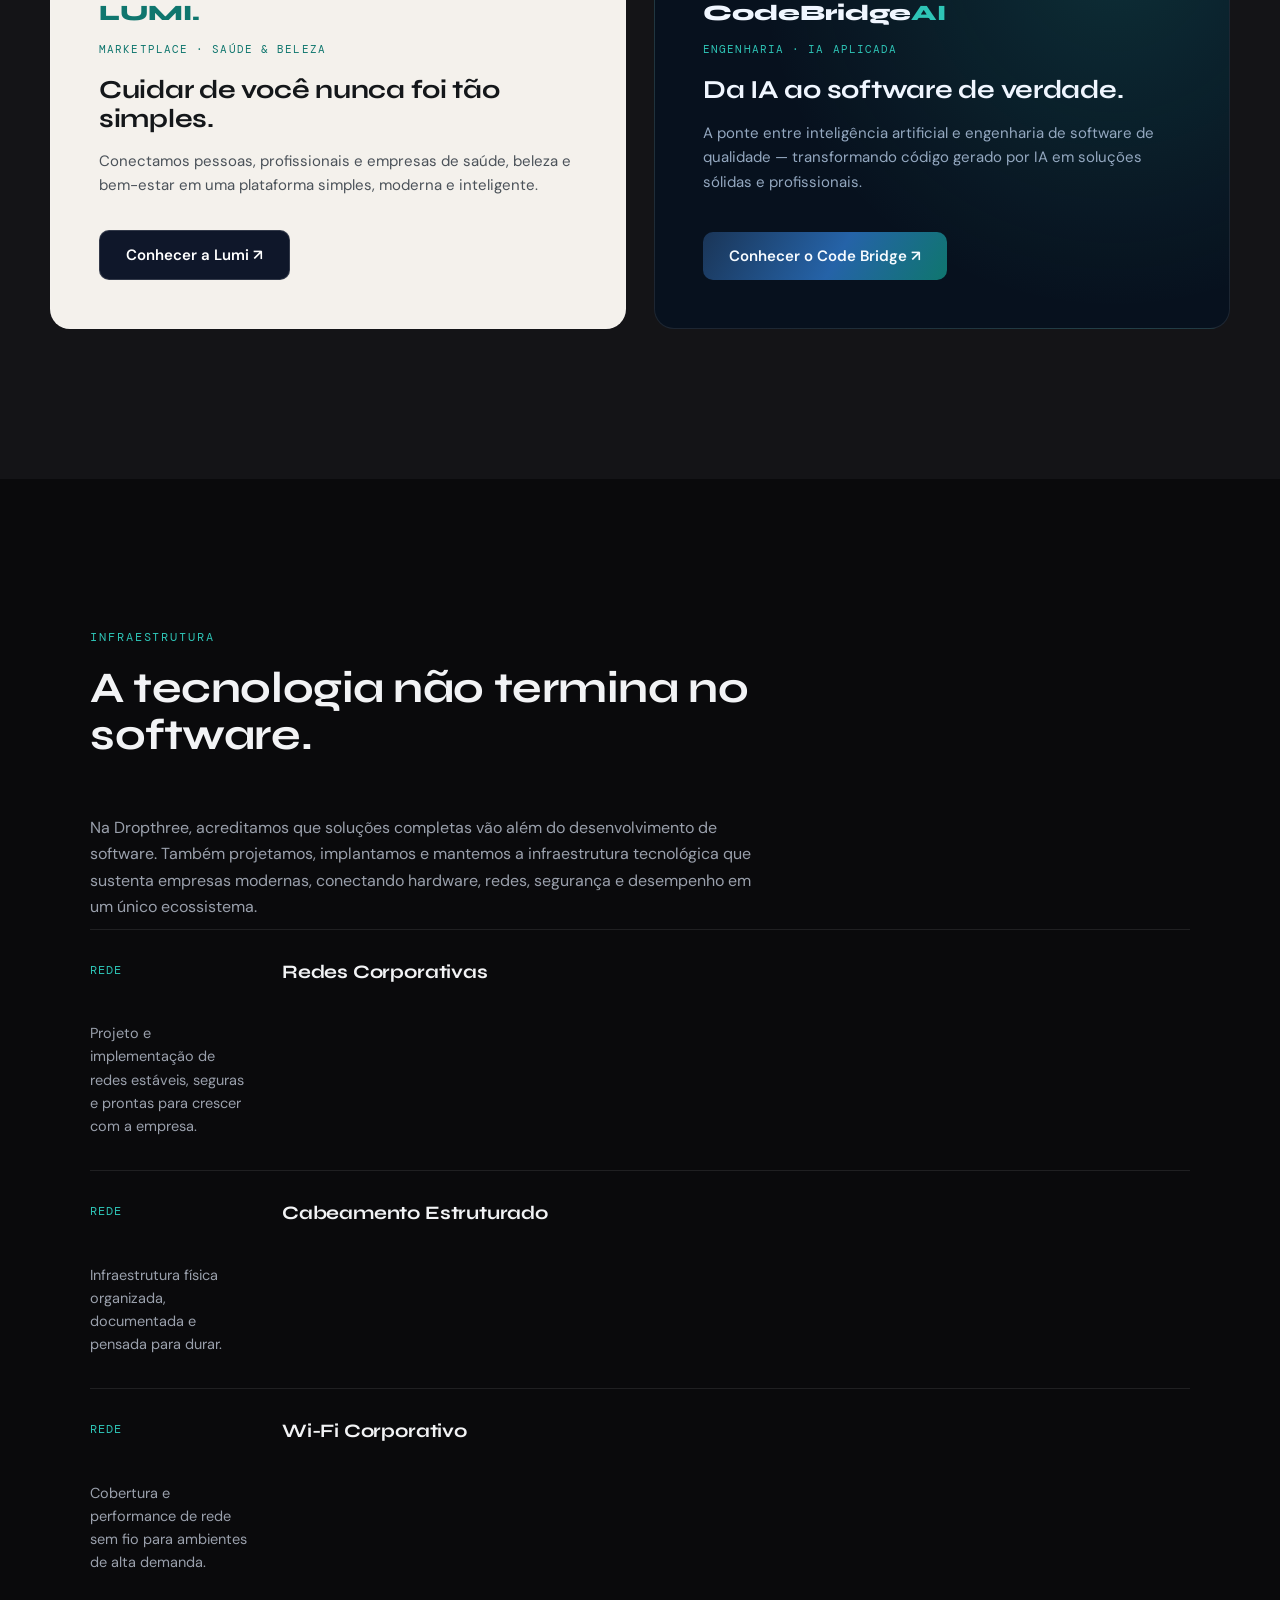
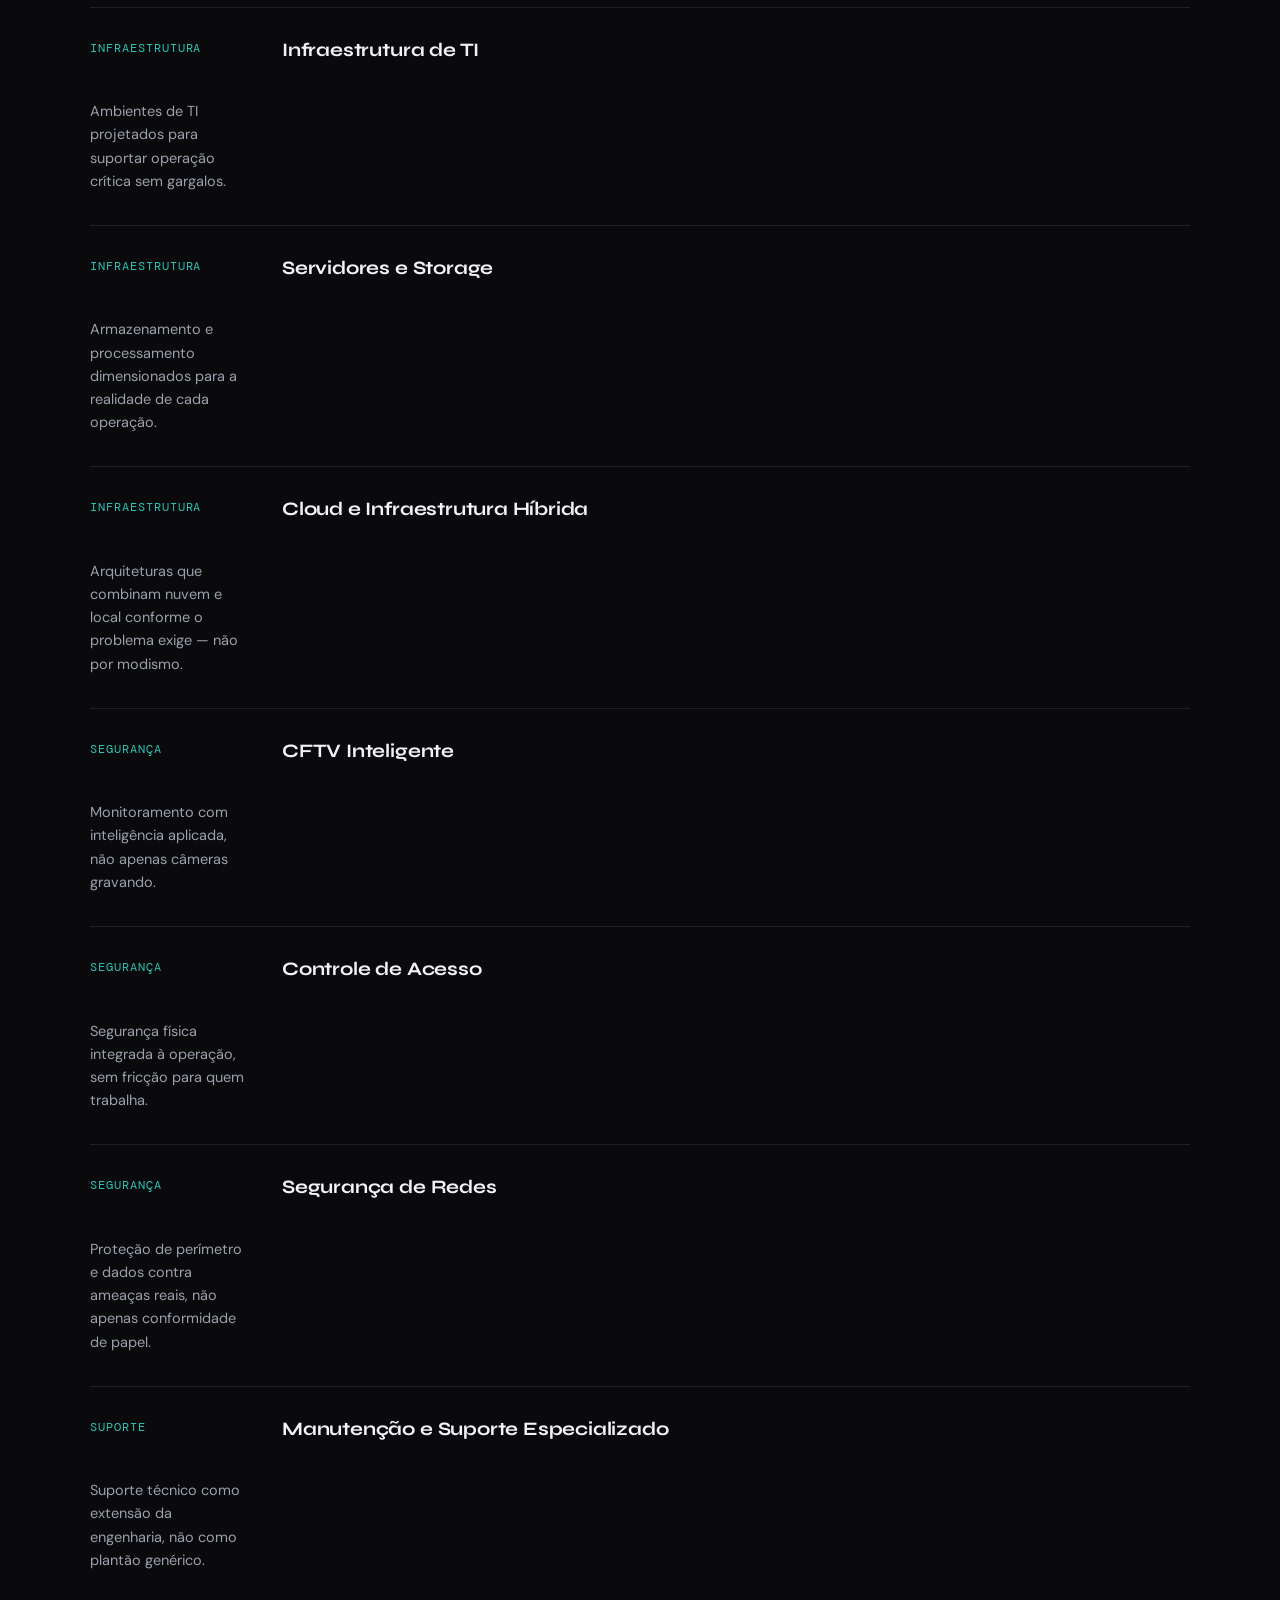
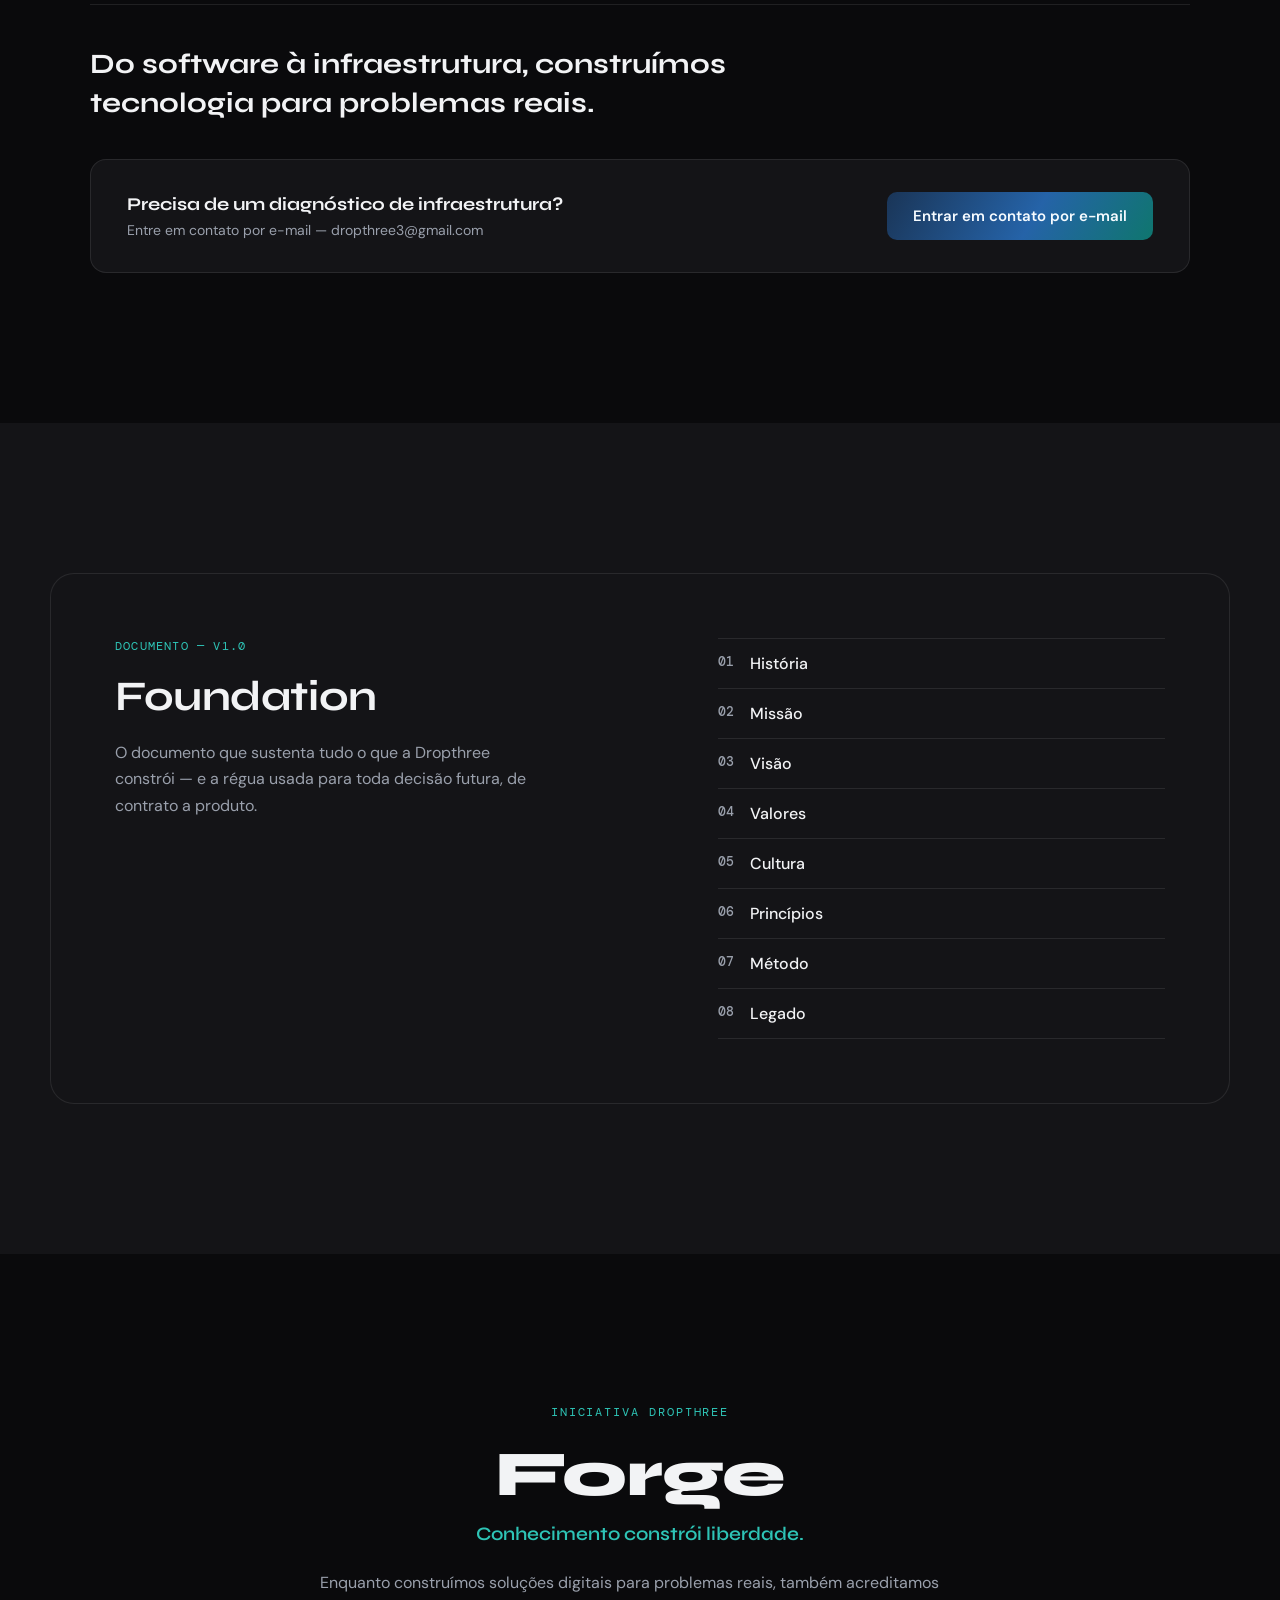
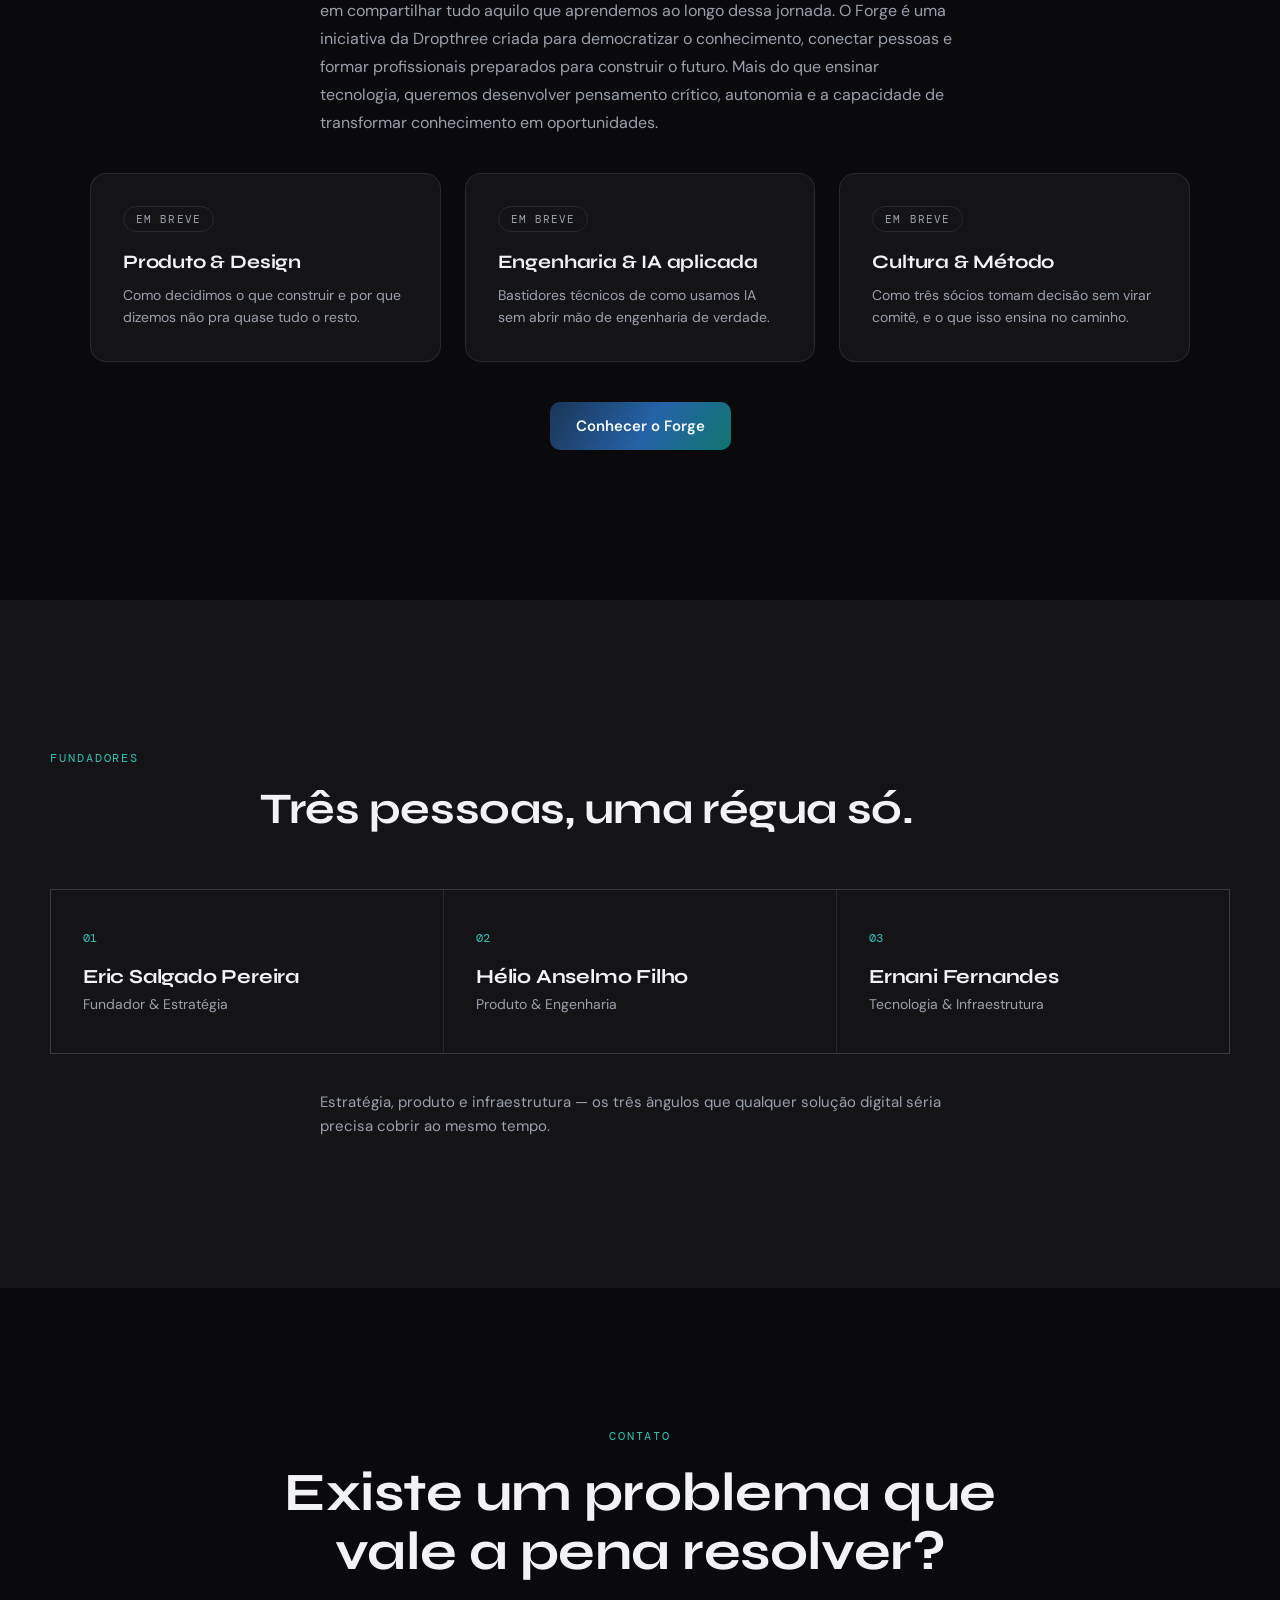
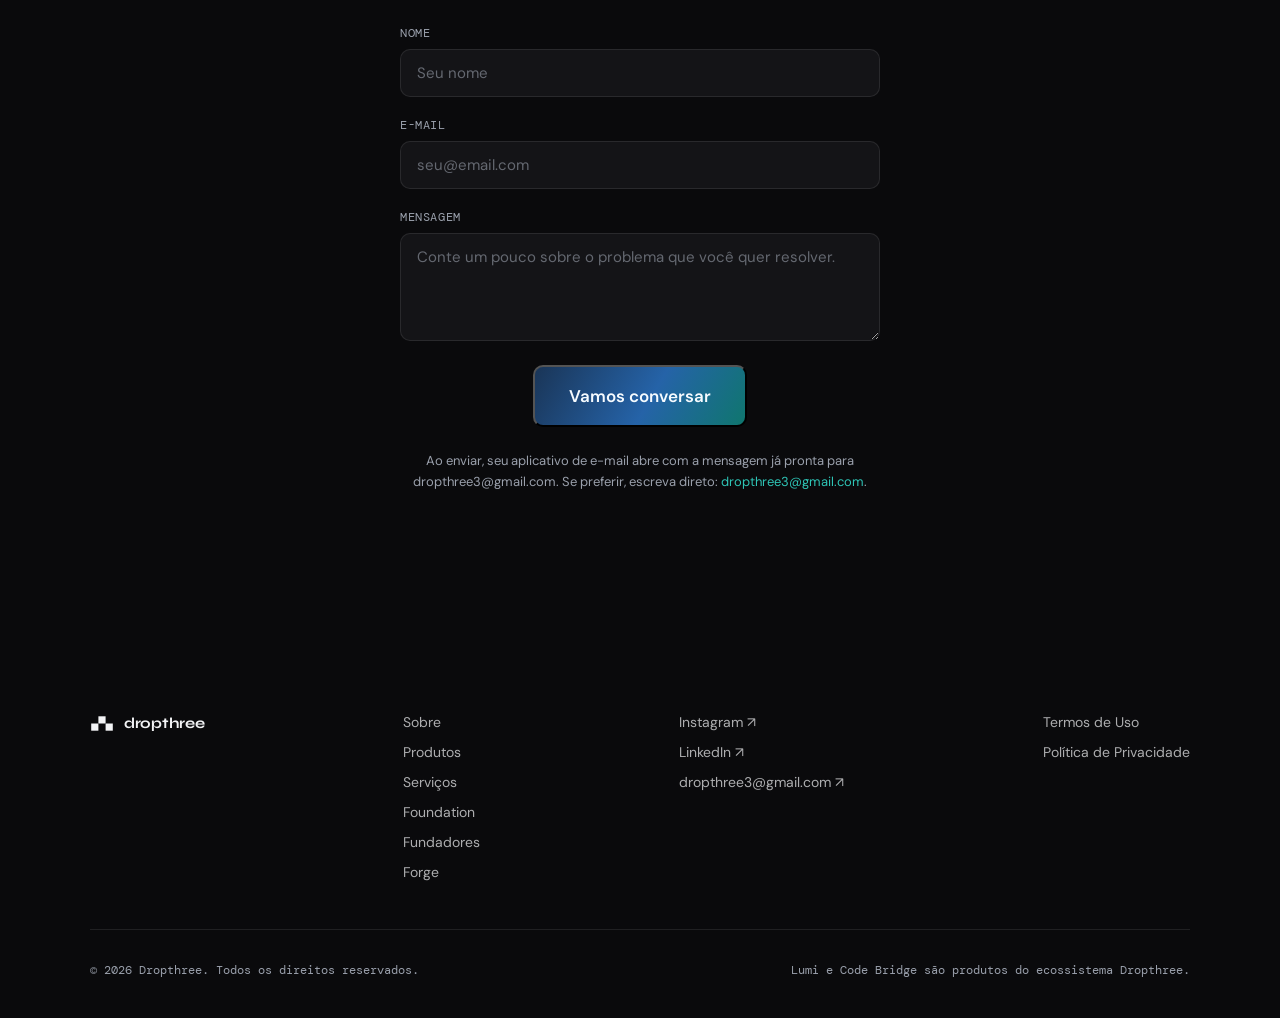
==== commit e9cfdaf5: "new ...." ====
--- a/index.html
+++ b/index.html
@@ -40,7 +40,7 @@
 
 <link rel="preconnect" href="https://fonts.googleapis.com">
 <link rel="preconnect" href="https://fonts.gstatic.com" crossorigin>
-<link href="https://fonts.googleapis.com/css2?family=Syne:wght@600;700;800&family=DM+Sans:ital,wght@0,400;0,500;0,600;0,700;1,400&family=DM+Mono:wght@400;500&display=swap" rel="stylesheet">
+<link href="https://fonts.googleapis.com/css2?family=Syne:wght@600;700;800&family=DM+Sans:ital,wght@0,400;0,500;0,600;1,500&family=DM+Mono:wght@400&display=swap" rel="stylesheet">
 <link rel="stylesheet" href="styles.css">
 </head>
 <body>
@@ -64,7 +64,7 @@
     <span></span><span></span><span></span>
   </button>
   <button class="nav__search" id="paletteTrigger" aria-label="Abrir busca rápida">
-    <svg width="14" height="14" viewBox="0 0 16 16" fill="none"><circle cx="7" cy="7" r="5.2" stroke="currentColor" stroke-width="1.4"/><path d="M11 11L14.5 14.5" stroke="currentColor" stroke-width="1.4" stroke-linecap="round"/></svg>
+    <svg width="14" height="14" viewBox="0 0 16 16" fill="none" aria-hidden="true"><circle cx="7" cy="7" r="5.2" stroke="currentColor" stroke-width="1.4"/><path d="M11 11L14.5 14.5" stroke="currentColor" stroke-width="1.4" stroke-linecap="round"/></svg>
     <span class="nav__search-label">Buscar</span>
     <span class="nav__search-kbd" id="paletteKbd">Ctrl K</span>
   </button>
@@ -74,9 +74,10 @@
     <a href="#metodo" data-nav>Método</a>
     <a href="#solucoes" data-nav>Soluções</a>
     <a href="#produtos" data-nav>Produtos</a>
+    <a href="#infraestrutura" data-nav>Serviços</a>
     <a href="#foundation" data-nav>Foundation</a>
-    <a href="#idea-hub" data-nav>Idea Hub</a>
     <a href="#fundadores" data-nav>Fundadores</a>
+    <a href="forge.html">Forge</a>
     <a href="#contato" class="nav__cta">Fale com a gente</a>
   </div>
 </nav>
@@ -87,7 +88,7 @@
   <section id="topo" class="hero">
     <div class="hero__bg" aria-hidden="true">
       <div class="hero__grid"></div>
-      <svg class="hero__art" viewBox="0 0 300 260" preserveAspectRatio="xMidYMid meet">
+      <svg class="hero__art" viewBox="0 0 300 260" preserveAspectRatio="xMidYMid meet" aria-hidden="true">
         <defs>
           <linearGradient id="lineGrad" x1="0%" y1="100%" x2="100%" y2="0%">
             <stop offset="0%" stop-color="#1A3557"/>
@@ -124,15 +125,15 @@
 
     <div class="stats" data-reveal>
       <div class="stat">
-        <span class="stat__num">02</span>
+        <span class="stat__num" data-count="2" data-pad="2">00</span>
         <span class="stat__label">Produtos no ecossistema</span>
       </div>
       <div class="stat">
-        <span class="stat__num">03</span>
+        <span class="stat__num" data-count="3" data-pad="2">00</span>
         <span class="stat__label">Sócios fundadores</span>
       </div>
       <div class="stat">
-        <span class="stat__num">20</span>
+        <span class="stat__num" data-count="20" data-pad="2">00</span>
         <span class="stat__label">Anos — nossa régua de decisão</span>
       </div>
     </div>
@@ -266,8 +267,84 @@
     </div>
   </section>
 
+  <!-- INFRAESTRUTURA -->
+  <section id="infraestrutura" class="section infra">
+    <p class="eyebrow" data-reveal>INFRAESTRUTURA</p>
+    <h2 class="section__title" data-reveal>A tecnologia não termina no software.</h2>
+    <p class="infra__intro" data-reveal>Na Dropthree, acreditamos que soluções completas vão além do
+      desenvolvimento de software. Também projetamos, implantamos e mantemos a infraestrutura tecnológica
+      que sustenta empresas modernas, conectando hardware, redes, segurança e desempenho em um único
+      ecossistema.</p>
+
+    <div class="infra-list" data-reveal>
+      <article class="infra-item">
+        <span class="infra-item__tag">REDE</span>
+        <h3>Redes Corporativas</h3>
+        <p>Projeto e implementação de redes estáveis, seguras e prontas para crescer com a empresa.</p>
+      </article>
+      <article class="infra-item">
+        <span class="infra-item__tag">REDE</span>
+        <h3>Cabeamento Estruturado</h3>
+        <p>Infraestrutura física organizada, documentada e pensada para durar.</p>
+      </article>
+      <article class="infra-item">
+        <span class="infra-item__tag">REDE</span>
+        <h3>Wi-Fi Corporativo</h3>
+        <p>Cobertura e performance de rede sem fio para ambientes de alta demanda.</p>
+      </article>
+      <article class="infra-item">
+        <span class="infra-item__tag">INFRAESTRUTURA</span>
+        <h3>Infraestrutura de TI</h3>
+        <p>Ambientes de TI projetados para suportar operação crítica sem gargalos.</p>
+      </article>
+      <article class="infra-item">
+        <span class="infra-item__tag">INFRAESTRUTURA</span>
+        <h3>Servidores e Storage</h3>
+        <p>Armazenamento e processamento dimensionados para a realidade de cada operação.</p>
+      </article>
+      <article class="infra-item">
+        <span class="infra-item__tag">INFRAESTRUTURA</span>
+        <h3>Cloud e Infraestrutura Híbrida</h3>
+        <p>Arquiteturas que combinam nuvem e local conforme o problema exige — não por modismo.</p>
+      </article>
+      <article class="infra-item">
+        <span class="infra-item__tag">SEGURANÇA</span>
+        <h3>CFTV Inteligente</h3>
+        <p>Monitoramento com inteligência aplicada, não apenas câmeras gravando.</p>
+      </article>
+      <article class="infra-item">
+        <span class="infra-item__tag">SEGURANÇA</span>
+        <h3>Controle de Acesso</h3>
+        <p>Segurança física integrada à operação, sem fricção para quem trabalha.</p>
+      </article>
+      <article class="infra-item">
+        <span class="infra-item__tag">SEGURANÇA</span>
+        <h3>Segurança de Redes</h3>
+        <p>Proteção de perímetro e dados contra ameaças reais, não apenas conformidade de papel.</p>
+      </article>
+      <article class="infra-item">
+        <span class="infra-item__tag">SUPORTE</span>
+        <h3>Manutenção e Suporte Especializado</h3>
+        <p>Suporte técnico como extensão da engenharia, não como plantão genérico.</p>
+      </article>
+    </div>
+
+    <p class="infra__slogan" data-reveal>Do software à infraestrutura, construímos tecnologia para problemas reais.</p>
+
+    <div class="infra__cta" data-reveal>
+      <div class="infra__cta-text">
+        <p class="infra__cta-title">Precisa de um diagnóstico de infraestrutura?</p>
+        <p class="infra__cta-sub">Entre em contato por e-mail — dropthree3@gmail.com</p>
+      </div>
+      <a href="mailto:dropthree3@gmail.com?subject=Interesse%20em%20Infraestrutura%20de%20TI&body=Ol%C3%A1!%20Quero%20saber%20mais%20sobre%20infraestrutura%20de%20TI%20com%20a%20Dropthree."
+         class="btn btn--primary">
+        Entrar em contato por e-mail
+      </a>
+    </div>
+  </section>
+
   <!-- FOUNDATION -->
-  <section id="foundation" class="section foundation">
+  <section id="foundation" class="section section--elevated foundation">
     <div class="foundation__card" data-reveal>
       <div class="foundation__head">
         <span class="foundation__mono">DOCUMENTO — V1.0</span>
@@ -288,14 +365,21 @@
     </div>
   </section>
 
-  <!-- IDEA HUB -->
-  <section id="idea-hub" class="section idea-hub">
-    <p class="eyebrow" data-reveal>IDEA HUB</p>
-    <h2 class="section__title" data-reveal>Onde vamos publicar o que aprendemos construindo.</h2>
-    <p class="idea-hub__sub" data-reveal>Ainda estamos escrevendo os primeiros textos — sobre produto,
-      engenharia, IA aplicada e os bastidores de como pensamos. Em breve, tudo aqui.</p>
-
-    <div class="hub__grid" data-reveal>
+  <!-- FORGE TEASER (inclui prévia do que era Idea Hub) -->
+  <section id="forge-teaser" class="section forge-teaser">
+    <div class="forge-teaser__inner" data-reveal>
+      <p class="eyebrow">INICIATIVA DROPTHREE</p>
+      <h2 class="forge-teaser__title">Forge</h2>
+      <p class="forge-teaser__subtitle">Conhecimento constrói liberdade.</p>
+      <p class="forge-teaser__text">Enquanto construímos soluções digitais para problemas reais, também
+        acreditamos em compartilhar tudo aquilo que aprendemos ao longo dessa jornada. O Forge é uma
+        iniciativa da Dropthree criada para democratizar o conhecimento, conectar pessoas e formar
+        profissionais preparados para construir o futuro. Mais do que ensinar tecnologia, queremos
+        desenvolver pensamento crítico, autonomia e a capacidade de transformar conhecimento em
+        oportunidades.</p>
+    </div>
+
+    <div class="hub__grid forge-teaser__grid" data-reveal>
       <article class="hub-card">
         <span class="hub-card__tag">EM BREVE</span>
         <h3>Produto &amp; Design</h3>
@@ -313,7 +397,9 @@
       </article>
     </div>
 
-    <a href="#contato" class="idea-hub__cta" data-reveal>Quer ser avisado quando publicarmos? Fale com a gente ↓</a>
+    <div class="forge-teaser__cta" data-reveal>
+      <a href="forge.html" class="btn btn--primary">Conhecer o Forge</a>
+    </div>
   </section>
 
   <!-- FUNDADORES -->
@@ -380,8 +466,10 @@
       <div class="footer__links">
         <a href="#sobre">Sobre</a>
         <a href="#produtos">Produtos</a>
+        <a href="#infraestrutura">Serviços</a>
         <a href="#foundation">Foundation</a>
         <a href="#fundadores">Fundadores</a>
+        <a href="forge.html">Forge</a>
       </div>
       <div class="footer__social">
         <a href="https://www.instagram.com/dropthree3/" target="_blank" rel="noopener">Instagram ↗</a>
@@ -405,12 +493,12 @@
   <div class="palette__overlay" id="paletteOverlay"></div>
   <div class="palette__panel">
     <div class="palette__input-row">
-      <svg width="16" height="16" viewBox="0 0 16 16" fill="none"><circle cx="7" cy="7" r="5.2" stroke="currentColor" stroke-width="1.4"/><path d="M11 11L14.5 14.5" stroke="currentColor" stroke-width="1.4" stroke-linecap="round"/></svg>
-      <input type="text" id="paletteInput" placeholder="Ir para uma seção, abrir um produto, copiar e-mail..." autocomplete="off">
+      <svg width="16" height="16" viewBox="0 0 16 16" fill="none" aria-hidden="true"><circle cx="7" cy="7" r="5.2" stroke="currentColor" stroke-width="1.4"/><path d="M11 11L14.5 14.5" stroke="currentColor" stroke-width="1.4" stroke-linecap="round"/></svg>
+      <input type="text" id="paletteInput" aria-label="Busca rápida" role="combobox" aria-expanded="true" aria-controls="paletteList" aria-autocomplete="list" placeholder="Ir para uma seção, abrir um produto, copiar e-mail..." autocomplete="off">
       <span class="palette__esc">ESC</span>
     </div>
-    <ul class="palette__list" id="paletteList"></ul>
-    <div class="palette__status" id="paletteStatus"></div>
+    <ul class="palette__list" id="paletteList" role="listbox"></ul>
+    <div class="palette__status" id="paletteStatus" role="status" aria-live="polite"></div>
   </div>
 </div>
 
--- a/styles.css
+++ b/styles.css
@@ -22,7 +22,7 @@
 }
 
 *,*::before,*::after{box-sizing:border-box;}
-html{scroll-behavior:smooth;}
+html{scroll-behavior:smooth;scroll-padding-top:var(--nav-h);}
 html,body{margin:0;padding:0;}
 
 body{
@@ -45,6 +45,27 @@
 }
 .skip-link:focus{left:12px;top:12px;}
 :focus-visible{outline:2px solid var(--accent);outline-offset:4px;}
+
+::selection{background:var(--accent);color:#04211D;}
+
+/* ============ 404 ============ */
+.notfound{
+  min-height:70vh;display:flex;flex-direction:column;justify-content:center;
+  padding-top:calc(var(--nav-h) + 60px);
+}
+.notfound__code{
+  font-family:var(--display);font-weight:800;font-size:clamp(70px,12vw,140px);
+  color:var(--hairline);line-height:1;margin-bottom:8px;
+}
+.notfound__text{
+  font-size:16px;line-height:1.7;color:var(--text-secondary);max-width:520px;margin-bottom:36px;
+}
+
+::-webkit-scrollbar{width:10px;height:10px;}
+::-webkit-scrollbar-track{background:var(--bg);}
+::-webkit-scrollbar-thumb{background:var(--hairline);border-radius:6px;}
+::-webkit-scrollbar-thumb:hover{background:var(--accent);}
+html{scrollbar-color:var(--hairline) var(--bg);scrollbar-width:thin;}
 
 .eyebrow{
   font-family:var(--mono);font-size:12px;letter-spacing:.16em;text-transform:uppercase;
@@ -358,10 +379,7 @@
 .foundation__list li:last-child{border-bottom:1px solid var(--hairline);}
 .foundation__list li span{font-family:var(--mono);font-size:13px;color:var(--text-secondary);}
 
-/* ============ IDEA HUB ============ */
-.idea-hub__sub{
-  font-size:16px;line-height:1.65;color:var(--text-secondary);max-width:620px;margin-bottom:48px;
-}
+/* ============ CARDS "EM BREVE" (reutilizado no Forge Teaser e na página Forge) ============ */
 .hub__grid{display:grid;grid-template-columns:repeat(3,1fr);gap:24px;margin-bottom:40px;}
 .hub-card{
   border:1px solid var(--hairline);border-radius:16px;padding:32px;
@@ -373,11 +391,6 @@
 }
 .hub-card h3{font-size:19px;margin-bottom:12px;}
 .hub-card p{font-size:14px;line-height:1.6;color:var(--text-secondary);}
-.idea-hub__cta{
-  display:inline-block;font-family:var(--mono);font-size:13px;letter-spacing:.04em;
-  color:var(--accent);border-bottom:1px solid transparent;transition:border-color .2s;
-}
-.idea-hub__cta:hover{border-bottom-color:var(--accent);}
 
 /* ============ FUNDADORES ============ */
 .fundadores__grid{display:grid;grid-template-columns:repeat(3,1fr);gap:1px;background:var(--hairline);border:1px solid var(--hairline);margin-bottom:36px;}
@@ -389,6 +402,105 @@
 
 /* ============ CONTATO ============ */
 .contato{text-align:center;padding-top:140px;padding-bottom:140px;}
+
+/* ============ MANIFESTO / CITAÇÃO (reutilizável) ============ */
+.manifesto{text-align:center;}
+.manifesto__quote{
+  font-family:var(--body);font-style:italic;font-weight:500;
+  font-size:clamp(20px,2.6vw,30px);line-height:1.55;max-width:820px;margin:0 auto 28px;color:var(--text);
+}
+.manifesto__quote::before{content:'\201C';}
+.manifesto__quote::after{content:'\201D';}
+.manifesto__sign{font-family:var(--mono);font-size:13px;letter-spacing:.1em;color:var(--text-secondary);}
+
+/* ============ FORGE ============ */
+.forge-hero{
+  min-height:80vh;display:flex;flex-direction:column;justify-content:center;align-items:flex-start;
+  padding:calc(var(--nav-h) + 60px) 40px 80px;max-width:var(--container);margin:0 auto;
+  position:relative;overflow:hidden;
+}
+.forge__badge{
+  display:inline-block;font-family:var(--mono);font-size:11px;letter-spacing:.1em;text-transform:uppercase;
+  border:1px solid var(--hairline);border-radius:999px;padding:7px 16px;margin-bottom:24px;
+  color:var(--accent);position:relative;z-index:1;
+}
+.forge__intro{
+  font-size:16.5px;line-height:1.7;color:var(--text-secondary);max-width:680px;margin-bottom:48px;
+}
+
+.forge-community__body{max-width:720px;}
+.forge-community__body p{font-size:16px;line-height:1.75;color:var(--text-secondary);margin-bottom:20px;}
+
+.forge-vision{text-align:center;}
+.forge-vision__text{
+  font-family:var(--display);font-weight:700;font-size:clamp(22px,3vw,32px);line-height:1.4;
+  max-width:820px;margin:0 auto;color:var(--text);
+}
+
+.forge__form{max-width:420px;}
+
+/* ============ FORGE: CARROSSEL DE CITAÇÕES ============ */
+.quotes-carousel{position:relative;max-width:760px;}
+.quotes-carousel__track{position:relative;min-height:220px;}
+.quote-slide{
+  position:absolute;inset:0;opacity:0;pointer-events:none;
+  transition:opacity .6s var(--ease);
+}
+.quote-slide.is-active{opacity:1;pointer-events:auto;}
+.quote-slide blockquote{
+  font-family:var(--body);font-style:italic;font-weight:500;
+  font-size:clamp(19px,2.4vw,26px);line-height:1.5;color:var(--text);margin:0 0 18px;
+}
+.quote-slide blockquote::before{content:'\201C';}
+.quote-slide blockquote::after{content:'\201D';}
+.quote-slide cite{
+  display:block;font-style:normal;font-family:var(--mono);font-size:12.5px;
+  letter-spacing:.04em;color:var(--accent);margin-bottom:14px;
+}
+.quote-slide .reflection{font-size:14.5px;line-height:1.7;color:var(--text-secondary);max-width:600px;}
+.quotes-carousel__dots{display:flex;gap:8px;margin-top:28px;}
+.quotes-carousel__dots button{
+  width:8px;height:8px;border-radius:50%;border:none;background:var(--hairline);cursor:pointer;padding:0;
+  transition:background .25s;
+}
+.quotes-carousel__dots button.is-active{background:var(--accent);}
+
+/* ============ FORGE: CONTEÚDOS E ÁREAS ============ */
+.forge-sub__title{font-family:var(--display);font-size:16px;color:var(--text-secondary);margin-bottom:16px;}
+.forge-sub__title--spaced{margin-top:48px;}
+.forge-tags{display:flex;flex-wrap:wrap;gap:10px;margin-bottom:8px;}
+.forge-tags span{
+  font-family:var(--mono);font-size:13px;color:var(--text);border:1px solid var(--hairline);
+  border-radius:999px;padding:9px 16px;
+}
+.forge-tags--small{gap:8px;}
+.forge-tags--small span{font-size:11.5px;padding:6px 12px;color:var(--text-secondary);}
+
+.forge-areas{display:grid;grid-template-columns:1fr 1fr;gap:24px;}
+.forge-area{border:1px solid var(--hairline);border-radius:16px;padding:26px;}
+.forge-area h4{font-family:var(--display);font-size:17px;margin-bottom:16px;}
+
+.forge-mentors__text{font-size:16.5px;line-height:1.75;color:var(--text-secondary);max-width:720px;}
+
+.forge-vision{text-align:center;}
+.forge-vision__sub{
+  font-size:16px;line-height:1.75;color:var(--text-secondary);max-width:680px;margin:20px auto 0;
+}
+
+/* ============ FORGE TEASER (home) ============ */
+.forge-teaser__inner{max-width:640px;text-align:center;margin:0 auto;}
+.forge-teaser__title{
+  font-family:var(--display);font-weight:800;font-size:clamp(40px,6vw,64px);
+  margin-bottom:12px;
+}
+.forge-teaser__subtitle{
+  font-family:var(--display);font-weight:600;font-size:19px;color:var(--accent);margin-bottom:24px;
+}
+.forge-teaser__text{
+  font-size:16px;line-height:1.75;color:var(--text-secondary);margin-bottom:36px;text-align:left;
+}
+.forge-teaser__grid{margin-bottom:40px;}
+.forge-teaser__cta{text-align:center;}
 
 .contato__form{
   max-width:480px;margin:0 auto;text-align:left;display:flex;flex-direction:column;gap:20px;
@@ -445,6 +557,7 @@
 /* ============ RESPONSIVE ============ */
 @media (max-width:1000px){
   .sobre__grid,.produtos__grid,.hub__grid{grid-template-columns:1fr;}
+  .forge-areas{grid-template-columns:1fr;}
   .foundation__card{grid-template-columns:1fr;padding:40px;}
   .fundadores__grid{grid-template-columns:1fr;}
   .solucao{grid-template-columns:1fr;gap:12px;}
@@ -470,3 +583,35 @@
   .footer__top{flex-direction:column;}
   .card-produto__inner{padding:32px;}
 }
+
+/* ============ INFRAESTRUTURA (isolada — não reutiliza nem altera nenhuma regra existente, espelha o padrão de Soluções) ============ */
+.infra__intro{
+  font-size:16px;line-height:1.65;color:var(--text-secondary);max-width:680px;margin-bottom:8px;
+}
+
+.infra-list{display:flex;flex-direction:column;}
+.infra-item{
+  display:grid;grid-template-columns:160px 1fr;gap:32px;padding:32px 0;
+  border-top:1px solid var(--hairline);
+}
+.infra-list .infra-item:last-child{border-bottom:1px solid var(--hairline);}
+.infra-item__tag{font-family:var(--mono);font-size:12px;letter-spacing:.08em;color:var(--accent);}
+.infra-item h3{font-size:19px;margin-bottom:8px;max-width:640px;}
+.infra-item p{font-size:14.5px;line-height:1.6;color:var(--text-secondary);max-width:640px;}
+
+.infra__slogan{
+  font-family:var(--display);font-weight:700;font-size:clamp(20px,2.6vw,28px);
+  max-width:780px;line-height:1.4;padding-top:40px;margin-bottom:36px;
+}
+
+.infra__cta{
+  display:flex;align-items:center;justify-content:space-between;gap:24px;flex-wrap:wrap;
+  border:1px solid var(--hairline);border-radius:16px;padding:32px 36px;background:var(--bg-elevated);
+}
+.infra__cta-title{font-family:var(--display);font-weight:700;font-size:18px;margin-bottom:6px;}
+.infra__cta-sub{font-size:14px;color:var(--text-secondary);}
+
+@media (max-width:1000px){
+  .infra-item{grid-template-columns:1fr;gap:12px;}
+  .infra__cta{flex-direction:column;align-items:flex-start;}
+}
